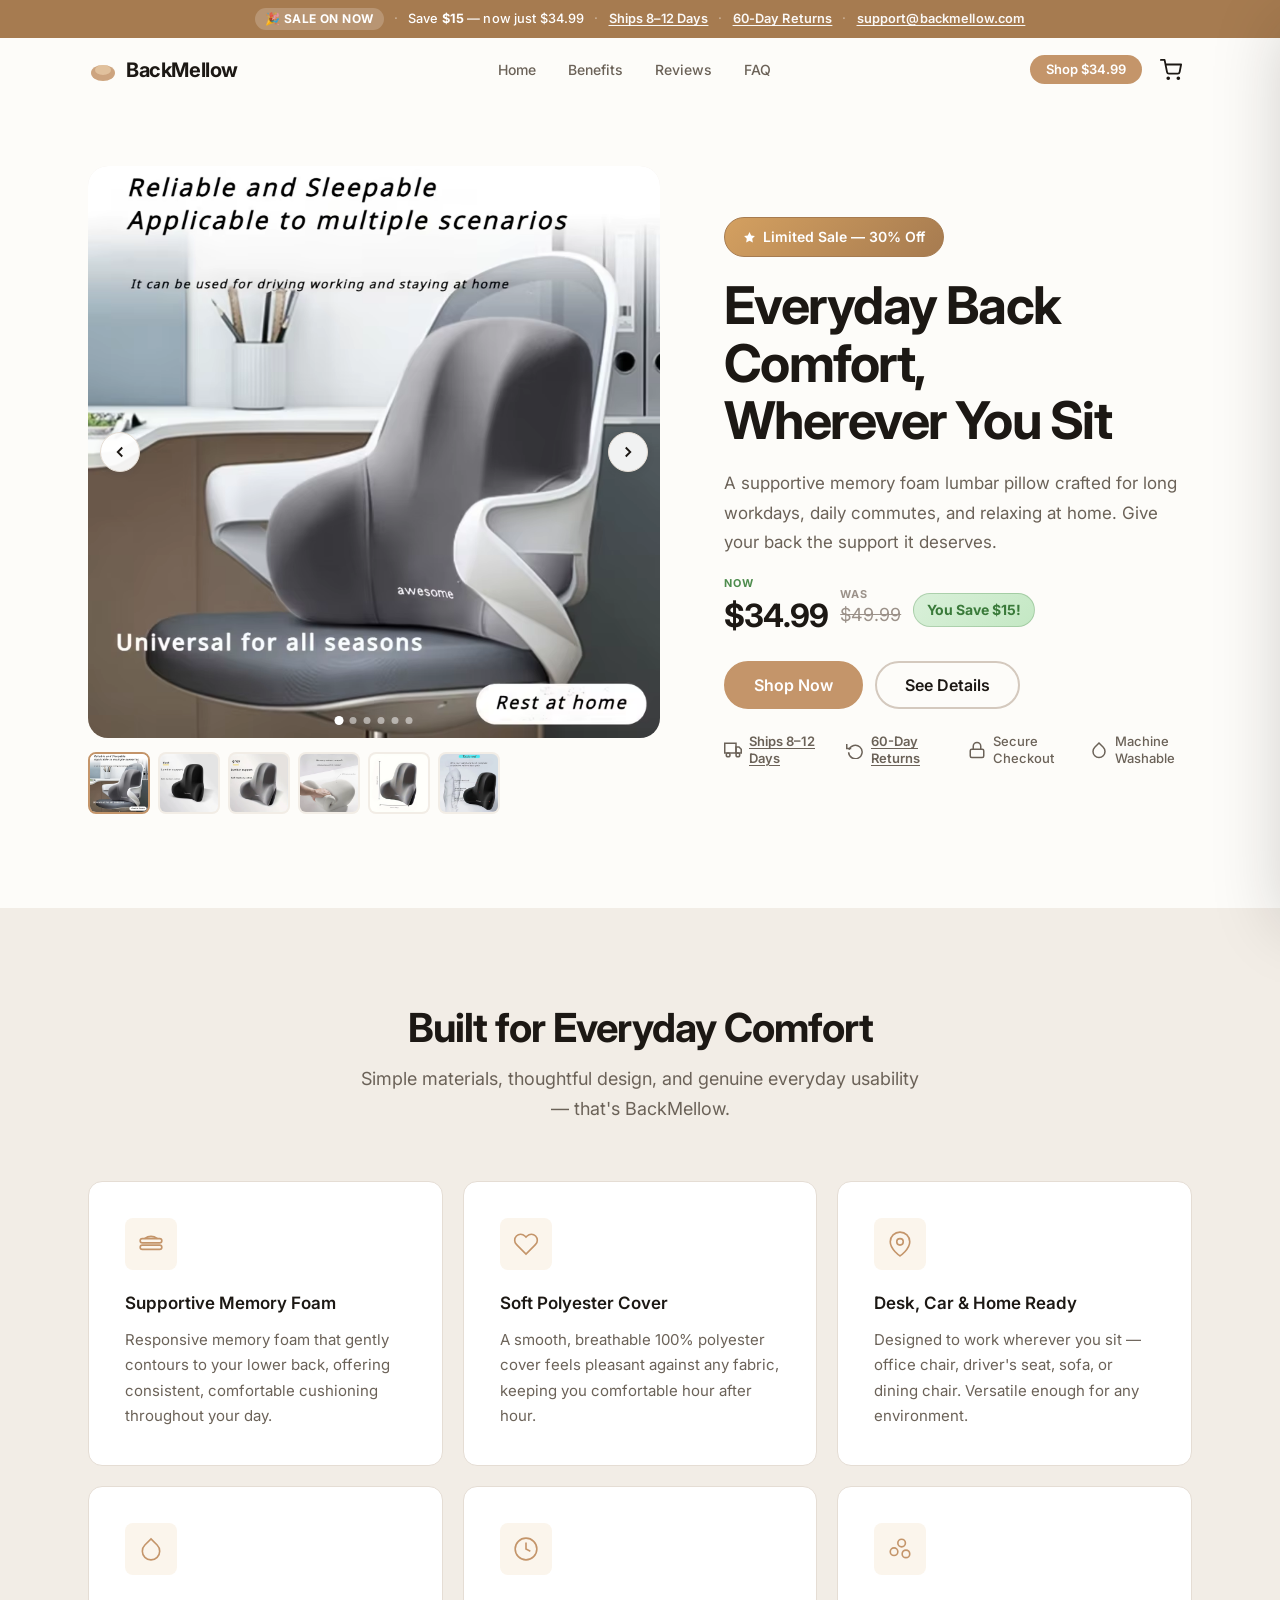
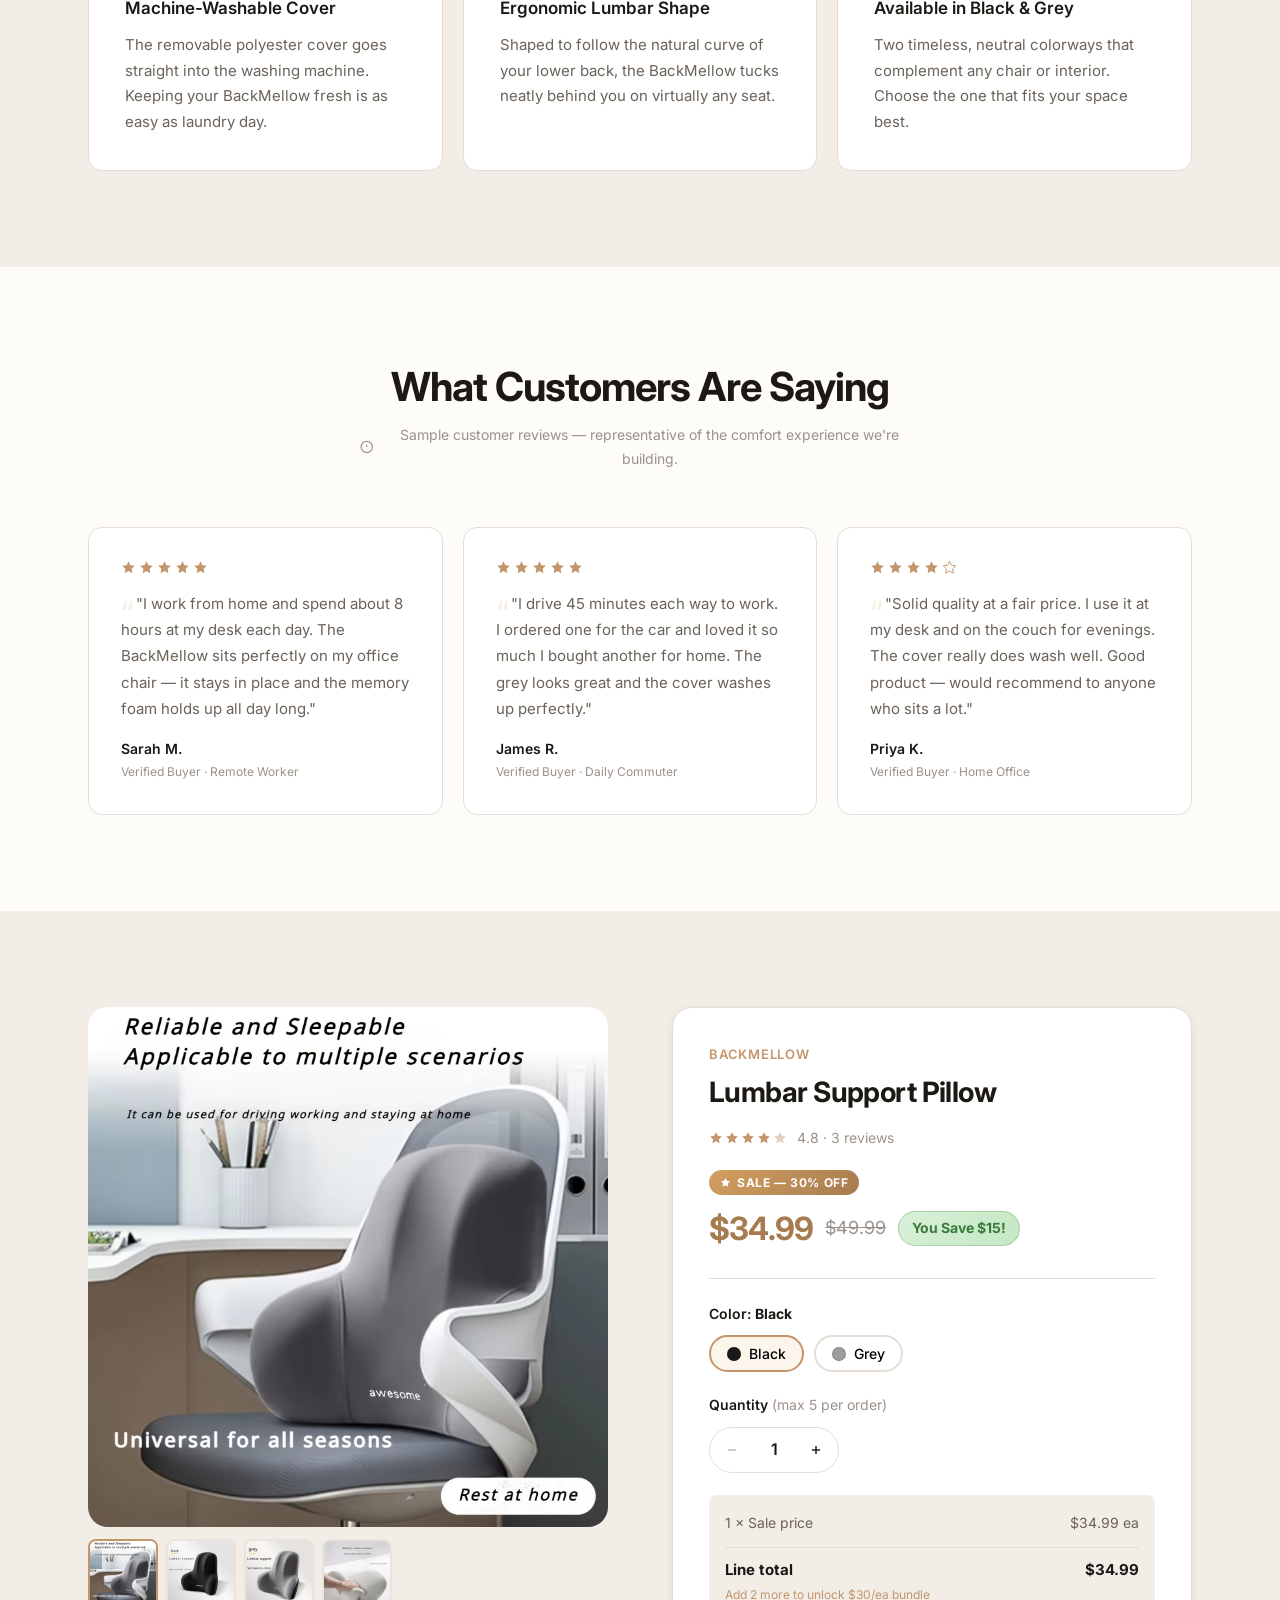
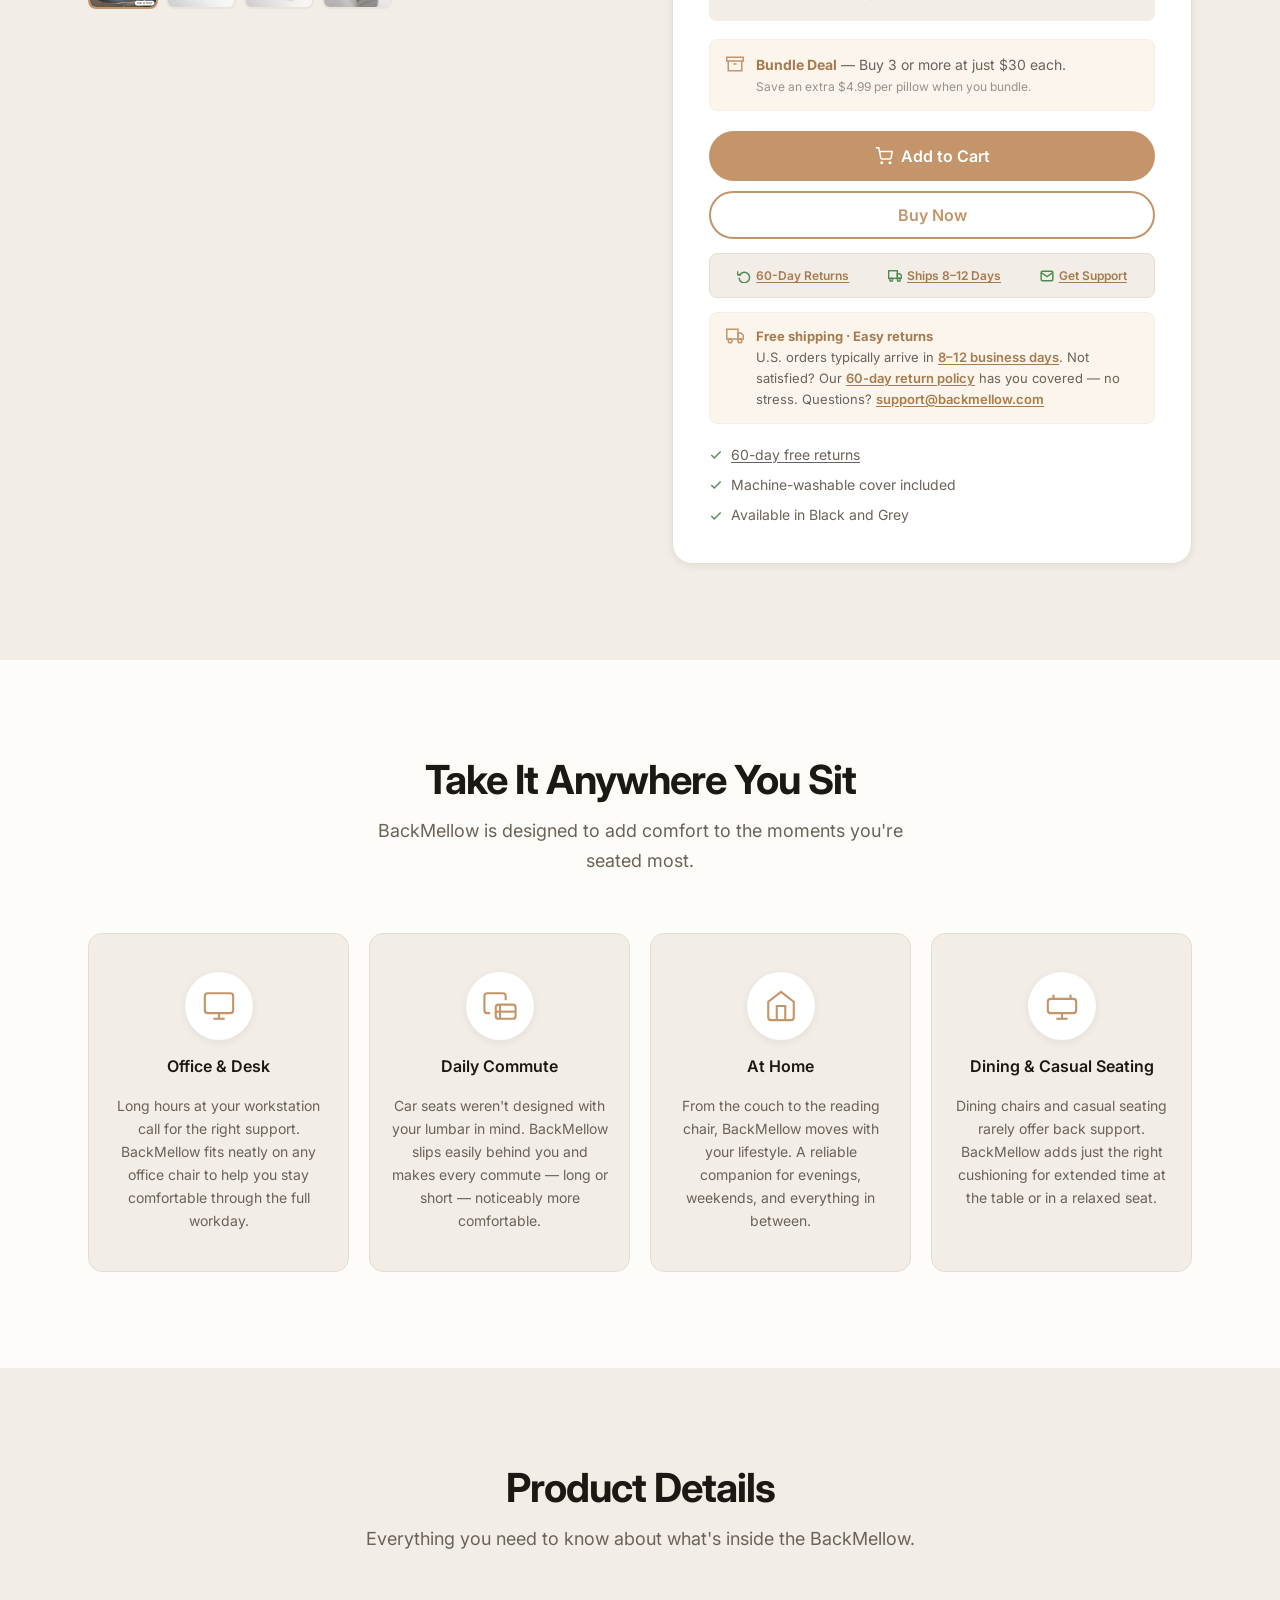
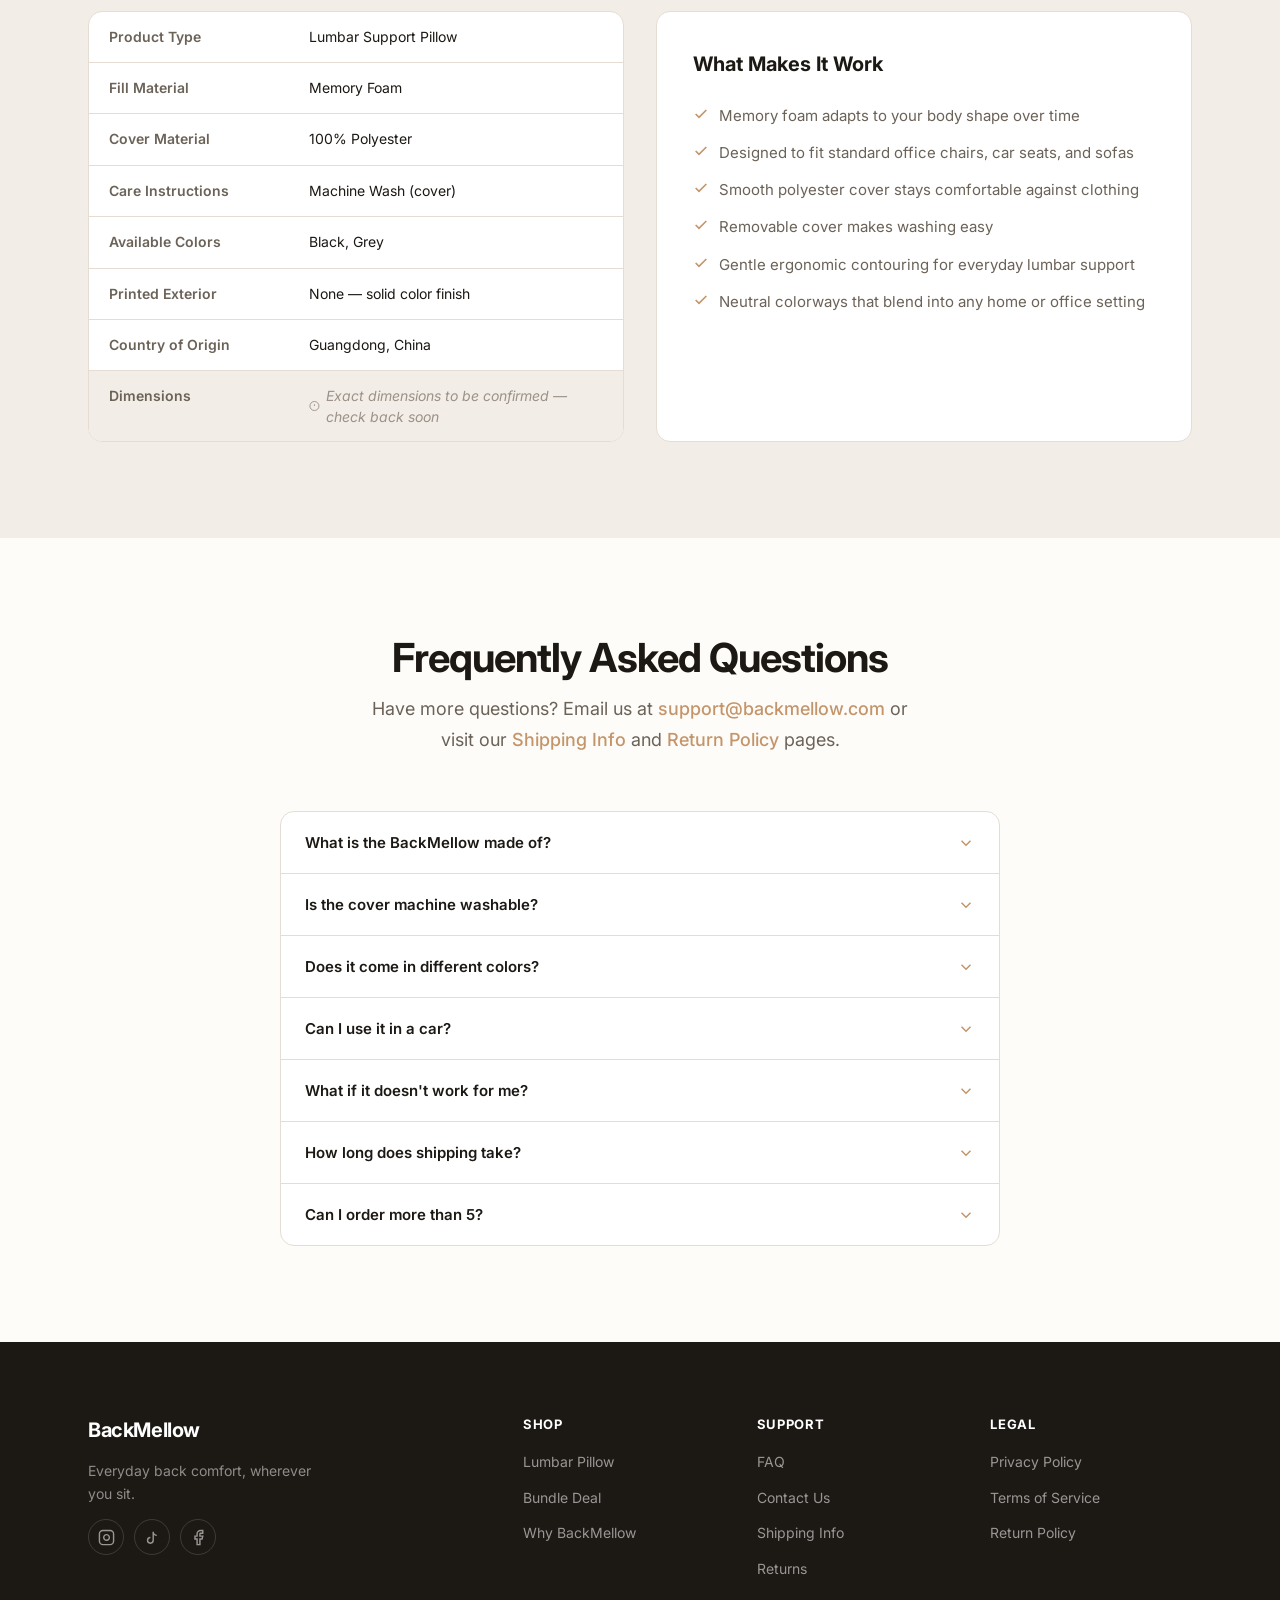
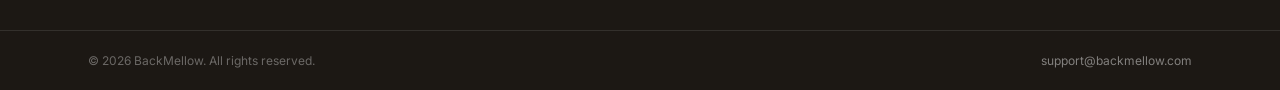
==== index.html @ 9da7271c "Version 2 - added: correct emails and corrwect pages alomng with 2 different color options" ====
<!DOCTYPE html>
<html lang="en">
<head>
  <meta charset="UTF-8" />
  <meta name="viewport" content="width=device-width, initial-scale=1.0" />
  <meta name="description" content="BackMellow — Premium lumbar support pillow for everyday seated comfort. Memory foam fill, machine-washable cover. Designed for desk, car, and home. Starting at $34.99." />
  <meta property="og:title" content="BackMellow — Everyday Back Comfort" />
  <meta property="og:description" content="A premium lumbar support pillow built for your desk, car, and home. Memory foam fill, soft polyester cover." />
  <title>BackMellow — Everyday Back Comfort</title>

  <!-- Google Fonts: Inter -->
  <link rel="preconnect" href="https://fonts.googleapis.com" />
  <link rel="preconnect" href="https://fonts.gstatic.com" crossorigin />
  <link href="https://fonts.googleapis.com/css2?family=Inter:wght@300;400;500;600;700&display=swap" rel="stylesheet" />

  <link rel="stylesheet" href="css/styles.css" />
</head>
<body>

  <!-- =====================================================================
       ANNOUNCEMENT BAR
  ====================================================================== -->
  <div class="announcement-bar" role="region" aria-label="Sale and store info">
    <div class="container announcement-inner">
      <span class="ann-tag">🎉 Sale On Now</span>
      <span class="ann-sep">·</span>
      <span>Save <strong>$15</strong> — now just $34.99</span>
      <span class="ann-sep">·</span>
      <a href="shipping.html">Ships 8–12 Days</a>
      <span class="ann-sep">·</span>
      <a href="returns.html">60-Day Returns</a>
      <span class="ann-sep">·</span>
      <a href="mailto:support@backmellow.com">support@backmellow.com</a>
    </div>
  </div>

  <!-- =====================================================================
       HEADER
  ====================================================================== -->
  <header class="site-header" id="site-header">
    <div class="container header-inner">

      <a href="#home" class="logo" aria-label="BackMellow — Home">
        <span class="logo-mark" aria-hidden="true">
          <svg width="30" height="30" viewBox="0 0 30 30" fill="none">
            <ellipse cx="15" cy="18" rx="12" ry="8" fill="#C4956A" opacity="0.85"/>
            <ellipse cx="15" cy="15" rx="8" ry="5" fill="#E8CBA8" opacity="0.75"/>
          </svg>
        </span>
        <span class="logo-text">BackMellow</span>
      </a>

      <nav class="main-nav" aria-label="Main navigation">
        <ul class="nav-list" role="list">
          <li><a href="#home"     class="nav-link">Home</a></li>
          <li><a href="#benefits" class="nav-link">Benefits</a></li>
          <li><a href="#reviews"  class="nav-link">Reviews</a></li>
          <li><a href="#faq"      class="nav-link">FAQ</a></li>
        </ul>
      </nav>

      <div class="header-actions">
        <a href="#shop" class="header-shop-link btn btn-accent-sm">Shop $34.99</a>

        <button class="cart-btn" id="cart-btn" aria-label="View cart (0 items)">
          <svg width="22" height="22" viewBox="0 0 24 24" fill="none" stroke="currentColor" stroke-width="2" stroke-linecap="round" stroke-linejoin="round" aria-hidden="true">
            <circle cx="9" cy="21" r="1"/><circle cx="20" cy="21" r="1"/>
            <path d="M1 1h4l2.68 13.39a2 2 0 0 0 2 1.61h9.72a2 2 0 0 0 2-1.61L23 6H6"/>
          </svg>
          <span class="cart-badge" id="cart-count" aria-live="polite" aria-atomic="true" hidden>0</span>
        </button>

        <button class="mobile-menu-btn" id="mobile-menu-btn"
                aria-label="Open navigation menu" aria-expanded="false" aria-controls="mobile-menu">
          <span class="hamburger" aria-hidden="true">
            <span></span><span></span><span></span>
          </span>
        </button>
      </div>

    </div>
  </header>

  <!-- =====================================================================
       MOBILE MENU
  ====================================================================== -->
  <div class="mobile-menu-overlay" id="mobile-menu-overlay" aria-hidden="true"></div>
  <nav class="mobile-menu" id="mobile-menu" aria-hidden="true" aria-label="Mobile navigation">
    <ul class="mobile-nav-list" role="list">
      <li><a href="#home"     class="mobile-nav-link">Home</a></li>
      <li><a href="#benefits" class="mobile-nav-link">Benefits</a></li>
      <li><a href="#reviews"  class="mobile-nav-link">Reviews</a></li>
      <li><a href="#faq"      class="mobile-nav-link">FAQ</a></li>
      <li><a href="#shop"     class="mobile-nav-link mobile-nav-cta">Shop Now — $34.99</a></li>
    </ul>
  </nav>

  <!-- =====================================================================
       CART DRAWER
  ====================================================================== -->
  <div class="cart-overlay" id="cart-overlay" aria-hidden="true"></div>
  <aside class="cart-drawer" id="cart-drawer"
         role="dialog" aria-label="Shopping cart" aria-modal="true" aria-hidden="true">
    <div class="cart-drawer-header">
      <h2 class="cart-drawer-title">
        <svg width="20" height="20" viewBox="0 0 24 24" fill="none" stroke="currentColor" stroke-width="2" aria-hidden="true">
          <circle cx="9" cy="21" r="1"/><circle cx="20" cy="21" r="1"/>
          <path d="M1 1h4l2.68 13.39a2 2 0 0 0 2 1.61h9.72a2 2 0 0 0 2-1.61L23 6H6"/>
        </svg>
        Your Cart
      </h2>
      <button class="cart-drawer-close" id="cart-close-btn" aria-label="Close cart">
        <svg width="20" height="20" viewBox="0 0 24 24" fill="none" stroke="currentColor" stroke-width="2" aria-hidden="true">
          <line x1="18" y1="6" x2="6" y2="18"/><line x1="6" y1="6" x2="18" y2="18"/>
        </svg>
      </button>
    </div>
    <div class="cart-drawer-body" id="cart-body"></div>
    <div class="cart-drawer-footer" id="cart-footer"></div>
  </aside>

  <!-- =====================================================================
       CHECKOUT COMING SOON MODAL
  ====================================================================== -->
  <div class="modal-backdrop" id="checkout-modal-backdrop" aria-hidden="true"></div>
  <div class="modal" id="checkout-modal"
       role="dialog" aria-modal="true" aria-labelledby="checkout-modal-title" aria-hidden="true">
    <div class="modal-box">
      <button class="modal-close-btn" id="checkout-modal-close" aria-label="Close">
        <svg width="18" height="18" viewBox="0 0 24 24" fill="none" stroke="currentColor" stroke-width="2" aria-hidden="true">
          <line x1="18" y1="6" x2="6" y2="18"/><line x1="6" y1="6" x2="18" y2="18"/>
        </svg>
      </button>
      <div class="modal-icon-wrap">
        <svg width="40" height="40" viewBox="0 0 24 24" fill="none" stroke="#C4956A" stroke-width="1.5" aria-hidden="true">
          <rect x="3" y="11" width="18" height="11" rx="2" ry="2"/>
          <path d="M7 11V7a5 5 0 0 1 10 0v4"/>
        </svg>
      </div>
      <h2 class="modal-title" id="checkout-modal-title">Secure Checkout Coming Soon</h2>
      <p class="modal-body-text">We're putting the finishing touches on our Stripe-powered checkout. Your cart is saved and will be ready to go when we launch — check back soon!</p>
      <button class="btn btn-primary btn-full" id="checkout-modal-ok">Got it, thanks</button>
    </div>
  </div>

  <!-- =====================================================================
       LIGHTBOX
  ====================================================================== -->
  <div class="lightbox" id="lightbox"
       role="dialog" aria-modal="true" aria-label="Product image viewer" aria-hidden="true">
    <button class="lightbox-close" id="lightbox-close" aria-label="Close image viewer">
      <svg width="22" height="22" viewBox="0 0 24 24" fill="none" stroke="currentColor" stroke-width="2" aria-hidden="true">
        <line x1="18" y1="6" x2="6" y2="18"/><line x1="6" y1="6" x2="18" y2="18"/>
      </svg>
    </button>
    <button class="lightbox-nav lightbox-prev" id="lightbox-prev" aria-label="Previous image">
      <svg width="22" height="22" viewBox="0 0 24 24" fill="none" stroke="currentColor" stroke-width="2.5" aria-hidden="true">
        <polyline points="15 18 9 12 15 6"/>
      </svg>
    </button>
    <button class="lightbox-nav lightbox-next" id="lightbox-next" aria-label="Next image">
      <svg width="22" height="22" viewBox="0 0 24 24" fill="none" stroke="currentColor" stroke-width="2.5" aria-hidden="true">
        <polyline points="9 18 15 12 9 6"/>
      </svg>
    </button>
    <div class="lightbox-img-wrap">
      <img id="lightbox-img" src="" alt="" />
    </div>
  </div>

  <!-- =====================================================================
       MAIN CONTENT
  ====================================================================== -->
  <main>

    <!-- ===== HERO ===== -->
    <section id="home" class="hero-section">
      <div class="container hero-inner">

        <!-- Gallery / Slideshow -->
        <div class="hero-gallery">
          <div class="slideshow" id="slideshow"
               role="region" aria-label="Product images" aria-roledescription="carousel">
            <div class="slideshow-stage" id="slideshow-stage">

              <div class="slide active" data-index="0"
                   role="group" aria-roledescription="slide" aria-label="Image 1 of 6">
                <img src="Image_1.avif" alt="BackMellow lumbar pillow — front view" loading="eager" />
                <button class="slide-expand-btn" data-slide-index="0" aria-label="Enlarge image 1">
                  <svg width="14" height="14" viewBox="0 0 24 24" fill="none" stroke="currentColor" stroke-width="2" aria-hidden="true">
                    <polyline points="15 3 21 3 21 9"/><polyline points="9 21 3 21 3 15"/>
                    <line x1="21" y1="3" x2="14" y2="10"/><line x1="3" y1="21" x2="10" y2="14"/>
                  </svg>
                </button>
              </div>

              <div class="slide" data-index="1"
                   role="group" aria-roledescription="slide" aria-label="Image 2 of 6">
                <img src="Image_2.avif" alt="BackMellow lumbar pillow — side profile" loading="lazy" />
                <button class="slide-expand-btn" data-slide-index="1" aria-label="Enlarge image 2">
                  <svg width="14" height="14" viewBox="0 0 24 24" fill="none" stroke="currentColor" stroke-width="2" aria-hidden="true">
                    <polyline points="15 3 21 3 21 9"/><polyline points="9 21 3 21 3 15"/>
                    <line x1="21" y1="3" x2="14" y2="10"/><line x1="3" y1="21" x2="10" y2="14"/>
                  </svg>
                </button>
              </div>

              <div class="slide" data-index="2"
                   role="group" aria-roledescription="slide" aria-label="Image 3 of 6">
                <img src="Image_3.avif" alt="BackMellow lumbar pillow — cover texture detail" loading="lazy" />
                <button class="slide-expand-btn" data-slide-index="2" aria-label="Enlarge image 3">
                  <svg width="14" height="14" viewBox="0 0 24 24" fill="none" stroke="currentColor" stroke-width="2" aria-hidden="true">
                    <polyline points="15 3 21 3 21 9"/><polyline points="9 21 3 21 3 15"/>
                    <line x1="21" y1="3" x2="14" y2="10"/><line x1="3" y1="21" x2="10" y2="14"/>
                  </svg>
                </button>
              </div>

              <div class="slide" data-index="3"
                   role="group" aria-roledescription="slide" aria-label="Image 4 of 6">
                <img src="Image_4.avif" alt="BackMellow lumbar pillow — shown on an office chair" loading="lazy" />
                <button class="slide-expand-btn" data-slide-index="3" aria-label="Enlarge image 4">
                  <svg width="14" height="14" viewBox="0 0 24 24" fill="none" stroke="currentColor" stroke-width="2" aria-hidden="true">
                    <polyline points="15 3 21 3 21 9"/><polyline points="9 21 3 21 3 15"/>
                    <line x1="21" y1="3" x2="14" y2="10"/><line x1="3" y1="21" x2="10" y2="14"/>
                  </svg>
                </button>
              </div>

              <div class="slide" data-index="4"
                   role="group" aria-roledescription="slide" aria-label="Image 5 of 6">
                <img src="Image_5.avif" alt="BackMellow lumbar pillow — grey colorway" loading="lazy" />
                <button class="slide-expand-btn" data-slide-index="4" aria-label="Enlarge image 5">
                  <svg width="14" height="14" viewBox="0 0 24 24" fill="none" stroke="currentColor" stroke-width="2" aria-hidden="true">
                    <polyline points="15 3 21 3 21 9"/><polyline points="9 21 3 21 3 15"/>
                    <line x1="21" y1="3" x2="14" y2="10"/><line x1="3" y1="21" x2="10" y2="14"/>
                  </svg>
                </button>
              </div>

              <div class="slide" data-index="5"
                   role="group" aria-roledescription="slide" aria-label="Image 6 of 6">
                <img src="Image_6.avif" alt="BackMellow lumbar pillow — lifestyle use" loading="lazy" />
                <button class="slide-expand-btn" data-slide-index="5" aria-label="Enlarge image 6">
                  <svg width="14" height="14" viewBox="0 0 24 24" fill="none" stroke="currentColor" stroke-width="2" aria-hidden="true">
                    <polyline points="15 3 21 3 21 9"/><polyline points="9 21 3 21 3 15"/>
                    <line x1="21" y1="3" x2="14" y2="10"/><line x1="3" y1="21" x2="10" y2="14"/>
                  </svg>
                </button>
              </div>

            </div><!-- /.slideshow-stage -->

            <!-- Arrows -->
            <button class="slide-arrow slide-prev" id="slide-prev" aria-label="Previous image">
              <svg width="18" height="18" viewBox="0 0 24 24" fill="none" stroke="currentColor" stroke-width="2.5" aria-hidden="true">
                <polyline points="15 18 9 12 15 6"/>
              </svg>
            </button>
            <button class="slide-arrow slide-next" id="slide-next" aria-label="Next image">
              <svg width="18" height="18" viewBox="0 0 24 24" fill="none" stroke="currentColor" stroke-width="2.5" aria-hidden="true">
                <polyline points="9 18 15 12 9 6"/>
              </svg>
            </button>

            <!-- Dot indicators -->
            <div class="slide-dots" id="slide-dots" role="tablist" aria-label="Image navigation"></div>
          </div><!-- /.slideshow -->

          <!-- Thumbnails -->
          <div class="hero-thumbnails" id="hero-thumbnails" aria-label="Product image thumbnails">
            <button class="thumb active" data-thumb-index="0" aria-label="View image 1" aria-pressed="true">
              <img src="Image_1.avif" alt="" aria-hidden="true" loading="lazy" />
            </button>
            <button class="thumb" data-thumb-index="1" aria-label="View image 2" aria-pressed="false">
              <img src="Image_2.avif" alt="" aria-hidden="true" loading="lazy" />
            </button>
            <button class="thumb" data-thumb-index="2" aria-label="View image 3" aria-pressed="false">
              <img src="Image_3.avif" alt="" aria-hidden="true" loading="lazy" />
            </button>
            <button class="thumb" data-thumb-index="3" aria-label="View image 4" aria-pressed="false">
              <img src="Image_4.avif" alt="" aria-hidden="true" loading="lazy" />
            </button>
            <button class="thumb" data-thumb-index="4" aria-label="View image 5" aria-pressed="false">
              <img src="Image_5.avif" alt="" aria-hidden="true" loading="lazy" />
            </button>
            <button class="thumb" data-thumb-index="5" aria-label="View image 6" aria-pressed="false">
              <img src="Image_6.avif" alt="" aria-hidden="true" loading="lazy" />
            </button>
          </div>
        </div><!-- /.hero-gallery -->

        <!-- Hero Copy -->
        <div class="hero-copy">
          <div class="hero-badge hero-badge-sale" aria-label="Limited time sale — save 30%">
            <svg width="13" height="13" viewBox="0 0 24 24" fill="currentColor" aria-hidden="true">
              <polygon points="12 2 15.09 8.26 22 9.27 17 14.14 18.18 21.02 12 17.77 5.82 21.02 7 14.14 2 9.27 8.91 8.26 12 2"/>
            </svg>
            Limited Sale — 30% Off
          </div>

          <h1 class="hero-title">Everyday Back Comfort,<br>Wherever You Sit</h1>

          <p class="hero-sub">A supportive memory foam lumbar pillow crafted for long workdays, daily commutes, and relaxing at home. Give your back the support it deserves.</p>

          <div class="hero-pricing">
            <div class="hero-price-stack">
              <span class="hero-price-label now">Now</span>
              <span class="price-now">$34.99</span>
            </div>
            <div class="hero-price-stack">
              <span class="hero-price-label was">Was</span>
              <span class="price-was">$49.99</span>
            </div>
            <span class="price-save-badge">You Save $15!</span>
          </div>

          <div class="hero-ctas">
            <a href="#shop" class="btn btn-primary">Shop Now</a>
            <a href="#details" class="btn btn-ghost">See Details</a>
          </div>

          <!-- Trust strip -->
          <div class="trust-strip" aria-label="Shopping guarantees">
            <div class="trust-item">
              <svg width="18" height="18" viewBox="0 0 24 24" fill="none" stroke="currentColor" stroke-width="2" aria-hidden="true">
                <rect x="1" y="3" width="15" height="13"/>
                <polygon points="16 8 20 8 23 11 23 16 16 16 16 8"/>
                <circle cx="5.5" cy="18.5" r="2.5"/><circle cx="18.5" cy="18.5" r="2.5"/>
              </svg>
              <span><a href="shipping.html">Ships 8–12 Days</a></span>
            </div>
            <div class="trust-item">
              <svg width="18" height="18" viewBox="0 0 24 24" fill="none" stroke="currentColor" stroke-width="2" aria-hidden="true">
                <polyline points="1 4 1 10 7 10"/>
                <path d="M3.51 15a9 9 0 1 0 .49-3.28"/>
              </svg>
              <span><a href="returns.html">60-Day Returns</a></span>
            </div>
            <div class="trust-item">
              <svg width="18" height="18" viewBox="0 0 24 24" fill="none" stroke="currentColor" stroke-width="2" aria-hidden="true">
                <rect x="3" y="11" width="18" height="11" rx="2" ry="2"/>
                <path d="M7 11V7a5 5 0 0 1 10 0v4"/>
              </svg>
              <span>Secure Checkout</span>
            </div>
            <div class="trust-item">
              <svg width="18" height="18" viewBox="0 0 24 24" fill="none" stroke="currentColor" stroke-width="2" aria-hidden="true">
                <path d="M12 2.69l5.66 5.66a8 8 0 1 1-11.31 0z"/>
              </svg>
              <span>Machine Washable</span>
            </div>
          </div>
        </div><!-- /.hero-copy -->

      </div><!-- /.hero-inner -->
    </section><!-- /#home -->


    <!-- ===== BENEFITS ===== -->
    <section id="benefits" class="benefits-section">
      <div class="container">
        <div class="section-header">
          <h2 class="section-title">Built for Everyday Comfort</h2>
          <p class="section-sub">Simple materials, thoughtful design, and genuine everyday usability — that's BackMellow.</p>
        </div>

        <div class="benefits-grid">

          <div class="benefit-card reveal">
            <div class="benefit-icon-wrap" aria-hidden="true">
              <svg width="26" height="26" viewBox="0 0 24 24" fill="none" stroke="currentColor" stroke-width="1.5">
                <rect x="2" y="7" width="20" height="4" rx="2"/>
                <rect x="2" y="13" width="20" height="4" rx="2"/>
                <path d="M6 7 Q12 3 18 7"/>
              </svg>
            </div>
            <h3>Supportive Memory Foam</h3>
            <p>Responsive memory foam that gently contours to your lower back, offering consistent, comfortable cushioning throughout your day.</p>
          </div>

          <div class="benefit-card reveal">
            <div class="benefit-icon-wrap" aria-hidden="true">
              <svg width="26" height="26" viewBox="0 0 24 24" fill="none" stroke="currentColor" stroke-width="1.5">
                <path d="M20.84 4.61a5.5 5.5 0 0 0-7.78 0L12 5.67l-1.06-1.06a5.5 5.5 0 0 0-7.78 7.78l1.06 1.06L12 21.23l7.78-7.78 1.06-1.06a5.5 5.5 0 0 0 0-7.78z"/>
              </svg>
            </div>
            <h3>Soft Polyester Cover</h3>
            <p>A smooth, breathable 100% polyester cover feels pleasant against any fabric, keeping you comfortable hour after hour.</p>
          </div>

          <div class="benefit-card reveal">
            <div class="benefit-icon-wrap" aria-hidden="true">
              <svg width="26" height="26" viewBox="0 0 24 24" fill="none" stroke="currentColor" stroke-width="1.5">
                <path d="M21 10c0 7-9 13-9 13s-9-6-9-13a9 9 0 0 1 18 0z"/>
                <circle cx="12" cy="10" r="3"/>
              </svg>
            </div>
            <h3>Desk, Car &amp; Home Ready</h3>
            <p>Designed to work wherever you sit — office chair, driver's seat, sofa, or dining chair. Versatile enough for any environment.</p>
          </div>

          <div class="benefit-card reveal">
            <div class="benefit-icon-wrap" aria-hidden="true">
              <svg width="26" height="26" viewBox="0 0 24 24" fill="none" stroke="currentColor" stroke-width="1.5">
                <path d="M12 2.69l5.66 5.66a8 8 0 1 1-11.31 0z"/>
              </svg>
            </div>
            <h3>Machine-Washable Cover</h3>
            <p>The removable polyester cover goes straight into the washing machine. Keeping your BackMellow fresh is as easy as laundry day.</p>
          </div>

          <div class="benefit-card reveal">
            <div class="benefit-icon-wrap" aria-hidden="true">
              <svg width="26" height="26" viewBox="0 0 24 24" fill="none" stroke="currentColor" stroke-width="1.5">
                <path d="M12 2C6.48 2 2 6.48 2 12s4.48 10 10 10 10-4.48 10-10S17.52 2 12 2z"/>
                <path d="M12 6v6l4 2"/>
              </svg>
            </div>
            <h3>Ergonomic Lumbar Shape</h3>
            <p>Shaped to follow the natural curve of your lower back, the BackMellow tucks neatly behind you on virtually any seat.</p>
          </div>

          <div class="benefit-card reveal">
            <div class="benefit-icon-wrap" aria-hidden="true">
              <svg width="26" height="26" viewBox="0 0 24 24" fill="none" stroke="currentColor" stroke-width="1.5">
                <circle cx="13.5" cy="6.5" r="3.5"/>
                <circle cx="6.5" cy="14.5" r="3.5"/>
                <circle cx="17.5" cy="16.5" r="3.5"/>
              </svg>
            </div>
            <h3>Available in Black &amp; Grey</h3>
            <p>Two timeless, neutral colorways that complement any chair or interior. Choose the one that fits your space best.</p>
          </div>

        </div><!-- /.benefits-grid -->
      </div>
    </section><!-- /#benefits -->


    <!-- ===== REVIEWS ===== -->
    <section id="reviews" class="reviews-section">
      <div class="container">
        <div class="section-header">
          <h2 class="section-title">What Customers Are Saying</h2>
          <p class="section-sub reviews-disclaimer">
            <svg width="14" height="14" viewBox="0 0 24 24" fill="none" stroke="currentColor" stroke-width="2" aria-hidden="true">
              <circle cx="12" cy="12" r="10"/><line x1="12" y1="8" x2="12" y2="12"/><line x1="12" y1="16" x2="12.01" y2="16"/>
            </svg>
            Sample customer reviews — representative of the comfort experience we're building.
          </p>
        </div>

        <div class="reviews-grid">

          <article class="review-card reveal">
            <div class="review-stars" aria-label="5 out of 5 stars">
              <svg width="15" height="15" viewBox="0 0 24 24" fill="#C4956A" aria-hidden="true"><polygon points="12 2 15.09 8.26 22 9.27 17 14.14 18.18 21.02 12 17.77 5.82 21.02 7 14.14 2 9.27 8.91 8.26 12 2"/></svg>
              <svg width="15" height="15" viewBox="0 0 24 24" fill="#C4956A" aria-hidden="true"><polygon points="12 2 15.09 8.26 22 9.27 17 14.14 18.18 21.02 12 17.77 5.82 21.02 7 14.14 2 9.27 8.91 8.26 12 2"/></svg>
              <svg width="15" height="15" viewBox="0 0 24 24" fill="#C4956A" aria-hidden="true"><polygon points="12 2 15.09 8.26 22 9.27 17 14.14 18.18 21.02 12 17.77 5.82 21.02 7 14.14 2 9.27 8.91 8.26 12 2"/></svg>
              <svg width="15" height="15" viewBox="0 0 24 24" fill="#C4956A" aria-hidden="true"><polygon points="12 2 15.09 8.26 22 9.27 17 14.14 18.18 21.02 12 17.77 5.82 21.02 7 14.14 2 9.27 8.91 8.26 12 2"/></svg>
              <svg width="15" height="15" viewBox="0 0 24 24" fill="#C4956A" aria-hidden="true"><polygon points="12 2 15.09 8.26 22 9.27 17 14.14 18.18 21.02 12 17.77 5.82 21.02 7 14.14 2 9.27 8.91 8.26 12 2"/></svg>
            </div>
            <blockquote class="review-text">"I work from home and spend about 8 hours at my desk each day. The BackMellow sits perfectly on my office chair — it stays in place and the memory foam holds up all day long."</blockquote>
            <cite class="review-author">
              <span class="review-name">Sarah M.</span>
              <span class="review-detail">Verified Buyer &middot; Remote Worker</span>
            </cite>
          </article>

          <article class="review-card reveal">
            <div class="review-stars" aria-label="5 out of 5 stars">
              <svg width="15" height="15" viewBox="0 0 24 24" fill="#C4956A" aria-hidden="true"><polygon points="12 2 15.09 8.26 22 9.27 17 14.14 18.18 21.02 12 17.77 5.82 21.02 7 14.14 2 9.27 8.91 8.26 12 2"/></svg>
              <svg width="15" height="15" viewBox="0 0 24 24" fill="#C4956A" aria-hidden="true"><polygon points="12 2 15.09 8.26 22 9.27 17 14.14 18.18 21.02 12 17.77 5.82 21.02 7 14.14 2 9.27 8.91 8.26 12 2"/></svg>
              <svg width="15" height="15" viewBox="0 0 24 24" fill="#C4956A" aria-hidden="true"><polygon points="12 2 15.09 8.26 22 9.27 17 14.14 18.18 21.02 12 17.77 5.82 21.02 7 14.14 2 9.27 8.91 8.26 12 2"/></svg>
              <svg width="15" height="15" viewBox="0 0 24 24" fill="#C4956A" aria-hidden="true"><polygon points="12 2 15.09 8.26 22 9.27 17 14.14 18.18 21.02 12 17.77 5.82 21.02 7 14.14 2 9.27 8.91 8.26 12 2"/></svg>
              <svg width="15" height="15" viewBox="0 0 24 24" fill="#C4956A" aria-hidden="true"><polygon points="12 2 15.09 8.26 22 9.27 17 14.14 18.18 21.02 12 17.77 5.82 21.02 7 14.14 2 9.27 8.91 8.26 12 2"/></svg>
            </div>
            <blockquote class="review-text">"I drive 45 minutes each way to work. I ordered one for the car and loved it so much I bought another for home. The grey looks great and the cover washes up perfectly."</blockquote>
            <cite class="review-author">
              <span class="review-name">James R.</span>
              <span class="review-detail">Verified Buyer &middot; Daily Commuter</span>
            </cite>
          </article>

          <article class="review-card reveal">
            <div class="review-stars" aria-label="4 out of 5 stars">
              <svg width="15" height="15" viewBox="0 0 24 24" fill="#C4956A" aria-hidden="true"><polygon points="12 2 15.09 8.26 22 9.27 17 14.14 18.18 21.02 12 17.77 5.82 21.02 7 14.14 2 9.27 8.91 8.26 12 2"/></svg>
              <svg width="15" height="15" viewBox="0 0 24 24" fill="#C4956A" aria-hidden="true"><polygon points="12 2 15.09 8.26 22 9.27 17 14.14 18.18 21.02 12 17.77 5.82 21.02 7 14.14 2 9.27 8.91 8.26 12 2"/></svg>
              <svg width="15" height="15" viewBox="0 0 24 24" fill="#C4956A" aria-hidden="true"><polygon points="12 2 15.09 8.26 22 9.27 17 14.14 18.18 21.02 12 17.77 5.82 21.02 7 14.14 2 9.27 8.91 8.26 12 2"/></svg>
              <svg width="15" height="15" viewBox="0 0 24 24" fill="#C4956A" aria-hidden="true"><polygon points="12 2 15.09 8.26 22 9.27 17 14.14 18.18 21.02 12 17.77 5.82 21.02 7 14.14 2 9.27 8.91 8.26 12 2"/></svg>
              <svg width="15" height="15" viewBox="0 0 24 24" fill="none" stroke="#C4956A" stroke-width="1.5" aria-hidden="true"><polygon points="12 2 15.09 8.26 22 9.27 17 14.14 18.18 21.02 12 17.77 5.82 21.02 7 14.14 2 9.27 8.91 8.26 12 2"/></svg>
            </div>
            <blockquote class="review-text">"Solid quality at a fair price. I use it at my desk and on the couch for evenings. The cover really does wash well. Good product — would recommend to anyone who sits a lot."</blockquote>
            <cite class="review-author">
              <span class="review-name">Priya K.</span>
              <span class="review-detail">Verified Buyer &middot; Home Office</span>
            </cite>
          </article>

        </div><!-- /.reviews-grid -->
      </div>
    </section><!-- /#reviews -->


    <!-- ===== SHOP / PURCHASE ===== -->
    <section id="shop" class="shop-section">
      <div class="container shop-layout">

        <!-- Shop Gallery -->
        <div class="shop-gallery">
          <div class="shop-main-img-wrap">
            <img src="Image_1.avif" alt="BackMellow Lumbar Pillow" id="shop-main-img" />
          </div>
          <div class="shop-thumbnails" id="shop-thumbnails" aria-label="Product image selection">
            <button class="shop-thumb active" data-src="Image_1.avif" data-alt="BackMellow pillow — view 1"
                    aria-label="View image 1" aria-pressed="true">
              <img src="Image_1.avif" alt="" loading="lazy" />
            </button>
            <button class="shop-thumb" data-src="Image_2.avif" data-alt="BackMellow pillow — view 2"
                    aria-label="View image 2" aria-pressed="false">
              <img src="Image_2.avif" alt="" loading="lazy" />
            </button>
            <button class="shop-thumb" data-src="Image_3.avif" data-alt="BackMellow pillow — view 3"
                    aria-label="View image 3" aria-pressed="false">
              <img src="Image_3.avif" alt="" loading="lazy" />
            </button>
            <button class="shop-thumb" data-src="Image_4.avif" data-alt="BackMellow pillow — view 4"
                    aria-label="View image 4" aria-pressed="false">
              <img src="Image_4.avif" alt="" loading="lazy" />
            </button>
          </div>
        </div>

        <!-- Purchase Box -->
        <div class="purchase-box">
          <div class="purchase-box-inner">

            <p class="shop-brand-label">BackMellow</p>
            <h2 class="shop-product-name">Lumbar Support Pillow</h2>

            <div class="shop-rating" aria-label="4.8 out of 5 average rating">
              <div class="star-row" aria-hidden="true">
                <svg width="14" height="14" viewBox="0 0 24 24" fill="#C4956A"><polygon points="12 2 15.09 8.26 22 9.27 17 14.14 18.18 21.02 12 17.77 5.82 21.02 7 14.14 2 9.27 8.91 8.26 12 2"/></svg>
                <svg width="14" height="14" viewBox="0 0 24 24" fill="#C4956A"><polygon points="12 2 15.09 8.26 22 9.27 17 14.14 18.18 21.02 12 17.77 5.82 21.02 7 14.14 2 9.27 8.91 8.26 12 2"/></svg>
                <svg width="14" height="14" viewBox="0 0 24 24" fill="#C4956A"><polygon points="12 2 15.09 8.26 22 9.27 17 14.14 18.18 21.02 12 17.77 5.82 21.02 7 14.14 2 9.27 8.91 8.26 12 2"/></svg>
                <svg width="14" height="14" viewBox="0 0 24 24" fill="#C4956A"><polygon points="12 2 15.09 8.26 22 9.27 17 14.14 18.18 21.02 12 17.77 5.82 21.02 7 14.14 2 9.27 8.91 8.26 12 2"/></svg>
                <svg width="14" height="14" viewBox="0 0 24 24" fill="#C4956A" opacity="0.45"><polygon points="12 2 15.09 8.26 22 9.27 17 14.14 18.18 21.02 12 17.77 5.82 21.02 7 14.14 2 9.27 8.91 8.26 12 2"/></svg>
              </div>
              <span class="shop-rating-text">4.8 &middot; 3 reviews</span>
            </div>

            <div>
              <span class="shop-sale-flag">
                <svg width="11" height="11" viewBox="0 0 24 24" fill="currentColor" aria-hidden="true"><polygon points="12 2 15.09 8.26 22 9.27 17 14.14 18.18 21.02 12 17.77 5.82 21.02 7 14.14 2 9.27 8.91 8.26 12 2"/></svg>
                Sale — 30% Off
              </span>
            </div>
            <div class="shop-price-row">
              <span class="shop-price-current">$34.99</span>
              <span class="shop-price-original">$49.99</span>
              <span class="shop-save-badge">You Save $15!</span>
            </div>

            <div class="divider"></div>

            <!-- Color -->
            <div class="option-group">
              <label class="option-label">
                Color: <strong id="selected-color-label">Black</strong>
              </label>
              <div class="color-options" id="color-options" role="radiogroup" aria-label="Select pillow color">
                <button class="color-swatch active" data-color="Black" role="radio" aria-checked="true" aria-label="Black">
                  <span class="swatch-dot swatch-black"></span>
                  Black
                </button>
                <button class="color-swatch" data-color="Grey" role="radio" aria-checked="false" aria-label="Grey">
                  <span class="swatch-dot swatch-grey"></span>
                  Grey
                </button>
              </div>
            </div>

            <!-- Quantity -->
            <div class="option-group">
              <label class="option-label">
                Quantity <span class="max-qty-note">(max 5 per order)</span>
              </label>
              <div class="qty-control" role="group" aria-label="Quantity selector">
                <button class="qty-btn" id="qty-decrease" aria-label="Decrease quantity">
                  <svg width="14" height="14" viewBox="0 0 24 24" fill="none" stroke="currentColor" stroke-width="2.5" aria-hidden="true">
                    <line x1="5" y1="12" x2="19" y2="12"/>
                  </svg>
                </button>
                <span class="qty-display" id="qty-display" aria-live="polite" aria-atomic="true">1</span>
                <button class="qty-btn" id="qty-increase" aria-label="Increase quantity">
                  <svg width="14" height="14" viewBox="0 0 24 24" fill="none" stroke="currentColor" stroke-width="2.5" aria-hidden="true">
                    <line x1="12" y1="5" x2="12" y2="19"/><line x1="5" y1="12" x2="19" y2="12"/>
                  </svg>
                </button>
              </div>
            </div>

            <!-- Dynamic pricing -->
            <div class="pricing-display" id="pricing-display" aria-live="polite"></div>

            <!-- Bundle callout -->
            <div class="bundle-callout" id="bundle-callout">
              <div class="bundle-callout-icon" aria-hidden="true">
                <svg width="18" height="18" viewBox="0 0 24 24" fill="none" stroke="currentColor" stroke-width="2">
                  <polyline points="21 8 21 21 3 21 3 8"/>
                  <rect x="1" y="3" width="22" height="5"/>
                  <line x1="10" y1="12" x2="14" y2="12"/>
                </svg>
              </div>
              <div>
                <strong>Bundle Deal</strong> — Buy 3 or more at just $30 each.
                <br><span class="bundle-sub">Save an extra $4.99 per pillow when you bundle.</span>
              </div>
            </div>

            <!-- CTAs -->
            <button class="btn btn-primary btn-full" id="add-to-cart-btn">
              <svg width="18" height="18" viewBox="0 0 24 24" fill="none" stroke="currentColor" stroke-width="2" aria-hidden="true">
                <circle cx="9" cy="21" r="1"/><circle cx="20" cy="21" r="1"/>
                <path d="M1 1h4l2.68 13.39a2 2 0 0 0 2 1.61h9.72a2 2 0 0 0 2-1.61L23 6H6"/>
              </svg>
              Add to Cart
            </button>
            <button class="btn btn-outline-primary btn-full" id="buy-now-btn" style="margin-top: 10px;">Buy Now</button>

            <!-- Trust row under CTAs -->
            <div class="shop-trust-row" aria-label="Purchase guarantees">
              <div class="shop-trust-item">
                <svg width="14" height="14" viewBox="0 0 24 24" fill="none" stroke="currentColor" stroke-width="2.5" aria-hidden="true"><polyline points="1 4 1 10 7 10"/><path d="M3.51 15a9 9 0 1 0 .49-3.28"/></svg>
                <a href="returns.html">60-Day Returns</a>
              </div>
              <div class="shop-trust-item">
                <svg width="14" height="14" viewBox="0 0 24 24" fill="none" stroke="currentColor" stroke-width="2.5" aria-hidden="true"><rect x="1" y="3" width="15" height="13"/><polygon points="16 8 20 8 23 11 23 16 16 16 16 8"/><circle cx="5.5" cy="18.5" r="2.5"/><circle cx="18.5" cy="18.5" r="2.5"/></svg>
                <a href="shipping.html">Ships 8–12 Days</a>
              </div>
              <div class="shop-trust-item">
                <svg width="14" height="14" viewBox="0 0 24 24" fill="none" stroke="currentColor" stroke-width="2.5" aria-hidden="true"><path d="M4 4h16c1.1 0 2 .9 2 2v12c0 1.1-.9 2-2 2H4c-1.1 0-2-.9-2-2V6c0-1.1.9-2 2-2z"/><polyline points="22,6 12,13 2,6"/></svg>
                <a href="mailto:support@backmellow.com">Get Support</a>
              </div>
            </div>

            <!-- Shipping mini-block -->
            <div class="shop-shipping-block">
              <div class="shop-shipping-icon" aria-hidden="true">
                <svg width="18" height="18" viewBox="0 0 24 24" fill="none" stroke="currentColor" stroke-width="2">
                  <rect x="1" y="3" width="15" height="13"/><polygon points="16 8 20 8 23 11 23 16 16 16 16 8"/>
                  <circle cx="5.5" cy="18.5" r="2.5"/><circle cx="18.5" cy="18.5" r="2.5"/>
                </svg>
              </div>
              <div>
                <strong>Free shipping · Easy returns</strong><br>
                U.S. orders typically arrive in <a href="shipping.html">8–12 business days</a>.
                Not satisfied? Our <a href="returns.html">60-day return policy</a> has you covered — no stress.
                Questions? <a href="mailto:support@backmellow.com">support@backmellow.com</a>
              </div>
            </div>

            <!-- Small reassurances -->
            <ul class="shop-reassurances">
              <li>
                <svg width="14" height="14" viewBox="0 0 24 24" fill="none" stroke="#5B8A5B" stroke-width="2.5" aria-hidden="true"><polyline points="20 6 9 17 4 12"/></svg>
                <a href="returns.html" style="color:inherit;text-decoration:underline;text-underline-offset:2px;">60-day free returns</a>
              </li>
              <li>
                <svg width="14" height="14" viewBox="0 0 24 24" fill="none" stroke="#5B8A5B" stroke-width="2.5" aria-hidden="true"><polyline points="20 6 9 17 4 12"/></svg>
                Machine-washable cover included
              </li>
              <li>
                <svg width="14" height="14" viewBox="0 0 24 24" fill="none" stroke="#5B8A5B" stroke-width="2.5" aria-hidden="true"><polyline points="20 6 9 17 4 12"/></svg>
                Available in Black and Grey
              </li>
            </ul>

          </div><!-- /.purchase-box-inner -->
        </div><!-- /.purchase-box -->

      </div><!-- /.shop-layout -->
    </section><!-- /#shop -->


    <!-- ===== USE CASES ===== -->
    <section id="use-cases" class="use-cases-section">
      <div class="container">
        <div class="section-header">
          <h2 class="section-title">Take It Anywhere You Sit</h2>
          <p class="section-sub">BackMellow is designed to add comfort to the moments you're seated most.</p>
        </div>

        <div class="use-cases-grid">

          <div class="use-case-card reveal">
            <div class="use-case-icon" aria-hidden="true">
              <svg width="34" height="34" viewBox="0 0 24 24" fill="none" stroke="currentColor" stroke-width="1.5">
                <rect x="2" y="3" width="20" height="14" rx="2"/>
                <line x1="8" y1="21" x2="16" y2="21"/>
                <line x1="12" y1="17" x2="12" y2="21"/>
              </svg>
            </div>
            <h3>Office &amp; Desk</h3>
            <p>Long hours at your workstation call for the right support. BackMellow fits neatly on any office chair to help you stay comfortable through the full workday.</p>
          </div>

          <div class="use-case-card reveal">
            <div class="use-case-icon" aria-hidden="true">
              <svg width="34" height="34" viewBox="0 0 24 24" fill="none" stroke="currentColor" stroke-width="1.5">
                <path d="M5 17H3a2 2 0 0 1-2-2V5a2 2 0 0 1 2-2h11a2 2 0 0 1 2 2v3"/>
                <rect x="9" y="11" width="14" height="10" rx="2"/>
                <line x1="12" y1="11" x2="12" y2="21"/>
                <line x1="9" y1="16" x2="23" y2="16"/>
              </svg>
            </div>
            <h3>Daily Commute</h3>
            <p>Car seats weren't designed with your lumbar in mind. BackMellow slips easily behind you and makes every commute — long or short — noticeably more comfortable.</p>
          </div>

          <div class="use-case-card reveal">
            <div class="use-case-icon" aria-hidden="true">
              <svg width="34" height="34" viewBox="0 0 24 24" fill="none" stroke="currentColor" stroke-width="1.5">
                <path d="M3 9l9-7 9 7v11a2 2 0 0 1-2 2H5a2 2 0 0 1-2-2z"/>
                <polyline points="9 22 9 12 15 12 15 22"/>
              </svg>
            </div>
            <h3>At Home</h3>
            <p>From the couch to the reading chair, BackMellow moves with your lifestyle. A reliable companion for evenings, weekends, and everything in between.</p>
          </div>

          <div class="use-case-card reveal">
            <div class="use-case-icon" aria-hidden="true">
              <svg width="34" height="34" viewBox="0 0 24 24" fill="none" stroke="currentColor" stroke-width="1.5">
                <path d="M20 7H4a2 2 0 0 0-2 2v6a2 2 0 0 0 2 2h16a2 2 0 0 0 2-2V9a2 2 0 0 0-2-2z"/>
                <line x1="12" y1="17" x2="12" y2="21"/>
                <line x1="8" y1="21" x2="16" y2="21"/>
                <line x1="6" y1="7" x2="6" y2="4"/>
                <line x1="18" y1="7" x2="18" y2="4"/>
              </svg>
            </div>
            <h3>Dining &amp; Casual Seating</h3>
            <p>Dining chairs and casual seating rarely offer back support. BackMellow adds just the right cushioning for extended time at the table or in a relaxed seat.</p>
          </div>

        </div><!-- /.use-cases-grid -->
      </div>
    </section><!-- /#use-cases -->


    <!-- ===== PRODUCT DETAILS ===== -->
    <section id="details" class="details-section">
      <div class="container">
        <div class="section-header">
          <h2 class="section-title">Product Details</h2>
          <p class="section-sub">Everything you need to know about what's inside the BackMellow.</p>
        </div>

        <div class="specs-layout">

          <div class="specs-table" role="table" aria-label="Product specifications">
            <div class="spec-row" role="row">
              <span class="spec-label" role="rowheader">Product Type</span>
              <span class="spec-value" role="cell">Lumbar Support Pillow</span>
            </div>
            <div class="spec-row" role="row">
              <span class="spec-label" role="rowheader">Fill Material</span>
              <span class="spec-value" role="cell">Memory Foam</span>
            </div>
            <div class="spec-row" role="row">
              <span class="spec-label" role="rowheader">Cover Material</span>
              <span class="spec-value" role="cell">100% Polyester</span>
            </div>
            <div class="spec-row" role="row">
              <span class="spec-label" role="rowheader">Care Instructions</span>
              <span class="spec-value" role="cell">Machine Wash (cover)</span>
            </div>
            <div class="spec-row" role="row">
              <span class="spec-label" role="rowheader">Available Colors</span>
              <span class="spec-value" role="cell">Black, Grey</span>
            </div>
            <div class="spec-row" role="row">
              <span class="spec-label" role="rowheader">Printed Exterior</span>
              <span class="spec-value" role="cell">None — solid color finish</span>
            </div>
            <div class="spec-row" role="row">
              <span class="spec-label" role="rowheader">Country of Origin</span>
              <span class="spec-value" role="cell">Guangdong, China</span>
            </div>
            <div class="spec-row spec-row-pending" role="row">
              <span class="spec-label" role="rowheader">Dimensions</span>
              <span class="spec-value spec-pending" role="cell">
                <svg width="14" height="14" viewBox="0 0 24 24" fill="none" stroke="currentColor" stroke-width="2" aria-hidden="true">
                  <circle cx="12" cy="12" r="10"/>
                  <line x1="12" y1="8" x2="12" y2="12"/>
                  <line x1="12" y1="16" x2="12.01" y2="16"/>
                </svg>
                Exact dimensions to be confirmed — check back soon
              </span>
            </div>
          </div><!-- /.specs-table -->

          <div class="specs-features">
            <h3>What Makes It Work</h3>
            <ul class="features-list">
              <li>
                <svg width="16" height="16" viewBox="0 0 24 24" fill="none" stroke="#C4956A" stroke-width="2.5" aria-hidden="true"><polyline points="20 6 9 17 4 12"/></svg>
                Memory foam adapts to your body shape over time
              </li>
              <li>
                <svg width="16" height="16" viewBox="0 0 24 24" fill="none" stroke="#C4956A" stroke-width="2.5" aria-hidden="true"><polyline points="20 6 9 17 4 12"/></svg>
                Designed to fit standard office chairs, car seats, and sofas
              </li>
              <li>
                <svg width="16" height="16" viewBox="0 0 24 24" fill="none" stroke="#C4956A" stroke-width="2.5" aria-hidden="true"><polyline points="20 6 9 17 4 12"/></svg>
                Smooth polyester cover stays comfortable against clothing
              </li>
              <li>
                <svg width="16" height="16" viewBox="0 0 24 24" fill="none" stroke="#C4956A" stroke-width="2.5" aria-hidden="true"><polyline points="20 6 9 17 4 12"/></svg>
                Removable cover makes washing easy
              </li>
              <li>
                <svg width="16" height="16" viewBox="0 0 24 24" fill="none" stroke="#C4956A" stroke-width="2.5" aria-hidden="true"><polyline points="20 6 9 17 4 12"/></svg>
                Gentle ergonomic contouring for everyday lumbar support
              </li>
              <li>
                <svg width="16" height="16" viewBox="0 0 24 24" fill="none" stroke="#C4956A" stroke-width="2.5" aria-hidden="true"><polyline points="20 6 9 17 4 12"/></svg>
                Neutral colorways that blend into any home or office setting
              </li>
            </ul>
          </div>

        </div><!-- /.specs-layout -->
      </div>
    </section><!-- /#details -->


    <!-- ===== FAQ ===== -->
    <section id="faq" class="faq-section">
      <div class="container">
        <div class="section-header">
          <h2 class="section-title">Frequently Asked Questions</h2>
          <p class="section-sub">
            Have more questions? Email us at
            <a href="mailto:support@backmellow.com">support@backmellow.com</a>
            or visit our <a href="shipping.html">Shipping Info</a> and <a href="returns.html">Return Policy</a> pages.
          </p>
        </div>

        <div class="faq-list" id="faq-list">

          <div class="faq-item">
            <button class="faq-question" aria-expanded="false" aria-controls="faq-a1" id="faq-q1">
              <span>What is the BackMellow made of?</span>
              <span class="faq-icon" aria-hidden="true">
                <svg width="18" height="18" viewBox="0 0 24 24" fill="none" stroke="currentColor" stroke-width="2"><polyline points="6 9 12 15 18 9"/></svg>
              </span>
            </button>
            <div class="faq-answer" id="faq-a1" role="region" aria-labelledby="faq-q1">
              <div class="faq-answer-inner">
                <p>BackMellow uses a memory foam fill inside a soft 100% polyester cover. The cover is designed to be removable and machine washable, making it easy to keep fresh with regular use.</p>
              </div>
            </div>
          </div>

          <div class="faq-item">
            <button class="faq-question" aria-expanded="false" aria-controls="faq-a2" id="faq-q2">
              <span>Is the cover machine washable?</span>
              <span class="faq-icon" aria-hidden="true">
                <svg width="18" height="18" viewBox="0 0 24 24" fill="none" stroke="currentColor" stroke-width="2"><polyline points="6 9 12 15 18 9"/></svg>
              </span>
            </button>
            <div class="faq-answer" id="faq-a2" role="region" aria-labelledby="faq-q2">
              <div class="faq-answer-inner">
                <p>Yes. The polyester cover can be removed and machine washed. We recommend a gentle cycle with cold water and air drying to keep the fabric looking and feeling its best.</p>
              </div>
            </div>
          </div>

          <div class="faq-item">
            <button class="faq-question" aria-expanded="false" aria-controls="faq-a3" id="faq-q3">
              <span>Does it come in different colors?</span>
              <span class="faq-icon" aria-hidden="true">
                <svg width="18" height="18" viewBox="0 0 24 24" fill="none" stroke="currentColor" stroke-width="2"><polyline points="6 9 12 15 18 9"/></svg>
              </span>
            </button>
            <div class="faq-answer" id="faq-a3" role="region" aria-labelledby="faq-q3">
              <div class="faq-answer-inner">
                <p>BackMellow is available in two classic colorways: Black and Grey. Both are solid, neutral tones that work well in home, office, or car settings. You can select your preferred color in the shop section above.</p>
              </div>
            </div>
          </div>

          <div class="faq-item">
            <button class="faq-question" aria-expanded="false" aria-controls="faq-a4" id="faq-q4">
              <span>Can I use it in a car?</span>
              <span class="faq-icon" aria-hidden="true">
                <svg width="18" height="18" viewBox="0 0 24 24" fill="none" stroke="currentColor" stroke-width="2"><polyline points="6 9 12 15 18 9"/></svg>
              </span>
            </button>
            <div class="faq-answer" id="faq-a4" role="region" aria-labelledby="faq-q4">
              <div class="faq-answer-inner">
                <p>Absolutely. BackMellow is a great fit for car seats during daily commutes or long road trips. Its ergonomic shape sits naturally against most vehicle seat backs, and the compact size means it moves easily between your car and office.</p>
              </div>
            </div>
          </div>

          <div class="faq-item">
            <button class="faq-question" aria-expanded="false" aria-controls="faq-a5" id="faq-q5">
              <span>What if it doesn't work for me?</span>
              <span class="faq-icon" aria-hidden="true">
                <svg width="18" height="18" viewBox="0 0 24 24" fill="none" stroke="currentColor" stroke-width="2"><polyline points="6 9 12 15 18 9"/></svg>
              </span>
            </button>
            <div class="faq-answer" id="faq-a5" role="region" aria-labelledby="faq-q5">
              <div class="faq-answer-inner">
                <p>We offer a <strong>60-day return window</strong>. If for any reason you're not completely satisfied, email <a href="mailto:returns@backmellow.com">returns@backmellow.com</a> and we'll walk you through the process. Your comfort is what we're here for. See our full <a href="returns.html">Return Policy</a> for details.</p>
              </div>
            </div>
          </div>

          <div class="faq-item">
            <button class="faq-question" aria-expanded="false" aria-controls="faq-a6" id="faq-q6">
              <span>How long does shipping take?</span>
              <span class="faq-icon" aria-hidden="true">
                <svg width="18" height="18" viewBox="0 0 24 24" fill="none" stroke="currentColor" stroke-width="2"><polyline points="6 9 12 15 18 9"/></svg>
              </span>
            </button>
            <div class="faq-answer" id="faq-a6" role="region" aria-labelledby="faq-q6">
              <div class="faq-answer-inner">
                <p>U.S. orders typically arrive within <strong>8–12 business days</strong> from the date of purchase. This includes a brief processing window (usually 1–3 days) before shipment. Delivery times can vary slightly based on your location and carrier. For questions about your specific order, email <a href="mailto:support@backmellow.com">support@backmellow.com</a>. See our full <a href="shipping.html">Shipping Info</a> page for details.</p>
              </div>
            </div>
          </div>

          <div class="faq-item">
            <button class="faq-question" aria-expanded="false" aria-controls="faq-a7" id="faq-q7">
              <span>Can I order more than 5?</span>
              <span class="faq-icon" aria-hidden="true">
                <svg width="18" height="18" viewBox="0 0 24 24" fill="none" stroke="currentColor" stroke-width="2"><polyline points="6 9 12 15 18 9"/></svg>
              </span>
            </button>
            <div class="faq-answer" id="faq-a7" role="region" aria-labelledby="faq-q7">
              <div class="faq-answer-inner">
                <p>Individual orders are currently capped at 5 units to ensure fair availability for all customers. If you're looking for a larger quantity — for a team, office, or as gifts — reach out directly at <a href="mailto:support@backmellow.com">support@backmellow.com</a> and we'll be happy to help.</p>
              </div>
            </div>
          </div>

        </div><!-- /.faq-list -->
      </div>
    </section><!-- /#faq -->


  </main><!-- /main -->

  <!-- =====================================================================
       FOOTER
  ====================================================================== -->
  <footer class="site-footer">
    <div class="container footer-inner">

      <div class="footer-brand">
        <a href="#home" class="footer-logo">BackMellow</a>
        <p class="footer-tagline">Everyday back comfort, wherever you sit.</p>
        <div class="footer-socials" aria-label="Social media links">
          <a href="#" class="social-icon" aria-label="BackMellow on Instagram" rel="noopener noreferrer">
            <svg width="17" height="17" viewBox="0 0 24 24" fill="none" stroke="currentColor" stroke-width="2" aria-hidden="true">
              <rect x="2" y="2" width="20" height="20" rx="5" ry="5"/>
              <path d="M16 11.37A4 4 0 1 1 12.63 8 4 4 0 0 1 16 11.37z"/>
              <line x1="17.5" y1="6.5" x2="17.51" y2="6.5"/>
            </svg>
          </a>
          <a href="#" class="social-icon" aria-label="BackMellow on TikTok" rel="noopener noreferrer">
            <svg width="17" height="17" viewBox="0 0 24 24" fill="none" stroke="currentColor" stroke-width="2" aria-hidden="true">
              <path d="M9 12a4 4 0 1 0 4 4V4a5 5 0 0 0 5 5"/>
            </svg>
          </a>
          <a href="#" class="social-icon" aria-label="BackMellow on Facebook" rel="noopener noreferrer">
            <svg width="17" height="17" viewBox="0 0 24 24" fill="none" stroke="currentColor" stroke-width="2" aria-hidden="true">
              <path d="M18 2h-3a5 5 0 0 0-5 5v3H7v4h3v8h4v-8h3l1-4h-4V7a1 1 0 0 1 1-1h3z"/>
            </svg>
          </a>
        </div>
      </div>

      <div class="footer-col">
        <h4 class="footer-col-title">Shop</h4>
        <ul>
          <li><a href="#shop">Lumbar Pillow</a></li>
          <li><a href="#shop">Bundle Deal</a></li>
          <li><a href="#benefits">Why BackMellow</a></li>
        </ul>
      </div>

      <div class="footer-col">
        <h4 class="footer-col-title">Support</h4>
        <ul>
          <li><a href="#faq">FAQ</a></li>
          <li><a href="mailto:support@backmellow.com">Contact Us</a></li>
          <li><a href="shipping.html">Shipping Info</a></li>
          <li><a href="returns.html">Returns</a></li>
        </ul>
      </div>

      <div class="footer-col">
        <h4 class="footer-col-title">Legal</h4>
        <ul>
          <li><a href="privacy.html">Privacy Policy</a></li>
          <li><a href="terms.html">Terms of Service</a></li>
          <li><a href="returns.html">Return Policy</a></li>
        </ul>
      </div>

    </div><!-- /.footer-inner -->

    <div class="footer-bottom">
      <div class="container footer-bottom-inner">
        <p>&copy; 2026 BackMellow. All rights reserved.</p>
        <a href="mailto:support@backmellow.com" class="footer-email">support@backmellow.com</a>
      </div>
    </div>
  </footer>

  <script src="js/main.js"></script>
</body>
</html>
---- css/styles.css ----
/* =============================================================================
   BackMellow — styles.css
   Premium lumbar pillow ecommerce landing page
   ============================================================================= */

/* ---- Reset ---- */
*, *::before, *::after { box-sizing: border-box; margin: 0; padding: 0; }
html { scroll-behavior: smooth; font-size: 16px; }
body {
  font-family: 'Inter', -apple-system, BlinkMacSystemFont, 'Segoe UI', system-ui, sans-serif;
  background: var(--bg);
  color: var(--text-primary);
  line-height: 1.6;
  -webkit-font-smoothing: antialiased;
  -moz-osx-font-smoothing: grayscale;
}
img { max-width: 100%; height: auto; display: block; }
a { color: inherit; text-decoration: none; }
a:hover { text-decoration: underline; }
button { cursor: pointer; font-family: inherit; border: none; background: none; }
ul, ol { list-style: none; }

/* ---- Design Tokens ---- */
:root {
  /* Palette */
  --bg:            #FDFCF9;
  --bg-alt:        #F2EDE6;
  --bg-muted:      #EAE4DB;
  --text-primary:  #1C1814;
  --text-secondary:#6B6258;
  --text-muted:    #9B9189;
  --accent:        #C4956A;
  --accent-dark:   #A67B50;
  --accent-light:  #F7EEE4;
  --accent-subtle: #FBF5EC;
  --white:         #FFFFFF;
  --border:        #E5DDD4;
  --border-dark:   #D4C9BE;
  --success:       #4E8C4E;
  --error:         #C0392B;

  /* Shadows */
  --shadow-xs: 0 1px 2px rgba(28,24,20,.05);
  --shadow-sm: 0 2px 8px rgba(28,24,20,.07);
  --shadow-md: 0 6px 24px rgba(28,24,20,.10);
  --shadow-lg: 0 12px 40px rgba(28,24,20,.14);
  --shadow-xl: 0 24px 64px rgba(28,24,20,.18);

  /* Radii */
  --r-xs:   4px;
  --r-sm:   8px;
  --r-md:   14px;
  --r-lg:   20px;
  --r-xl:   28px;
  --r-full: 9999px;

  /* Transitions */
  --t-fast: .15s ease;
  --t:      .25s ease;
  --t-slow: .4s  ease;

  /* Layout */
  --header-h:    64px;
  --container-w: 1200px;
  --gutter:      clamp(16px, 4vw, 48px);
}

/* ---- Layout Util ---- */
.container {
  width: 100%;
  max-width: var(--container-w);
  margin: 0 auto;
  padding: 0 var(--gutter);
}
.divider { height: 1px; background: var(--border); margin: 24px 0; }

/* ---- Focus ---- */
:focus-visible { outline: 2px solid var(--accent); outline-offset: 3px; border-radius: var(--r-xs); }

/* ---- Scroll reveal ---- */
.reveal { opacity: 0; transform: translateY(28px); transition: opacity .6s ease, transform .6s ease; }
.reveal.visible { opacity: 1; transform: none; }

/* =============================================================================
   BUTTONS
   ============================================================================= */
.btn {
  display: inline-flex; align-items: center; justify-content: center; gap: 8px;
  padding: 14px 28px; font-size: 1rem; font-weight: 600;
  border-radius: var(--r-full); border: 2px solid transparent;
  cursor: pointer; text-decoration: none; line-height: 1; white-space: nowrap;
  transition: background var(--t), color var(--t), border-color var(--t), box-shadow var(--t), transform var(--t-fast);
}
.btn:hover { text-decoration: none; }
.btn:active { transform: scale(0.98); }

.btn-primary { background: var(--accent); color: var(--white); border-color: var(--accent); }
.btn-primary:hover { background: var(--accent-dark); border-color: var(--accent-dark); }

.btn-ghost { background: transparent; color: var(--text-primary); border-color: var(--border-dark); }
.btn-ghost:hover { background: var(--bg-muted); }

.btn-outline-primary { background: transparent; color: var(--accent); border-color: var(--accent); }
.btn-outline-primary:hover { background: var(--accent-light); }

.btn-full { width: 100%; }

/* Small header CTA */
.btn-accent-sm {
  display: none;
  padding: 8px 16px; font-size: .8125rem; font-weight: 600;
  background: var(--accent); color: var(--white);
  border-radius: var(--r-full); border: none;
  transition: background var(--t);
}
.btn-accent-sm:hover { background: var(--accent-dark); text-decoration: none; }
@media (min-width: 768px) { .btn-accent-sm { display: inline-flex; } }

/* =============================================================================
   HEADER
   ============================================================================= */
.site-header {
  position: sticky; top: 0; left: 0; right: 0; z-index: 100;
  height: var(--header-h);
  background: rgba(253,252,249,.96);
  backdrop-filter: blur(12px); -webkit-backdrop-filter: blur(12px);
  border-bottom: 1px solid transparent;
  transition: border-color var(--t), box-shadow var(--t);
}
.site-header.scrolled { border-bottom-color: var(--border); box-shadow: var(--shadow-sm); }

.header-inner {
  display: flex; align-items: center; gap: 32px; height: 100%;
}

/* Logo */
.logo { display: flex; align-items: center; gap: 8px; text-decoration: none; flex-shrink: 0; }
.logo-mark { display: flex; align-items: center; }
.logo-text { font-size: 1.25rem; font-weight: 700; color: var(--text-primary); letter-spacing: -.02em; }
.logo:hover { text-decoration: none; }

/* Desktop nav */
.main-nav { flex: 1; display: none; }
@media (min-width: 768px) { .main-nav { display: flex; justify-content: center; } }

.nav-list { display: flex; gap: 32px; }
.nav-link {
  font-size: .875rem; font-weight: 500; color: var(--text-secondary);
  text-decoration: none; padding: 4px 0; position: relative;
  transition: color var(--t);
}
.nav-link::after {
  content: ''; position: absolute; bottom: -2px; left: 0; right: 0;
  height: 2px; background: var(--accent);
  transform: scaleX(0); transition: transform var(--t); border-radius: var(--r-full);
}
.nav-link:hover, .nav-link.active { color: var(--text-primary); text-decoration: none; }
.nav-link:hover::after, .nav-link.active::after { transform: scaleX(1); }

/* Header actions */
.header-actions { display: flex; align-items: center; gap: 8px; margin-left: auto; }

/* Cart button */
.cart-btn {
  position: relative; display: flex; align-items: center; justify-content: center;
  width: 42px; height: 42px; border-radius: var(--r-full);
  background: transparent; color: var(--text-primary);
  transition: background var(--t);
}
.cart-btn:hover { background: var(--bg-muted); }
.cart-badge {
  position: absolute; top: 4px; right: 4px;
  min-width: 18px; height: 18px; padding: 0 4px;
  background: var(--accent); color: var(--white);
  font-size: 11px; font-weight: 700; border-radius: var(--r-full);
  display: flex; align-items: center; justify-content: center;
  line-height: 1; transition: transform var(--t-fast);
}
.cart-badge[hidden] { display: none; }

/* Mobile menu button */
.mobile-menu-btn {
  display: flex; flex-direction: column; align-items: center; justify-content: center;
  width: 42px; height: 42px; border-radius: var(--r-full);
  transition: background var(--t);
}
.mobile-menu-btn:hover { background: var(--bg-muted); }
@media (min-width: 768px) { .mobile-menu-btn { display: none; } }

.hamburger { display: flex; flex-direction: column; gap: 5px; width: 20px; }
.hamburger span {
  display: block; height: 2px; background: var(--text-primary);
  border-radius: var(--r-full);
  transition: transform var(--t), opacity var(--t);
}
.mobile-menu-btn.open .hamburger span:nth-child(1) { transform: translateY(7px) rotate(45deg); }
.mobile-menu-btn.open .hamburger span:nth-child(2) { opacity: 0; transform: scaleX(0); }
.mobile-menu-btn.open .hamburger span:nth-child(3) { transform: translateY(-7px) rotate(-45deg); }

/* =============================================================================
   MOBILE MENU
   ============================================================================= */
.mobile-menu-overlay {
  position: fixed; inset: 0; background: rgba(28,24,20,.45); z-index: 89;
  opacity: 0; pointer-events: none; transition: opacity var(--t-slow);
}
.mobile-menu-overlay.open { opacity: 1; pointer-events: auto; }

.mobile-menu {
  position: fixed; top: var(--header-h); left: 0; right: 0;
  background: var(--bg); z-index: 90;
  padding: 24px var(--gutter) 40px;
  transform: translateY(-8px); opacity: 0; pointer-events: none;
  transition: transform var(--t-slow), opacity var(--t-slow);
}
.mobile-menu.open { transform: none; opacity: 1; pointer-events: auto; }

.mobile-nav-list { display: flex; flex-direction: column; gap: 4px; }
.mobile-nav-link {
  display: block; padding: 14px 16px;
  font-size: 1.0625rem; font-weight: 500; color: var(--text-primary);
  border-radius: var(--r-sm); text-decoration: none;
  transition: background var(--t), color var(--t);
}
.mobile-nav-link:hover { background: var(--bg-alt); text-decoration: none; }
.mobile-nav-cta {
  margin-top: 12px; background: var(--accent); color: var(--white) !important;
  font-weight: 600; text-align: center; border-radius: var(--r-full);
  padding: 14px 24px;
}
.mobile-nav-cta:hover { background: var(--accent-dark) !important; }

/* =============================================================================
   CART DRAWER
   ============================================================================= */
.cart-overlay {
  position: fixed; inset: 0; background: rgba(28,24,20,.52); z-index: 199;
  opacity: 0; pointer-events: none; transition: opacity var(--t-slow);
}
.cart-overlay.open { opacity: 1; pointer-events: auto; }

.cart-drawer {
  position: fixed; top: 0; right: 0; bottom: 0;
  width: min(420px, 100vw);
  background: var(--bg); z-index: 200;
  display: flex; flex-direction: column;
  box-shadow: var(--shadow-xl);
  transform: translateX(100%); transition: transform var(--t-slow);
}
.cart-drawer.open { transform: none; }

.cart-drawer-header {
  display: flex; align-items: center; justify-content: space-between;
  padding: 20px 24px; border-bottom: 1px solid var(--border); flex-shrink: 0;
}
.cart-drawer-title {
  display: flex; align-items: center; gap: 10px;
  font-size: 1.0625rem; font-weight: 600;
}
.cart-drawer-close {
  display: flex; align-items: center; justify-content: center;
  width: 36px; height: 36px; border-radius: var(--r-full);
  color: var(--text-secondary); transition: background var(--t), color var(--t);
}
.cart-drawer-close:hover { background: var(--bg-muted); color: var(--text-primary); }

.cart-drawer-body { flex: 1; overflow-y: auto; padding: 8px 24px; }
.cart-drawer-footer { border-top: 1px solid var(--border); padding: 20px 24px; flex-shrink: 0; }

/* Empty state */
.cart-empty {
  display: flex; flex-direction: column; align-items: center; justify-content: center;
  text-align: center; padding: 64px 24px; gap: 16px; color: var(--text-muted);
}
.cart-empty svg { opacity: .25; }
.cart-empty p { font-size: .875rem; }
.cart-empty .btn { font-size: .875rem; padding: 10px 22px; }

/* Cart items */
.cart-item {
  display: flex; gap: 16px; padding: 16px 0;
  border-bottom: 1px solid var(--border);
}
.cart-item:last-child { border-bottom: none; }
.cart-item-img {
  width: 76px; height: 76px; border-radius: var(--r-sm);
  overflow: hidden; flex-shrink: 0; background: var(--bg-alt);
}
.cart-item-img img { width: 100%; height: 100%; object-fit: cover; }
.cart-item-info { flex: 1; min-width: 0; }
.cart-item-name { font-size: .875rem; font-weight: 600; line-height: 1.3; }
.cart-item-variant { font-size: .75rem; color: var(--text-muted); margin-top: 2px; }
.cart-item-unit-price { font-size: .75rem; color: var(--text-secondary); margin-top: 4px; }
.cart-item-line-price { font-size: .9375rem; font-weight: 700; color: var(--accent-dark); margin-top: 2px; }
.cart-item-controls {
  display: flex; align-items: center; gap: 10px; margin-top: 10px;
}
.cart-qty-btn {
  width: 28px; height: 28px; border-radius: var(--r-full);
  border: 1.5px solid var(--border); background: var(--white);
  display: flex; align-items: center; justify-content: center;
  transition: background var(--t), border-color var(--t);
}
.cart-qty-btn:hover:not(:disabled) { background: var(--bg-muted); border-color: var(--border-dark); }
.cart-qty-btn:disabled { opacity: .35; cursor: not-allowed; }
.cart-qty-val { font-size: .875rem; font-weight: 600; min-width: 22px; text-align: center; }
.cart-remove-btn {
  margin-left: auto; font-size: .75rem; color: var(--text-muted);
  text-decoration: underline; transition: color var(--t);
}
.cart-remove-btn:hover { color: var(--error); }

/* Cart footer */
.cart-bundle-note {
  display: flex; align-items: center; gap: 8px;
  background: var(--accent-subtle); border: 1px solid var(--accent-light);
  border-radius: var(--r-sm); padding: 10px 14px;
  margin-bottom: 14px; font-size: .8125rem; color: var(--accent-dark);
}
.cart-pending-bundle {
  background: var(--bg-alt); border-color: var(--border); color: var(--text-muted);
}
.cart-subtotal-row {
  display: flex; justify-content: space-between;
  font-size: .875rem; color: var(--text-secondary); padding: 3px 0;
}
.cart-savings-row {
  display: flex; justify-content: space-between;
  font-size: .875rem; color: var(--success); font-weight: 600; padding: 3px 0;
}
.cart-total-row {
  display: flex; justify-content: space-between;
  font-size: 1.0625rem; font-weight: 700; padding-top: 12px; margin-top: 8px;
  border-top: 1px solid var(--border); margin-bottom: 16px;
}
.cart-checkout-btn {
  width: 100%; padding: 15px; font-size: 1rem; font-weight: 600;
  background: var(--accent); color: var(--white);
  border: none; border-radius: var(--r-full); cursor: pointer;
  transition: background var(--t), transform var(--t-fast);
}
.cart-checkout-btn:hover { background: var(--accent-dark); }
.cart-checkout-btn:active { transform: scale(.98); }
.cart-policy-note { text-align: center; font-size: .75rem; color: var(--text-muted); margin-top: 10px; }

/* =============================================================================
   MODAL
   ============================================================================= */
.modal-backdrop {
  position: fixed; inset: 0; background: rgba(28,24,20,.62); z-index: 299;
  opacity: 0; pointer-events: none; transition: opacity var(--t-slow);
}
.modal-backdrop.open { opacity: 1; pointer-events: auto; }

.modal {
  position: fixed; inset: 0; z-index: 300;
  display: flex; align-items: center; justify-content: center; padding: 20px;
  pointer-events: none; opacity: 0; transition: opacity var(--t-slow);
}
.modal.open { opacity: 1; pointer-events: auto; }

.modal-box {
  background: var(--bg); border-radius: var(--r-lg);
  padding: 48px 36px; max-width: 440px; width: 100%;
  text-align: center; position: relative; box-shadow: var(--shadow-xl);
  transform: translateY(20px); transition: transform var(--t-slow);
}
.modal.open .modal-box { transform: none; }

.modal-close-btn {
  position: absolute; top: 14px; right: 14px;
  width: 34px; height: 34px; border-radius: var(--r-full);
  display: flex; align-items: center; justify-content: center;
  color: var(--text-muted); transition: background var(--t), color var(--t);
}
.modal-close-btn:hover { background: var(--bg-muted); color: var(--text-primary); }

.modal-icon-wrap {
  width: 72px; height: 72px; margin: 0 auto 20px;
  background: var(--accent-subtle); border-radius: var(--r-full);
  display: flex; align-items: center; justify-content: center;
}
.modal-title { font-size: 1.5rem; font-weight: 700; margin-bottom: 14px; line-height: 1.3; }
.modal-body-text { font-size: 1rem; color: var(--text-secondary); margin-bottom: 28px; line-height: 1.7; }

/* =============================================================================
   LIGHTBOX
   ============================================================================= */
.lightbox {
  position: fixed; inset: 0; background: rgba(0,0,0,.93); z-index: 400;
  display: flex; align-items: center; justify-content: center;
  opacity: 0; pointer-events: none; transition: opacity var(--t-slow);
}
.lightbox.open { opacity: 1; pointer-events: auto; }

.lightbox-img-wrap {
  max-width: 90vw; max-height: 90vh;
  display: flex; align-items: center; justify-content: center;
}
.lightbox-img-wrap img {
  max-width: 90vw; max-height: 88vh;
  object-fit: contain; border-radius: var(--r-md);
  transition: opacity .15s ease;
}

.lightbox-close, .lightbox-nav {
  position: absolute;
  background: rgba(255,255,255,.12); color: var(--white);
  border: 1px solid rgba(255,255,255,.18); border-radius: var(--r-full);
  display: flex; align-items: center; justify-content: center;
  cursor: pointer; transition: background var(--t);
}
.lightbox-close:hover, .lightbox-nav:hover { background: rgba(255,255,255,.22); }

.lightbox-close { top: 20px; right: 20px; width: 44px; height: 44px; }
.lightbox-prev { left: 16px; top: 50%; transform: translateY(-50%); width: 48px; height: 48px; }
.lightbox-next { right: 16px; top: 50%; transform: translateY(-50%); width: 48px; height: 48px; }

/* =============================================================================
   SECTION COMMONS
   ============================================================================= */
section { padding: clamp(56px, 8vw, 96px) 0; }

.section-header { text-align: center; margin-bottom: clamp(36px, 5vw, 56px); }
.section-title {
  font-size: clamp(1.625rem, 4vw, 2.5rem); font-weight: 700;
  letter-spacing: -.025em; color: var(--text-primary);
  line-height: 1.2; margin-bottom: 12px;
}
.section-sub {
  font-size: clamp(1rem, 1.5vw, 1.125rem); color: var(--text-secondary);
  max-width: 560px; margin: 0 auto; line-height: 1.7;
}

/* =============================================================================
   HERO
   ============================================================================= */
.hero-section { padding: clamp(32px, 5vw, 72px) 0 clamp(48px, 7vw, 96px); background: var(--bg); }

.hero-inner {
  display: grid; grid-template-columns: 1fr; gap: 40px; align-items: center;
}
@media (min-width: 900px) {
  .hero-inner { grid-template-columns: 55fr 45fr; gap: 64px; }
}

/* Slideshow */
.hero-gallery { display: flex; flex-direction: column; gap: 14px; }

.slideshow {
  position: relative; border-radius: var(--r-lg);
  overflow: hidden; background: var(--bg-alt);
  aspect-ratio: 1 / 1;
}
.slideshow-stage { position: relative; width: 100%; height: 100%; }

.slide {
  position: absolute; inset: 0; opacity: 0;
  transition: opacity .65s ease; pointer-events: none;
}
.slide.active { opacity: 1; z-index: 1; pointer-events: auto; }
.slide img { width: 100%; height: 100%; object-fit: cover; display: block; cursor: zoom-in; }

.slide-expand-btn {
  position: absolute; bottom: 12px; right: 12px;
  width: 32px; height: 32px; border-radius: var(--r-sm);
  background: rgba(255,255,255,.88); color: var(--text-primary);
  display: flex; align-items: center; justify-content: center;
  opacity: 0; z-index: 2;
  transition: opacity var(--t), background var(--t);
}
.slide:hover .slide-expand-btn { opacity: 1; }
.slide-expand-btn:hover { background: var(--white); }

/* Arrows */
.slide-arrow {
  position: absolute; top: 50%; transform: translateY(-50%); z-index: 2;
  width: 40px; height: 40px; border-radius: var(--r-full);
  background: rgba(255,255,255,.92); color: var(--text-primary);
  display: flex; align-items: center; justify-content: center;
  box-shadow: var(--shadow-sm); border: 1px solid var(--border);
  transition: background var(--t), box-shadow var(--t);
}
.slide-arrow:hover { background: var(--white); box-shadow: var(--shadow-md); }
.slide-prev { left: 12px; }
.slide-next { right: 12px; }

/* Dots */
.slide-dots {
  position: absolute; bottom: 14px; left: 50%; transform: translateX(-50%);
  display: flex; gap: 7px; z-index: 2;
}
.slide-dot {
  width: 7px; height: 7px; border-radius: var(--r-full);
  background: rgba(255,255,255,.5); border: none; cursor: pointer; padding: 0;
  transition: background var(--t), transform var(--t);
}
.slide-dot.active { background: var(--white); transform: scale(1.3); }

/* Thumbnails */
.hero-thumbnails {
  display: flex; gap: 8px;
  overflow-x: auto; padding-bottom: 4px;
  scrollbar-width: none;
}
.hero-thumbnails::-webkit-scrollbar { display: none; }
.thumb {
  flex-shrink: 0; width: 62px; height: 62px;
  border-radius: var(--r-sm); overflow: hidden;
  border: 2px solid transparent; background: var(--bg-alt); cursor: pointer; padding: 0;
  transition: border-color var(--t), opacity var(--t);
}
.thumb img { width: 100%; height: 100%; object-fit: cover; display: block; }
.thumb:hover { border-color: var(--border-dark); opacity: .85; }
.thumb.active { border-color: var(--accent); opacity: 1; }

/* Hero copy */
.hero-copy { display: flex; flex-direction: column; gap: 20px; }

.hero-badge {
  display: inline-flex; align-items: center; gap: 7px;
  padding: 6px 14px; background: var(--accent-subtle); color: var(--accent-dark);
  font-size: .8125rem; font-weight: 600; border-radius: var(--r-full);
  border: 1px solid var(--accent-light); width: fit-content;
}
.hero-title {
  font-size: clamp(2rem, 5vw, 3.25rem); font-weight: 700;
  letter-spacing: -.03em; line-height: 1.1; color: var(--text-primary);
}
.hero-sub { font-size: 1.0625rem; color: var(--text-secondary); line-height: 1.75; max-width: 480px; }

.hero-pricing { display: flex; align-items: center; gap: 12px; flex-wrap: wrap; }
.price-now { font-size: 2rem; font-weight: 700; color: var(--text-primary); letter-spacing: -.025em; }
.price-was { font-size: 1.125rem; color: var(--text-muted); text-decoration: line-through; }
.price-save-badge {
  display: inline-flex; align-items: center; padding: 4px 10px;
  background: #e9f5e9; color: var(--success);
  font-size: .8125rem; font-weight: 600; border-radius: var(--r-full);
}

.hero-ctas { display: flex; gap: 12px; flex-wrap: wrap; }

.trust-strip {
  display: grid; grid-template-columns: repeat(2, 1fr);
  gap: 12px 20px; padding-top: 4px;
}
@media (min-width: 480px) { .trust-strip { grid-template-columns: repeat(4, 1fr); } }
@media (min-width: 900px)  { .trust-strip { grid-template-columns: repeat(2, 1fr); } }
@media (min-width: 1100px) { .trust-strip { grid-template-columns: repeat(4, 1fr); } }

.trust-item {
  display: flex; align-items: center; gap: 7px;
  font-size: .8125rem; font-weight: 500; color: var(--text-secondary);
  line-height: 1.3;
}
.trust-item svg { flex-shrink: 0; }

/* =============================================================================
   BENEFITS
   ============================================================================= */
.benefits-section { background: var(--bg-alt); }

.benefits-grid {
  display: grid; grid-template-columns: 1fr; gap: 20px;
}
@media (min-width: 600px)  { .benefits-grid { grid-template-columns: repeat(2,1fr); } }
@media (min-width: 1024px) { .benefits-grid { grid-template-columns: repeat(3,1fr); } }

.benefit-card {
  background: var(--white); border-radius: var(--r-md);
  padding: clamp(24px, 3vw, 36px); border: 1px solid var(--border);
  transition: box-shadow var(--t), transform var(--t);
}
.benefit-card:hover { box-shadow: var(--shadow-md); transform: translateY(-5px); }

.benefit-icon-wrap {
  width: 52px; height: 52px; border-radius: var(--r-sm);
  background: var(--accent-subtle); color: var(--accent);
  display: flex; align-items: center; justify-content: center;
  margin-bottom: 20px;
}
.benefit-card h3 { font-size: 1.0625rem; font-weight: 600; margin-bottom: 10px; }
.benefit-card p  { font-size: .9375rem; color: var(--text-secondary); line-height: 1.7; }

/* =============================================================================
   REVIEWS
   ============================================================================= */
.reviews-section { background: var(--bg); }

.reviews-disclaimer {
  display: flex; align-items: center; justify-content: center; gap: 6px;
  font-size: .875rem; color: var(--text-muted);
}

.reviews-grid {
  display: grid; grid-template-columns: 1fr; gap: 20px;
}
@media (min-width: 768px) { .reviews-grid { grid-template-columns: repeat(3,1fr); } }

.review-card {
  background: var(--white); border: 1px solid var(--border);
  border-radius: var(--r-md); padding: clamp(24px, 3vw, 32px);
  display: flex; flex-direction: column; gap: 16px;
  transition: box-shadow var(--t), transform var(--t);
}
.review-card:hover { box-shadow: var(--shadow-md); transform: translateY(-3px); }

.review-stars { display: flex; gap: 3px; }

.review-text {
  font-size: .9375rem; color: var(--text-secondary);
  line-height: 1.75; flex: 1; font-style: normal;
}
.review-text::before {
  content: '\201C';
  font-size: 2.5em; line-height: .1; vertical-align: -.5em;
  color: var(--accent-light); margin-right: 2px;
}
.review-author { display: flex; flex-direction: column; gap: 2px; font-style: normal; }
.review-name   { font-weight: 600; font-size: .875rem; }
.review-detail { font-size: .75rem; color: var(--text-muted); }

/* =============================================================================
   SHOP / PURCHASE
   ============================================================================= */
.shop-section { background: var(--bg-alt); }

.shop-layout {
  display: grid; grid-template-columns: 1fr; gap: 48px; align-items: start;
}
@media (min-width: 900px) { .shop-layout { grid-template-columns: 1fr 1fr; gap: 64px; } }

/* Gallery */
.shop-gallery {
  display: flex; flex-direction: column; gap: 12px;
  position: sticky; top: calc(var(--header-h) + 20px);
}
.shop-main-img-wrap {
  border-radius: var(--r-lg); overflow: hidden;
  background: var(--bg-muted); aspect-ratio: 1 / 1;
}
.shop-main-img-wrap img {
  width: 100%; height: 100%; object-fit: cover; display: block;
  transition: transform .5s ease;
}
.shop-main-img-wrap:hover img { transform: scale(1.04); }

.shop-thumbnails {
  display: flex; gap: 8px; overflow-x: auto;
  scrollbar-width: none;
}
.shop-thumbnails::-webkit-scrollbar { display: none; }
.shop-thumb {
  flex-shrink: 0; width: 70px; height: 70px;
  border-radius: var(--r-sm); overflow: hidden;
  border: 2px solid transparent; background: var(--bg-muted); cursor: pointer; padding: 0;
  transition: border-color var(--t);
}
.shop-thumb img { width: 100%; height: 100%; object-fit: cover; display: block; }
.shop-thumb.active, .shop-thumb:hover { border-color: var(--accent); }

/* Purchase box */
.purchase-box-inner {
  background: var(--white); border-radius: var(--r-lg);
  padding: clamp(24px, 3vw, 36px); border: 1px solid var(--border);
  box-shadow: var(--shadow-sm);
}

.shop-brand-label {
  font-size: .8125rem; font-weight: 600; color: var(--accent);
  letter-spacing: .06em; text-transform: uppercase; margin-bottom: 6px;
}
.shop-product-name {
  font-size: clamp(1.375rem, 2.5vw, 1.75rem); font-weight: 700;
  color: var(--text-primary); letter-spacing: -.02em; margin-bottom: 12px;
}
.shop-rating { display: flex; align-items: center; gap: 10px; margin-bottom: 20px; }
.star-row { display: flex; gap: 2px; }
.shop-rating-text { font-size: .875rem; color: var(--text-muted); }

.shop-price-row { display: flex; align-items: center; gap: 12px; flex-wrap: wrap; margin-bottom: 20px; }
.shop-price-current { font-size: 2rem; font-weight: 700; color: var(--text-primary); letter-spacing: -.025em; }
.shop-price-original { font-size: 1.125rem; color: var(--text-muted); text-decoration: line-through; }
.shop-save-badge {
  padding: 4px 10px; background: #e9f5e9; color: var(--success);
  font-size: .8125rem; font-weight: 600; border-radius: var(--r-full);
}

/* Options */
.option-group { margin-bottom: 22px; }
.option-label { display: block; font-size: .875rem; font-weight: 600; margin-bottom: 10px; }
.max-qty-note { font-weight: 400; color: var(--text-muted); }

/* Color swatches */
.color-options { display: flex; gap: 10px; }
.color-swatch {
  display: flex; align-items: center; gap: 8px;
  padding: 8px 16px; border: 2px solid var(--border);
  border-radius: var(--r-full); font-size: .875rem; font-weight: 500;
  background: var(--white); cursor: pointer;
  transition: border-color var(--t), background var(--t);
}
.color-swatch:hover { border-color: var(--border-dark); }
.color-swatch.active { border-color: var(--accent); background: var(--accent-subtle); }
.swatch-dot {
  width: 14px; height: 14px; border-radius: var(--r-full);
  border: 1.5px solid rgba(0,0,0,.15); flex-shrink: 0;
}
.swatch-black { background: #1A1A1A; }
.swatch-grey  { background: #9E9E9E; }

/* Quantity */
.qty-control {
  display: inline-flex; align-items: center;
  border: 1.5px solid var(--border); border-radius: var(--r-full);
  overflow: hidden; background: var(--white);
}
.qty-btn {
  width: 44px; height: 44px; display: flex; align-items: center; justify-content: center;
  background: transparent; color: var(--text-primary);
  transition: background var(--t); flex-shrink: 0;
}
.qty-btn:hover:not(:disabled) { background: var(--bg-alt); }
.qty-btn:disabled { opacity: .3; cursor: not-allowed; }
.qty-display {
  min-width: 40px; text-align: center;
  font-size: 1rem; font-weight: 600; user-select: none;
}

/* Pricing display */
.pricing-display {
  padding: 14px 16px; background: var(--bg-alt);
  border-radius: var(--r-sm); margin-bottom: 18px;
  font-size: .875rem;
}
.pd-row { display: flex; justify-content: space-between; color: var(--text-secondary); padding: 3px 0; }
.pd-total {
  display: flex; justify-content: space-between;
  font-weight: 700; font-size: .9375rem; color: var(--text-primary);
  padding-top: 10px; margin-top: 10px; border-top: 1px solid var(--border);
}
.pd-savings { display: flex; justify-content: space-between; color: var(--success); font-weight: 600; padding: 3px 0; }
.pd-hint { display: flex; justify-content: space-between; color: var(--accent); font-size: .75rem; padding: 3px 0; }

/* Bundle callout */
.bundle-callout {
  display: flex; gap: 12px; align-items: flex-start;
  background: var(--accent-subtle); border: 1px solid var(--accent-light);
  border-radius: var(--r-sm); padding: 14px 16px; margin-bottom: 20px;
  font-size: .875rem; color: var(--text-secondary); line-height: 1.5;
}
.bundle-callout-icon { color: var(--accent); flex-shrink: 0; margin-top: 1px; }
.bundle-callout strong { color: var(--accent-dark); }
.bundle-sub { font-size: .75rem; color: var(--text-muted); }

/* Reassurances */
.shop-reassurances { margin-top: 20px; display: flex; flex-direction: column; gap: 8px; }
.shop-reassurances li {
  display: flex; align-items: center; gap: 8px;
  font-size: .875rem; color: var(--text-secondary);
}

/* =============================================================================
   USE CASES
   ============================================================================= */
.use-cases-section { background: var(--bg); }

.use-cases-grid {
  display: grid; grid-template-columns: repeat(2,1fr); gap: 20px;
}
@media (min-width: 900px) { .use-cases-grid { grid-template-columns: repeat(4,1fr); } }

.use-case-card {
  display: flex; flex-direction: column; align-items: center;
  text-align: center; padding: clamp(28px, 3vw, 40px) 20px;
  background: var(--bg-alt); border-radius: var(--r-md);
  border: 1px solid var(--border); gap: 14px;
  transition: box-shadow var(--t), transform var(--t);
}
.use-case-card:hover { box-shadow: var(--shadow-md); transform: translateY(-5px); }
.use-case-icon {
  width: 68px; height: 68px; border-radius: var(--r-full);
  background: var(--white); color: var(--accent);
  display: flex; align-items: center; justify-content: center;
  box-shadow: var(--shadow-sm);
}
.use-case-card h3 { font-size: 1rem; font-weight: 600; color: var(--text-primary); }
.use-case-card p  { font-size: .875rem; color: var(--text-secondary); line-height: 1.65; }

/* =============================================================================
   DETAILS / SPECS
   ============================================================================= */
.details-section { background: var(--bg-alt); }

.specs-layout {
  display: grid; grid-template-columns: 1fr; gap: 32px;
}
@media (min-width: 900px) { .specs-layout { grid-template-columns: 1fr 1fr; } }

.specs-table {
  display: flex; flex-direction: column;
  border: 1px solid var(--border); border-radius: var(--r-md);
  overflow: hidden; background: var(--white);
}
.spec-row {
  display: grid; grid-template-columns: 1fr 1.6fr;
  gap: 16px; padding: 14px 20px;
  border-bottom: 1px solid var(--border); align-items: start;
}
.spec-row:last-child { border-bottom: none; }
.spec-label { font-size: .875rem; font-weight: 600; color: var(--text-secondary); }
.spec-value { font-size: .875rem; color: var(--text-primary); line-height: 1.5; }
.spec-pending {
  display: flex; align-items: center; gap: 6px;
  color: var(--text-muted); font-style: italic;
}
.spec-row-pending { background: var(--bg-alt); }

.specs-features {
  background: var(--white); border: 1px solid var(--border);
  border-radius: var(--r-md); padding: clamp(24px, 3vw, 36px);
}
.specs-features h3 { font-size: 1.25rem; font-weight: 700; margin-bottom: 24px; }
.features-list { display: flex; flex-direction: column; gap: 14px; }
.features-list li {
  display: flex; align-items: flex-start; gap: 10px;
  font-size: .9375rem; color: var(--text-secondary); line-height: 1.55;
}
.features-list li svg { flex-shrink: 0; margin-top: 2px; }

/* =============================================================================
   FAQ
   ============================================================================= */
.faq-section { background: var(--bg); }
.faq-section .section-sub a { color: var(--accent); font-weight: 500; }

.faq-list {
  max-width: 720px; margin: 0 auto;
  border: 1px solid var(--border); border-radius: var(--r-md);
  overflow: hidden; background: var(--white);
}
.faq-item { border-bottom: 1px solid var(--border); }
.faq-item:last-child { border-bottom: none; }

.faq-question {
  width: 100%; display: flex; align-items: center;
  justify-content: space-between; gap: 16px;
  padding: 20px 24px; text-align: left;
  font-size: .9375rem; font-weight: 600; color: var(--text-primary);
  background: transparent; border: none; cursor: pointer; line-height: 1.4;
  transition: background var(--t), color var(--t);
}
.faq-question:hover { background: var(--bg-alt); }
.faq-question[aria-expanded="true"] { color: var(--accent-dark); background: var(--accent-subtle); }

.faq-icon {
  flex-shrink: 0; color: var(--accent);
  display: flex; align-items: center;
  transition: transform var(--t);
}
.faq-question[aria-expanded="true"] .faq-icon { transform: rotate(180deg); }

/* Grid-based animated accordion */
.faq-answer {
  display: grid; grid-template-rows: 0fr;
  transition: grid-template-rows .35s ease;
  overflow: hidden;
}
.faq-answer.open { grid-template-rows: 1fr; }

.faq-answer-inner {
  overflow: hidden; padding: 0 24px;
  transition: padding .35s ease;
}
.faq-answer.open .faq-answer-inner { padding: 0 24px 20px; }

.faq-answer p { font-size: .9375rem; color: var(--text-secondary); line-height: 1.75; }
.faq-answer a { color: var(--accent); font-weight: 500; }

/* =============================================================================
   FOOTER
   ============================================================================= */
.site-footer { background: var(--text-primary); color: rgba(255,255,255,.75); }

.footer-inner {
  display: grid; grid-template-columns: 1fr; gap: 36px;
  padding-top: clamp(48px, 7vw, 72px); padding-bottom: clamp(28px, 4vw, 48px);
}
@media (min-width: 768px) { .footer-inner { grid-template-columns: 2fr 1fr 1fr 1fr; gap: 32px; } }

.footer-brand { display: flex; flex-direction: column; gap: 14px; }
.footer-logo {
  font-size: 1.25rem; font-weight: 700; color: var(--white);
  letter-spacing: -.02em; text-decoration: none;
}
.footer-logo:hover { text-decoration: none; }
.footer-tagline { font-size: .875rem; color: rgba(255,255,255,.5); line-height: 1.6; max-width: 240px; }
.footer-socials { display: flex; gap: 10px; }
.social-icon {
  width: 36px; height: 36px; border-radius: var(--r-full);
  border: 1px solid rgba(255,255,255,.15);
  display: flex; align-items: center; justify-content: center;
  color: rgba(255,255,255,.55); text-decoration: none;
  transition: background var(--t), color var(--t), border-color var(--t);
}
.social-icon:hover { background: rgba(255,255,255,.1); color: var(--white); border-color: rgba(255,255,255,.3); text-decoration: none; }

.footer-col { display: flex; flex-direction: column; gap: 14px; }
.footer-col-title {
  font-size: .8125rem; font-weight: 700; color: var(--white);
  letter-spacing: .05em; text-transform: uppercase;
}
.footer-col ul { display: flex; flex-direction: column; gap: 10px; }
.footer-col a { font-size: .875rem; color: rgba(255,255,255,.55); text-decoration: none; transition: color var(--t); }
.footer-col a:hover { color: var(--white); text-decoration: none; }

.footer-bottom { border-top: 1px solid rgba(255,255,255,.1); }
.footer-bottom-inner {
  display: flex; align-items: center; justify-content: space-between;
  flex-wrap: wrap; gap: 10px;
  padding-top: 20px; padding-bottom: 20px;
}
.footer-bottom-inner p { font-size: .75rem; color: rgba(255,255,255,.35); }
.footer-email { font-size: .75rem; color: rgba(255,255,255,.45); text-decoration: none; transition: color var(--t); }
.footer-email:hover { color: var(--white); text-decoration: none; }

/* =============================================================================
   TOAST
   ============================================================================= */
#bm-toast {
  position: fixed; bottom: 24px; left: 50%;
  transform: translateX(-50%) translateY(70px);
  background: var(--text-primary); color: var(--white);
  padding: 11px 24px; border-radius: var(--r-full);
  font-size: .875rem; font-weight: 500;
  z-index: 500; opacity: 0;
  transition: transform var(--t), opacity var(--t);
  box-shadow: var(--shadow-lg); pointer-events: none;
  white-space: nowrap; max-width: 90vw;
}
#bm-toast.show { opacity: 1; transform: translateX(-50%) translateY(0); }
#bm-toast.toast-success { background: var(--success); }
#bm-toast.toast-error   { background: var(--error); }

/* =============================================================================
   ANNOUNCEMENT BAR
   ============================================================================= */
.announcement-bar {
  background: var(--accent-dark);
  color: var(--white);
  font-size: .8rem;
  font-weight: 500;
  padding: 8px 0;
  text-align: center;
  letter-spacing: .01em;
  line-height: 1.5;
}
.announcement-inner {
  display: flex; align-items: center; justify-content: center;
  gap: 4px 10px; flex-wrap: wrap; row-gap: 4px;
}
.ann-sep { opacity: .4; }
.ann-tag {
  background: rgba(255,255,255,.2); border-radius: var(--r-full);
  padding: 2px 10px; font-weight: 700; letter-spacing: .04em;
  font-size: .75rem; text-transform: uppercase;
}
.announcement-bar a {
  color: rgba(255,255,255,.95); text-decoration: underline;
  text-underline-offset: 2px; text-decoration-thickness: 1px;
  font-weight: 600; transition: opacity .2s;
}
.announcement-bar a:hover { opacity: .75; text-decoration: underline; }

/* =============================================================================
   ENHANCED SALE STYLING
   ============================================================================= */
@keyframes saleGlow {
  0%, 100% { box-shadow: 0 0 0 0 rgba(196,149,106,0); }
  60%       { box-shadow: 0 0 0 6px rgba(196,149,106,.22); }
}
@keyframes savePop {
  0%, 100% { transform: scale(1); }
  50%       { transform: scale(1.05); }
}

.hero-badge-sale {
  background: linear-gradient(135deg, #D4A060 0%, var(--accent-dark) 100%);
  color: var(--white); border-color: var(--accent-dark);
  font-size: .875rem; padding: 8px 18px;
  animation: saleGlow 3.2s ease-in-out infinite;
}

.price-save-badge {
  background: linear-gradient(135deg, #d9f0d9 0%, #c4e8c4 100%);
  color: #3a7a3a; font-size: .875rem; font-weight: 700;
  padding: 5px 13px;
  border: 1px solid rgba(58,122,58,.25);
  animation: savePop 3s ease-in-out infinite;
}

.shop-sale-flag {
  display: inline-flex; align-items: center; gap: 6px;
  background: linear-gradient(135deg, #D4A060 0%, var(--accent-dark) 100%);
  color: var(--white); font-size: .75rem; font-weight: 700;
  padding: 3px 11px; border-radius: var(--r-full);
  letter-spacing: .05em; text-transform: uppercase;
  margin-bottom: 8px;
}

.shop-save-badge {
  background: linear-gradient(135deg, #d9f0d9 0%, #c4e8c4 100%);
  color: #3a7a3a; font-weight: 700; font-size: .875rem;
  padding: 5px 13px;
  border: 1px solid rgba(58,122,58,.25);
  animation: savePop 3s ease-in-out infinite;
}

.shop-price-current { color: var(--accent-dark) !important; }

.hero-price-label {
  font-size: .68rem; font-weight: 700; letter-spacing: .08em;
  text-transform: uppercase; line-height: 1;
}
.hero-price-label.now { color: var(--success); }
.hero-price-label.was { color: var(--text-muted); }
.hero-price-stack { display: flex; flex-direction: column; gap: 1px; }
.hero-pricing { align-items: center; }

/* =============================================================================
   SHOP TRUST ROW (under CTAs)
   ============================================================================= */
.shop-trust-row {
  display: flex; align-items: center; justify-content: space-around;
  gap: 6px 12px; flex-wrap: wrap;
  padding: 12px 14px; margin-top: 14px;
  background: var(--bg-alt); border-radius: var(--r-sm);
  border: 1px solid var(--border);
}
.shop-trust-item {
  display: flex; align-items: center; gap: 5px;
  font-size: .75rem; font-weight: 500; color: var(--text-secondary);
  white-space: nowrap;
}
.shop-trust-item svg { flex-shrink: 0; color: var(--success); }
.shop-trust-item a {
  color: var(--accent-dark); font-weight: 600;
  text-decoration: underline; text-underline-offset: 2px;
}
.shop-trust-item a:hover { opacity: .8; text-decoration: underline; }

/* =============================================================================
   SHOP SHIPPING MINI-BLOCK
   ============================================================================= */
.shop-shipping-block {
  display: flex; gap: 12px; align-items: flex-start;
  background: var(--accent-subtle); border: 1px solid var(--accent-light);
  border-radius: var(--r-sm); padding: 13px 16px; margin-top: 14px;
  font-size: .8125rem; color: var(--text-secondary); line-height: 1.6;
}
.shop-shipping-icon { color: var(--accent); flex-shrink: 0; margin-top: 1px; }
.shop-shipping-block strong { color: var(--accent-dark); }
.shop-shipping-block a {
  color: var(--accent-dark); font-weight: 600;
  text-decoration: underline; text-underline-offset: 2px;
}
.shop-shipping-block a:hover { opacity: .8; text-decoration: underline; }

/* =============================================================================
   TRUST STRIP — CLICKABLE LINKS
   ============================================================================= */
.trust-item a {
  color: inherit; text-decoration: underline;
  text-underline-offset: 2px; text-decoration-thickness: 1px;
  font-weight: 600;
}
.trust-item a:hover { color: var(--accent-dark); text-decoration: underline; }

/* =============================================================================
   CART POLICY NOTE LINKS
   ============================================================================= */
.cart-policy-note a {
  color: var(--accent-dark); text-decoration: underline;
  text-underline-offset: 2px;
}
.cart-policy-note a:hover { opacity: .8; text-decoration: underline; }
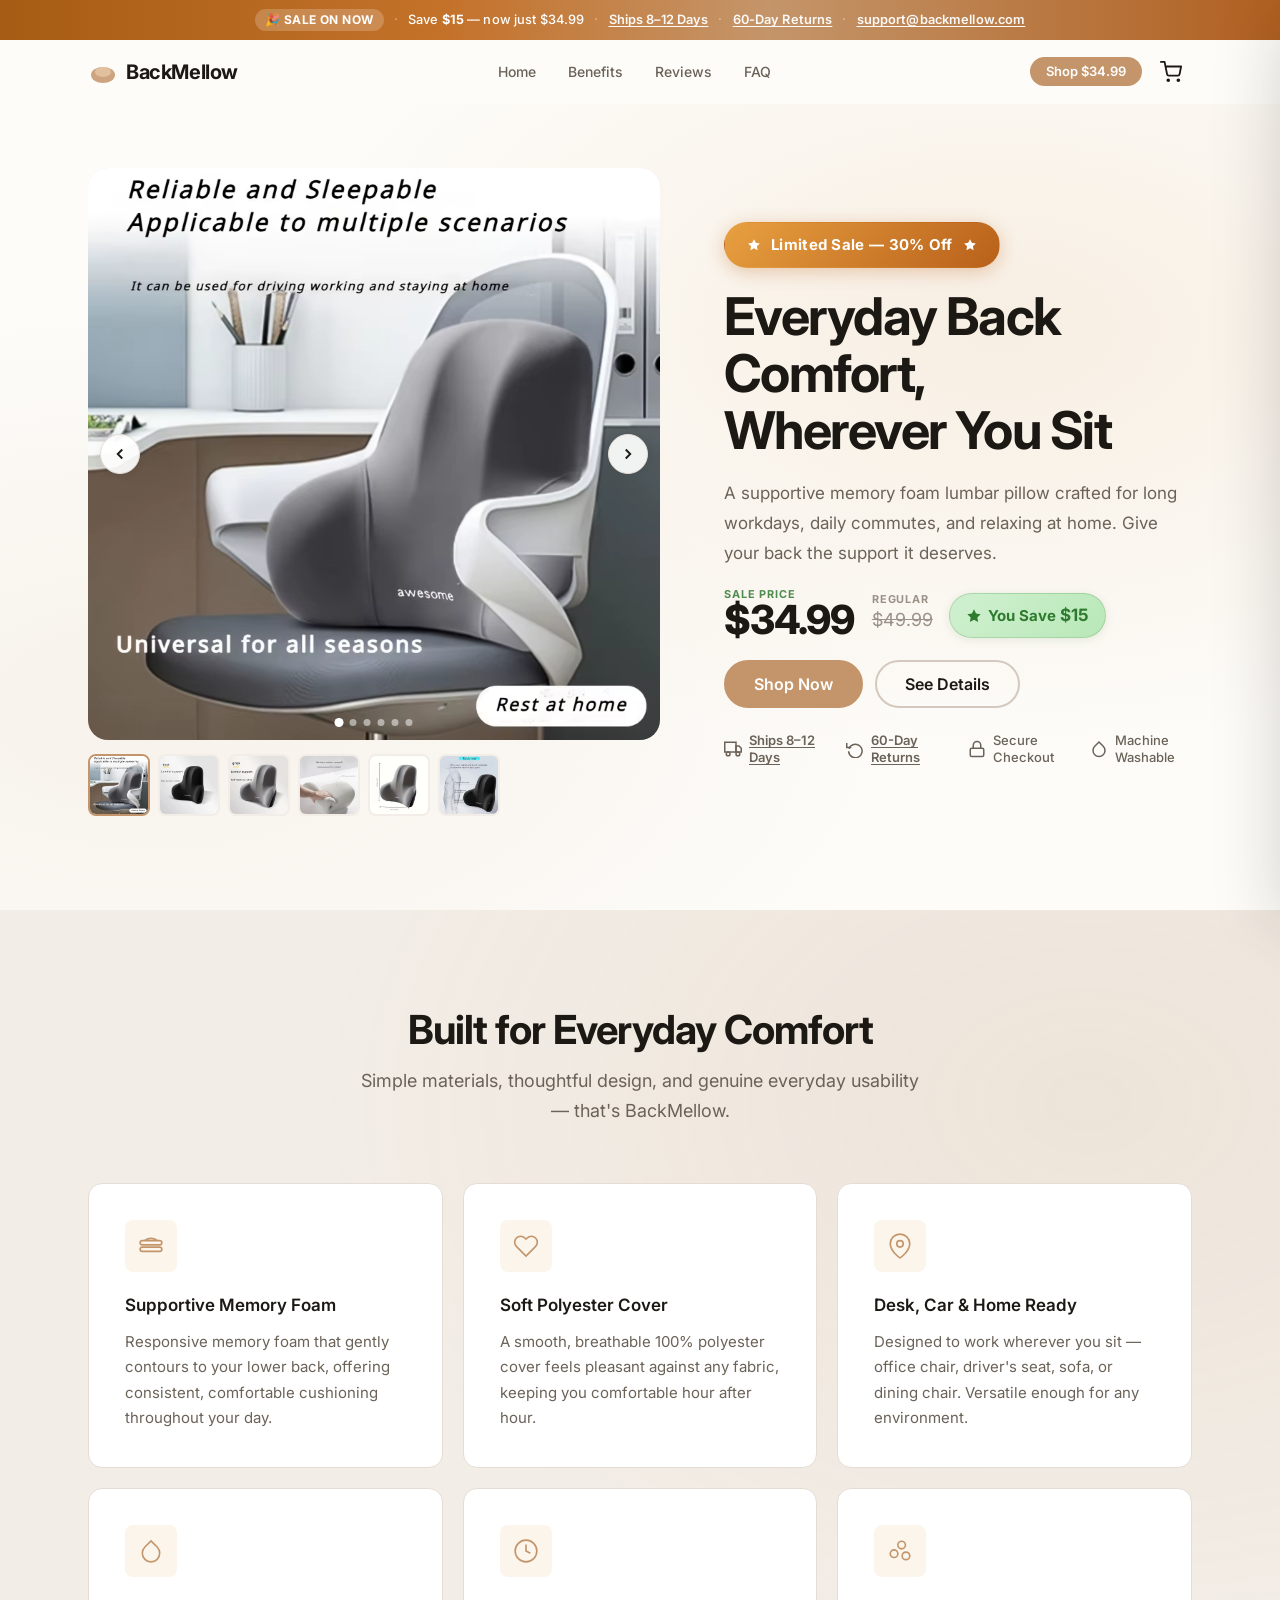
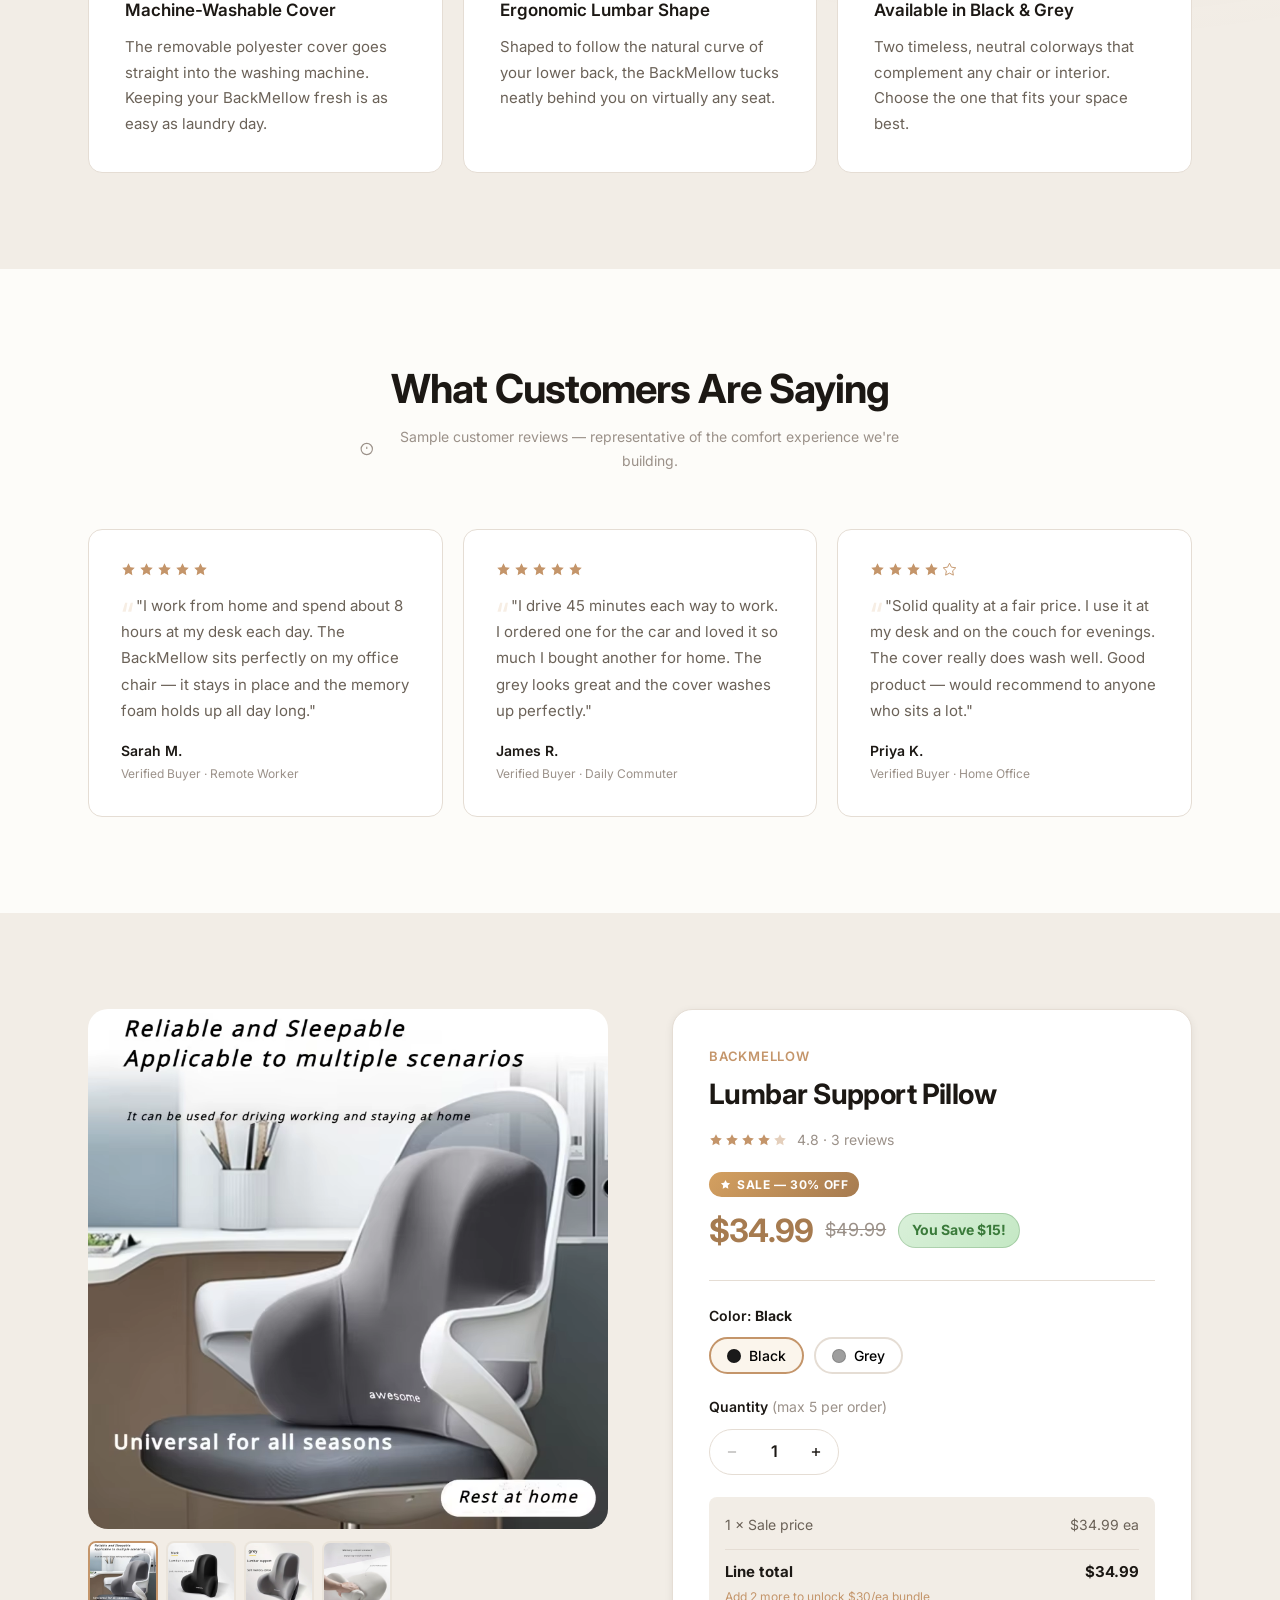
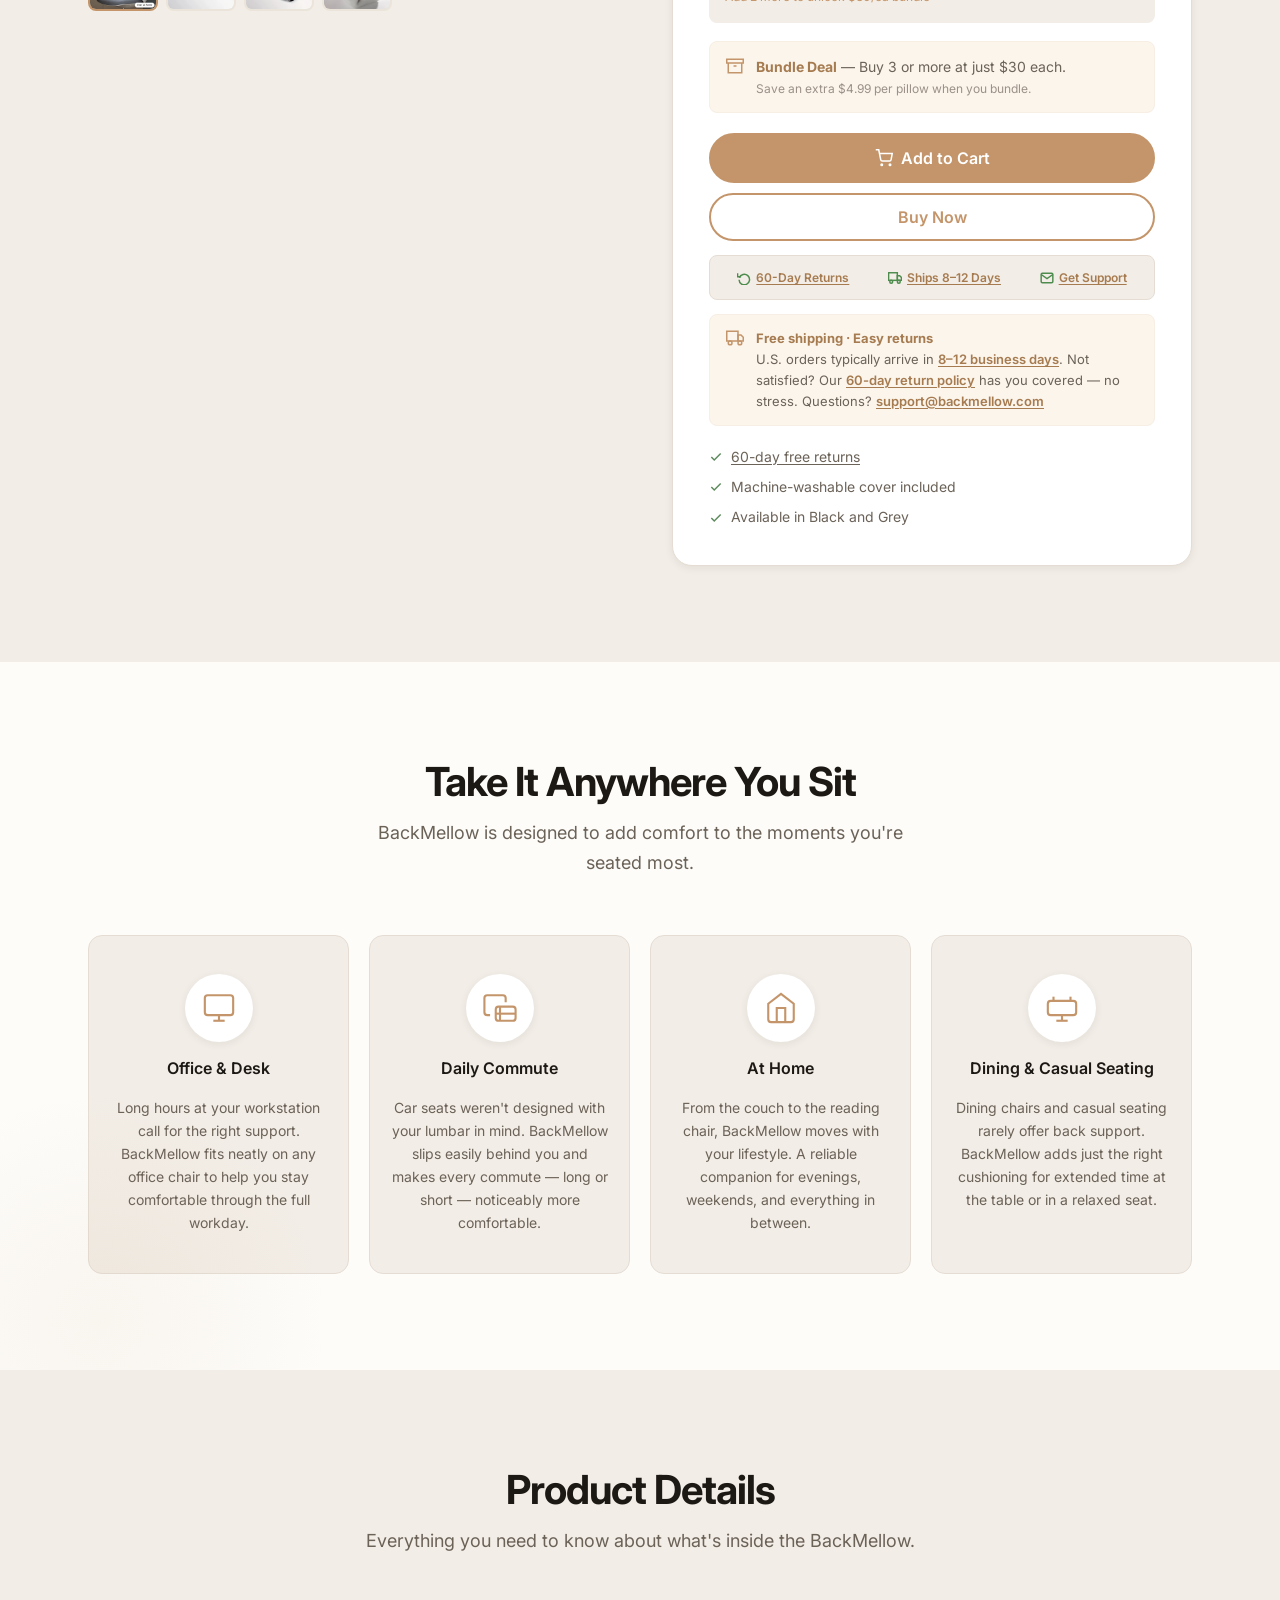
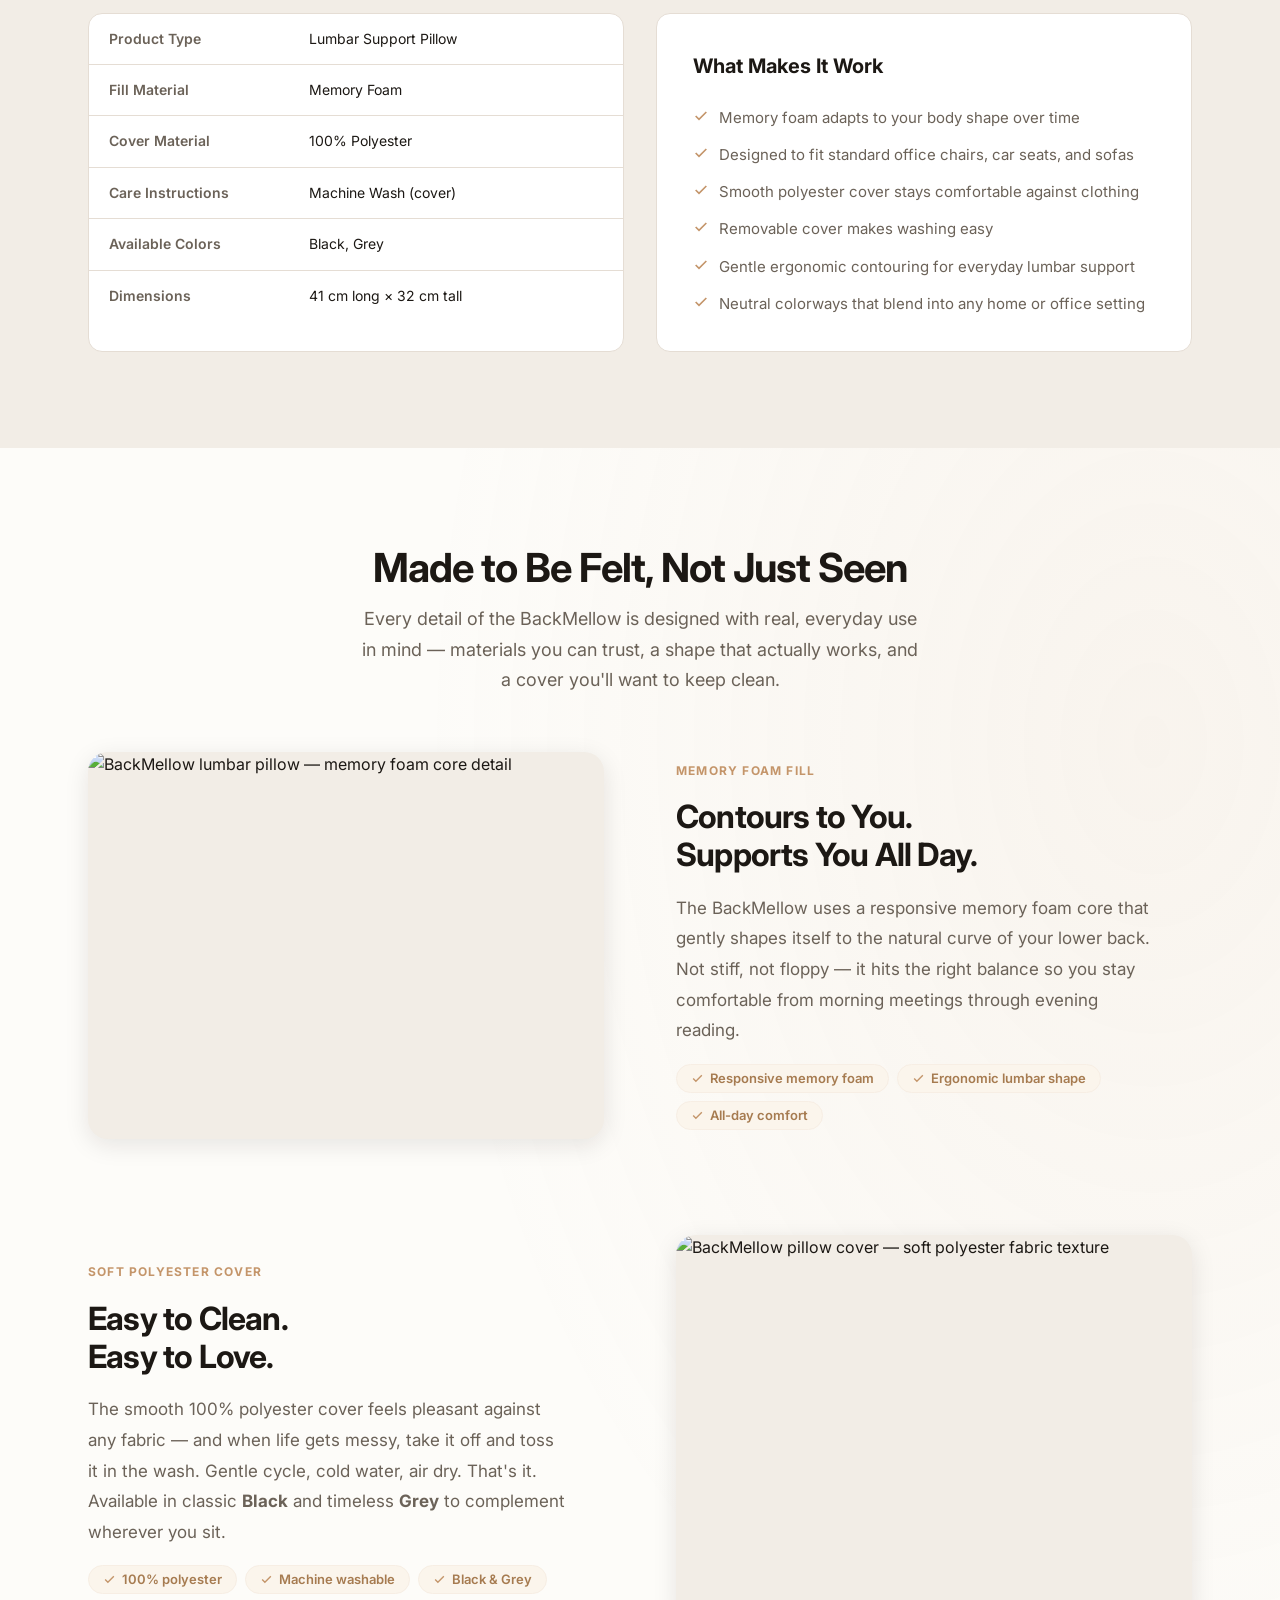
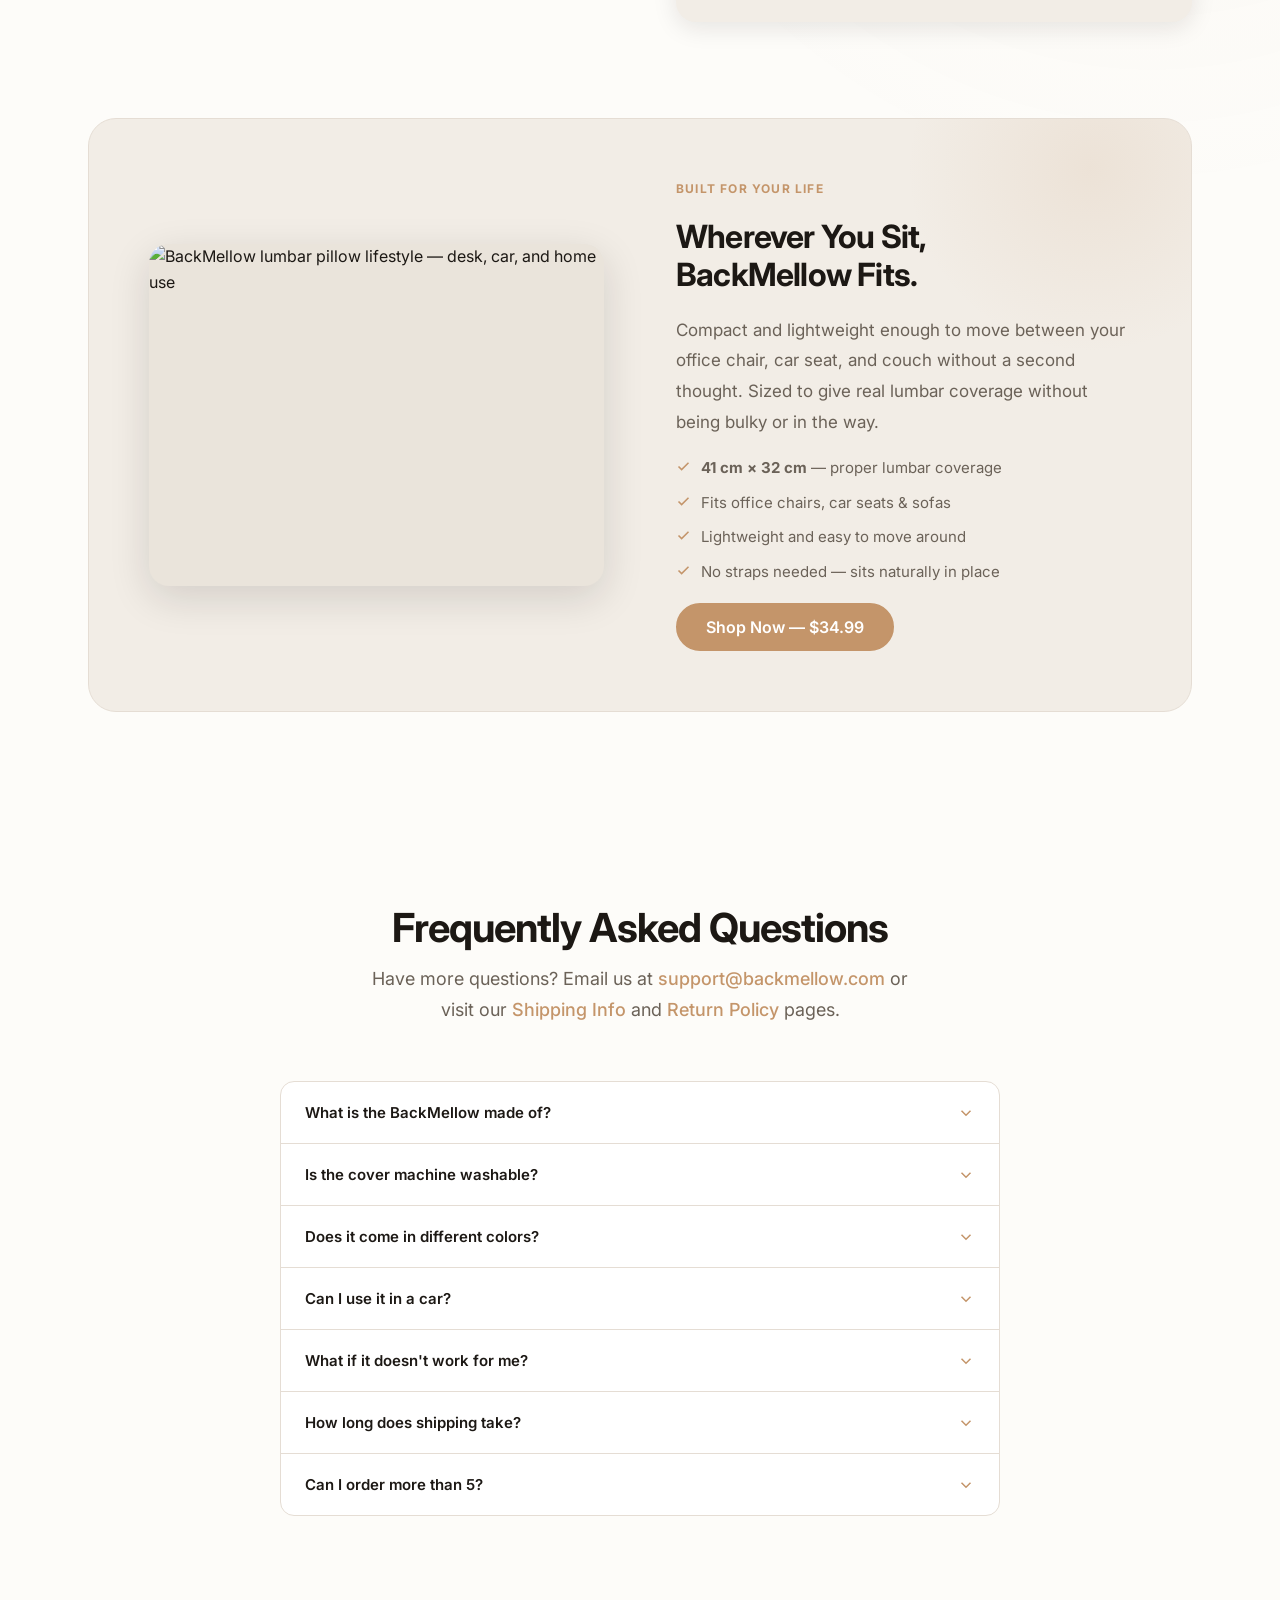
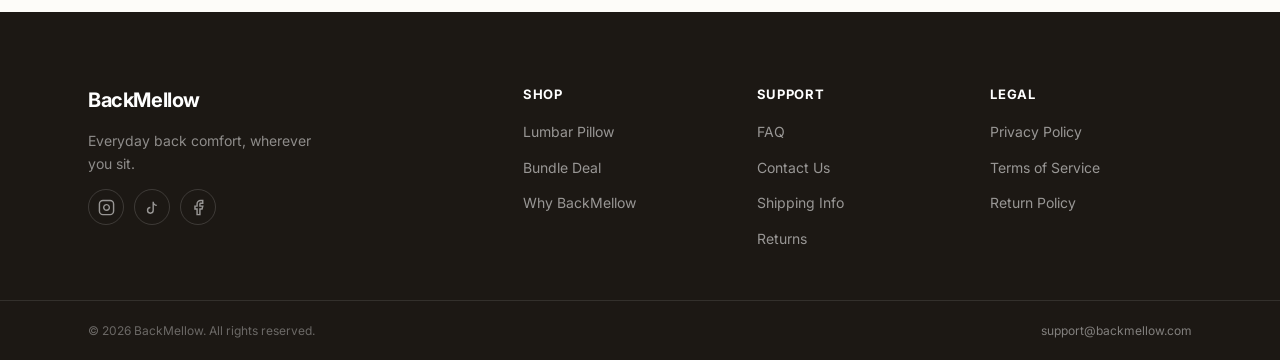
==== commit 33c5582a: "add pics" ====
--- a/index.html
+++ b/index.html
@@ -293,10 +293,13 @@
         <!-- Hero Copy -->
         <div class="hero-copy">
           <div class="hero-badge hero-badge-sale" aria-label="Limited time sale — save 30%">
-            <svg width="13" height="13" viewBox="0 0 24 24" fill="currentColor" aria-hidden="true">
+            <svg width="14" height="14" viewBox="0 0 24 24" fill="currentColor" aria-hidden="true">
               <polygon points="12 2 15.09 8.26 22 9.27 17 14.14 18.18 21.02 12 17.77 5.82 21.02 7 14.14 2 9.27 8.91 8.26 12 2"/>
             </svg>
             Limited Sale — 30% Off
+            <svg width="14" height="14" viewBox="0 0 24 24" fill="currentColor" aria-hidden="true">
+              <polygon points="12 2 15.09 8.26 22 9.27 17 14.14 18.18 21.02 12 17.77 5.82 21.02 7 14.14 2 9.27 8.91 8.26 12 2"/>
+            </svg>
           </div>
 
           <h1 class="hero-title">Everyday Back Comfort,<br>Wherever You Sit</h1>
@@ -304,15 +307,22 @@
           <p class="hero-sub">A supportive memory foam lumbar pillow crafted for long workdays, daily commutes, and relaxing at home. Give your back the support it deserves.</p>
 
           <div class="hero-pricing">
-            <div class="hero-price-stack">
-              <span class="hero-price-label now">Now</span>
-              <span class="price-now">$34.99</span>
-            </div>
-            <div class="hero-price-stack">
-              <span class="hero-price-label was">Was</span>
-              <span class="price-was">$49.99</span>
-            </div>
-            <span class="price-save-badge">You Save $15!</span>
+            <div class="hero-price-block">
+              <div class="hero-price-main-wrap">
+                <span class="hero-price-label now">Sale Price</span>
+                <span class="price-now price-now-highlight">$34.99</span>
+              </div>
+              <div class="hero-price-was-wrap">
+                <span class="hero-price-label was">Regular</span>
+                <span class="price-was">$49.99</span>
+              </div>
+            </div>
+            <div class="hero-save-callout" aria-label="You save 15 dollars">
+              <svg width="16" height="16" viewBox="0 0 24 24" fill="currentColor" aria-hidden="true">
+                <polygon points="12 2 15.09 8.26 22 9.27 17 14.14 18.18 21.02 12 17.77 5.82 21.02 7 14.14 2 9.27 8.91 8.26 12 2"/>
+              </svg>
+              <span>You Save <strong>$15</strong></span>
+            </div>
           </div>
 
           <div class="hero-ctas">
@@ -781,23 +791,8 @@
               <span class="spec-value" role="cell">Black, Grey</span>
             </div>
             <div class="spec-row" role="row">
-              <span class="spec-label" role="rowheader">Printed Exterior</span>
-              <span class="spec-value" role="cell">None — solid color finish</span>
-            </div>
-            <div class="spec-row" role="row">
-              <span class="spec-label" role="rowheader">Country of Origin</span>
-              <span class="spec-value" role="cell">Guangdong, China</span>
-            </div>
-            <div class="spec-row spec-row-pending" role="row">
               <span class="spec-label" role="rowheader">Dimensions</span>
-              <span class="spec-value spec-pending" role="cell">
-                <svg width="14" height="14" viewBox="0 0 24 24" fill="none" stroke="currentColor" stroke-width="2" aria-hidden="true">
-                  <circle cx="12" cy="12" r="10"/>
-                  <line x1="12" y1="8" x2="12" y2="12"/>
-                  <line x1="12" y1="16" x2="12.01" y2="16"/>
-                </svg>
-                Exact dimensions to be confirmed — check back soon
-              </span>
+              <span class="spec-value" role="cell">41 cm long × 32 cm tall</span>
             </div>
           </div><!-- /.specs-table -->
 
@@ -834,6 +829,101 @@
         </div><!-- /.specs-layout -->
       </div>
     </section><!-- /#details -->
+
+
+    <!-- ===== DESCRIPTION MEDIA ===== -->
+    <section id="product-story" class="desc-media-section">
+      <div class="container">
+        <div class="section-header">
+          <h2 class="section-title">Made to Be Felt, Not Just Seen</h2>
+          <p class="section-sub">Every detail of the BackMellow is designed with real, everyday use in mind — materials you can trust, a shape that actually works, and a cover you'll want to keep clean.</p>
+        </div>
+
+        <!-- Row 1: image left, text right -->
+        <div class="desc-row reveal">
+          <div class="desc-media-img">
+            <img src="Description_image_1.WEBP" alt="BackMellow lumbar pillow — memory foam core detail" loading="lazy" />
+          </div>
+          <div class="desc-media-text">
+            <div class="desc-eyebrow">Memory Foam Fill</div>
+            <h3>Contours to You.<br>Supports You All Day.</h3>
+            <p>The BackMellow uses a responsive memory foam core that gently shapes itself to the natural curve of your lower back. Not stiff, not floppy — it hits the right balance so you stay comfortable from morning meetings through evening reading.</p>
+            <div class="desc-feature-pills">
+              <span class="desc-feature-pill">
+                <svg width="13" height="13" viewBox="0 0 24 24" fill="none" stroke="currentColor" stroke-width="2.5" aria-hidden="true"><polyline points="20 6 9 17 4 12"/></svg>
+                Responsive memory foam
+              </span>
+              <span class="desc-feature-pill">
+                <svg width="13" height="13" viewBox="0 0 24 24" fill="none" stroke="currentColor" stroke-width="2.5" aria-hidden="true"><polyline points="20 6 9 17 4 12"/></svg>
+                Ergonomic lumbar shape
+              </span>
+              <span class="desc-feature-pill">
+                <svg width="13" height="13" viewBox="0 0 24 24" fill="none" stroke="currentColor" stroke-width="2.5" aria-hidden="true"><polyline points="20 6 9 17 4 12"/></svg>
+                All-day comfort
+              </span>
+            </div>
+          </div>
+        </div>
+
+        <!-- Row 2: text left, image right (reversed) -->
+        <div class="desc-row desc-row-reverse reveal">
+          <div class="desc-media-img">
+            <img src="Description_image_2.WEBP" alt="BackMellow pillow cover — soft polyester fabric texture" loading="lazy" />
+          </div>
+          <div class="desc-media-text">
+            <div class="desc-eyebrow">Soft Polyester Cover</div>
+            <h3>Easy to Clean.<br>Easy to Love.</h3>
+            <p>The smooth 100% polyester cover feels pleasant against any fabric — and when life gets messy, take it off and toss it in the wash. Gentle cycle, cold water, air dry. That's it. Available in classic <strong>Black</strong> and timeless <strong>Grey</strong> to complement wherever you sit.</p>
+            <div class="desc-feature-pills">
+              <span class="desc-feature-pill">
+                <svg width="13" height="13" viewBox="0 0 24 24" fill="none" stroke="currentColor" stroke-width="2.5" aria-hidden="true"><polyline points="20 6 9 17 4 12"/></svg>
+                100% polyester
+              </span>
+              <span class="desc-feature-pill">
+                <svg width="13" height="13" viewBox="0 0 24 24" fill="none" stroke="currentColor" stroke-width="2.5" aria-hidden="true"><polyline points="20 6 9 17 4 12"/></svg>
+                Machine washable
+              </span>
+              <span class="desc-feature-pill">
+                <svg width="13" height="13" viewBox="0 0 24 24" fill="none" stroke="currentColor" stroke-width="2.5" aria-hidden="true"><polyline points="20 6 9 17 4 12"/></svg>
+                Black &amp; Grey
+              </span>
+            </div>
+          </div>
+        </div>
+
+        <!-- Row 3: full-width card with image + specs -->
+        <div class="desc-full-card reveal">
+          <div class="desc-full-img">
+            <img src="Description_image_3.WEBP" alt="BackMellow lumbar pillow lifestyle — desk, car, and home use" loading="lazy" />
+          </div>
+          <div class="desc-full-text">
+            <div class="desc-eyebrow">Built for Your Life</div>
+            <h3>Wherever You Sit,<br>BackMellow Fits.</h3>
+            <p>Compact and lightweight enough to move between your office chair, car seat, and couch without a second thought. Sized to give real lumbar coverage without being bulky or in the way.</p>
+            <ul class="desc-specs-list">
+              <li>
+                <svg width="15" height="15" viewBox="0 0 24 24" fill="none" stroke="#C4956A" stroke-width="2.5" aria-hidden="true"><polyline points="20 6 9 17 4 12"/></svg>
+                <span><strong>41 cm × 32 cm</strong> — proper lumbar coverage</span>
+              </li>
+              <li>
+                <svg width="15" height="15" viewBox="0 0 24 24" fill="none" stroke="#C4956A" stroke-width="2.5" aria-hidden="true"><polyline points="20 6 9 17 4 12"/></svg>
+                <span>Fits office chairs, car seats &amp; sofas</span>
+              </li>
+              <li>
+                <svg width="15" height="15" viewBox="0 0 24 24" fill="none" stroke="#C4956A" stroke-width="2.5" aria-hidden="true"><polyline points="20 6 9 17 4 12"/></svg>
+                <span>Lightweight and easy to move around</span>
+              </li>
+              <li>
+                <svg width="15" height="15" viewBox="0 0 24 24" fill="none" stroke="#C4956A" stroke-width="2.5" aria-hidden="true"><polyline points="20 6 9 17 4 12"/></svg>
+                <span>No straps needed — sits naturally in place</span>
+              </li>
+            </ul>
+            <a href="#shop" class="btn btn-primary desc-cta-btn">Shop Now — $34.99</a>
+          </div>
+        </div>
+
+      </div>
+    </section><!-- /#product-story -->
 
 
     <!-- ===== FAQ ===== -->
--- a/css/styles.css
+++ b/css/styles.css
@@ -1084,3 +1084,264 @@
   text-underline-offset: 2px;
 }
 .cart-policy-note a:hover { opacity: .8; text-decoration: underline; }
+
+/* =============================================================================
+   HERO — ORGANIC WARM BACKGROUND & PRICING ENHANCEMENTS
+   ============================================================================= */
+.hero-section {
+  background:
+    radial-gradient(ellipse at 78% 28%, rgba(232,203,168,.28) 0%, transparent 52%),
+    radial-gradient(ellipse at 12% 75%, rgba(196,149,106,.10) 0%, transparent 48%),
+    var(--bg);
+}
+
+/* Hero badge — bigger, bolder stars on both sides */
+.hero-badge-sale {
+  background: linear-gradient(135deg, #E8A040 0%, #B8601A 100%);
+  color: var(--white); border-color: transparent;
+  font-size: .9375rem; font-weight: 700; padding: 10px 22px;
+  letter-spacing: .02em; gap: 10px;
+  box-shadow: 0 4px 18px rgba(184,96,26,.30);
+  animation: saleGlow 2.6s ease-in-out infinite;
+}
+
+/* Revised hero pricing layout */
+.hero-price-block {
+  display: flex; align-items: flex-end; gap: 18px;
+}
+.hero-price-main-wrap { display: flex; flex-direction: column; gap: 1px; }
+.hero-price-was-wrap  { display: flex; flex-direction: column; gap: 1px; padding-bottom: 6px; }
+
+/* Price now — bigger + marker highlight */
+.price-now {
+  font-size: 2.5rem; font-weight: 800;
+  color: var(--text-primary); letter-spacing: -.03em; line-height: 1;
+}
+.price-now-highlight {
+  position: relative; display: inline-block;
+}
+.price-now-highlight::after {
+  content: '';
+  position: absolute;
+  inset: 2px -5px -4px -5px;
+  background: linear-gradient(105deg, rgba(255,218,70,.0) 0%, rgba(255,218,70,.40) 25%, rgba(255,224,100,.38) 75%, rgba(255,218,70,.0) 100%);
+  border-radius: 6px;
+  z-index: -1;
+  transform: rotate(-1.2deg) skewX(-3deg);
+  pointer-events: none;
+}
+
+/* Save callout pill — replaces the plain badge */
+.hero-save-callout {
+  display: inline-flex; align-items: center; gap: 6px;
+  padding: 8px 16px;
+  background: linear-gradient(135deg, #d0f0d0 0%, #b8e8b8 100%);
+  color: #2E7A2E; font-size: .9375rem; font-weight: 700;
+  border-radius: var(--r-full);
+  border: 1.5px solid rgba(46,122,46,.2);
+  box-shadow: 0 2px 10px rgba(46,122,46,.12);
+  animation: savePop 3s ease-in-out infinite;
+  align-self: flex-end; margin-bottom: 2px;
+}
+.hero-save-callout svg { fill: #2E7A2E; }
+.hero-save-callout strong { font-size: 1.0625rem; }
+
+/* Remove old price-save-badge since we use hero-save-callout now */
+.hero-pricing {
+  align-items: flex-end; gap: 16px; flex-wrap: wrap;
+}
+
+/* =============================================================================
+   DESCRIPTION MEDIA SECTION
+   ============================================================================= */
+.desc-media-section {
+  background:
+    radial-gradient(ellipse at 90% 15%, rgba(196,149,106,.08) 0%, transparent 45%),
+    var(--bg);
+  overflow: hidden;
+}
+
+/* Shared row structure */
+.desc-row {
+  display: grid;
+  grid-template-columns: 1fr 1fr;
+  gap: clamp(32px, 6vw, 72px);
+  align-items: center;
+  margin-bottom: clamp(56px, 8vw, 96px);
+}
+.desc-row:last-child { margin-bottom: 0; }
+
+/* Reversed row — image on right (order swap) */
+.desc-row-reverse .desc-media-img { order: 2; }
+.desc-row-reverse .desc-media-text { order: 1; }
+
+@media (max-width: 768px) {
+  .desc-row { grid-template-columns: 1fr; gap: 28px; }
+  .desc-row-reverse .desc-media-img { order: unset; }
+  .desc-row-reverse .desc-media-text { order: unset; }
+}
+
+/* Image container */
+.desc-media-img {
+  border-radius: var(--r-lg);
+  overflow: hidden;
+  aspect-ratio: 4 / 3;
+  background: var(--bg-alt);
+  box-shadow: var(--shadow-md);
+}
+.desc-media-img img {
+  width: 100%; height: 100%;
+  object-fit: cover; display: block;
+  transition: transform .55s ease;
+}
+.desc-media-img:hover img { transform: scale(1.04); }
+
+/* Text block */
+.desc-media-text {
+  display: flex; flex-direction: column; gap: 18px;
+}
+
+.desc-eyebrow {
+  font-size: .75rem; font-weight: 700; letter-spacing: .1em;
+  text-transform: uppercase; color: var(--accent);
+}
+
+.desc-media-text h3 {
+  font-size: clamp(1.5rem, 3.5vw, 2rem);
+  font-weight: 700; letter-spacing: -.025em;
+  line-height: 1.2; color: var(--text-primary);
+}
+
+.desc-media-text p {
+  font-size: 1.0625rem; color: var(--text-secondary);
+  line-height: 1.8; max-width: 480px;
+}
+
+/* Feature pills */
+.desc-feature-pills {
+  display: flex; flex-wrap: wrap; gap: 8px;
+}
+.desc-feature-pill {
+  display: inline-flex; align-items: center; gap: 6px;
+  padding: 7px 14px;
+  background: var(--accent-subtle); border: 1px solid var(--accent-light);
+  border-radius: var(--r-full); font-size: .8125rem; font-weight: 600;
+  color: var(--accent-dark); line-height: 1;
+}
+.desc-feature-pill svg { flex-shrink: 0; color: var(--accent); }
+
+/* Full card (row 3) */
+.desc-full-card {
+  display: grid;
+  grid-template-columns: 1fr 1fr;
+  gap: clamp(32px, 6vw, 72px);
+  align-items: center;
+  background: var(--bg-alt);
+  border: 1px solid var(--border);
+  border-radius: var(--r-xl);
+  padding: clamp(32px, 5vw, 60px);
+  position: relative;
+  overflow: hidden;
+}
+.desc-full-card::before {
+  content: '';
+  position: absolute;
+  width: 400px; height: 400px;
+  background: radial-gradient(ellipse, rgba(196,149,106,.12) 0%, transparent 65%);
+  border-radius: 50%;
+  top: -150px; right: -100px;
+  pointer-events: none;
+}
+
+@media (max-width: 768px) {
+  .desc-full-card { grid-template-columns: 1fr; padding: 28px 24px; }
+}
+
+.desc-full-img {
+  border-radius: var(--r-lg); overflow: hidden;
+  aspect-ratio: 4 / 3; background: var(--bg-muted);
+  box-shadow: var(--shadow-lg);
+}
+.desc-full-img img {
+  width: 100%; height: 100%;
+  object-fit: cover; display: block;
+  transition: transform .55s ease;
+}
+.desc-full-img:hover img { transform: scale(1.03); }
+
+.desc-full-text {
+  display: flex; flex-direction: column; gap: 20px;
+}
+.desc-full-text h3 {
+  font-size: clamp(1.5rem, 3.5vw, 2rem);
+  font-weight: 700; letter-spacing: -.025em;
+  line-height: 1.2; color: var(--text-primary);
+}
+.desc-full-text p {
+  font-size: 1.0625rem; color: var(--text-secondary); line-height: 1.8;
+}
+
+/* Specs list inside full card */
+.desc-specs-list {
+  display: flex; flex-direction: column; gap: 12px;
+  list-style: none;
+}
+.desc-specs-list li {
+  display: flex; align-items: flex-start; gap: 10px;
+  font-size: .9375rem; color: var(--text-secondary); line-height: 1.5;
+}
+.desc-specs-list li svg { flex-shrink: 0; margin-top: 2px; }
+
+.desc-cta-btn { align-self: flex-start; }
+
+/* =============================================================================
+   ANNOUNCEMENT BAR — MORE ENERGETIC
+   ============================================================================= */
+.announcement-bar {
+  background: linear-gradient(90deg, #A65C14 0%, #C4722A 35%, #C4956A 60%, #B06020 100%);
+  color: var(--white);
+  font-size: .8rem; font-weight: 500;
+  padding: 9px 0; text-align: center;
+  letter-spacing: .01em; line-height: 1.5;
+}
+
+/* =============================================================================
+   BENEFITS SECTION — SUBTLE ORGANIC ACCENT
+   ============================================================================= */
+.benefits-section {
+  position: relative; overflow: hidden;
+  background:
+    radial-gradient(ellipse at 85% 20%, rgba(196,149,106,.10) 0%, transparent 50%),
+    var(--bg-alt);
+}
+
+/* =============================================================================
+   SHOP SECTION — PRICE HIGHLIGHT
+   ============================================================================= */
+.shop-price-current {
+  position: relative; display: inline-block;
+}
+.shop-price-current::after {
+  content: '';
+  position: absolute;
+  inset: 0px -5px -5px -5px;
+  background: linear-gradient(105deg, rgba(255,218,70,.0) 0%, rgba(255,218,70,.35) 30%, rgba(255,218,70,.3) 70%, rgba(255,218,70,.0) 100%);
+  border-radius: 6px; z-index: -1;
+  transform: rotate(-1deg) skewX(-3deg); pointer-events: none;
+}
+
+/* =============================================================================
+   SALE SECTION ORGANIC ACCENT (use-cases)
+   ============================================================================= */
+.use-cases-section {
+  position: relative; overflow: hidden;
+}
+.use-cases-section::after {
+  content: '';
+  position: absolute;
+  width: 500px; height: 500px;
+  background: radial-gradient(ellipse, rgba(196,149,106,.07) 0%, transparent 65%);
+  border-radius: 50%;
+  bottom: -200px; left: -150px;
+  pointer-events: none;
+}
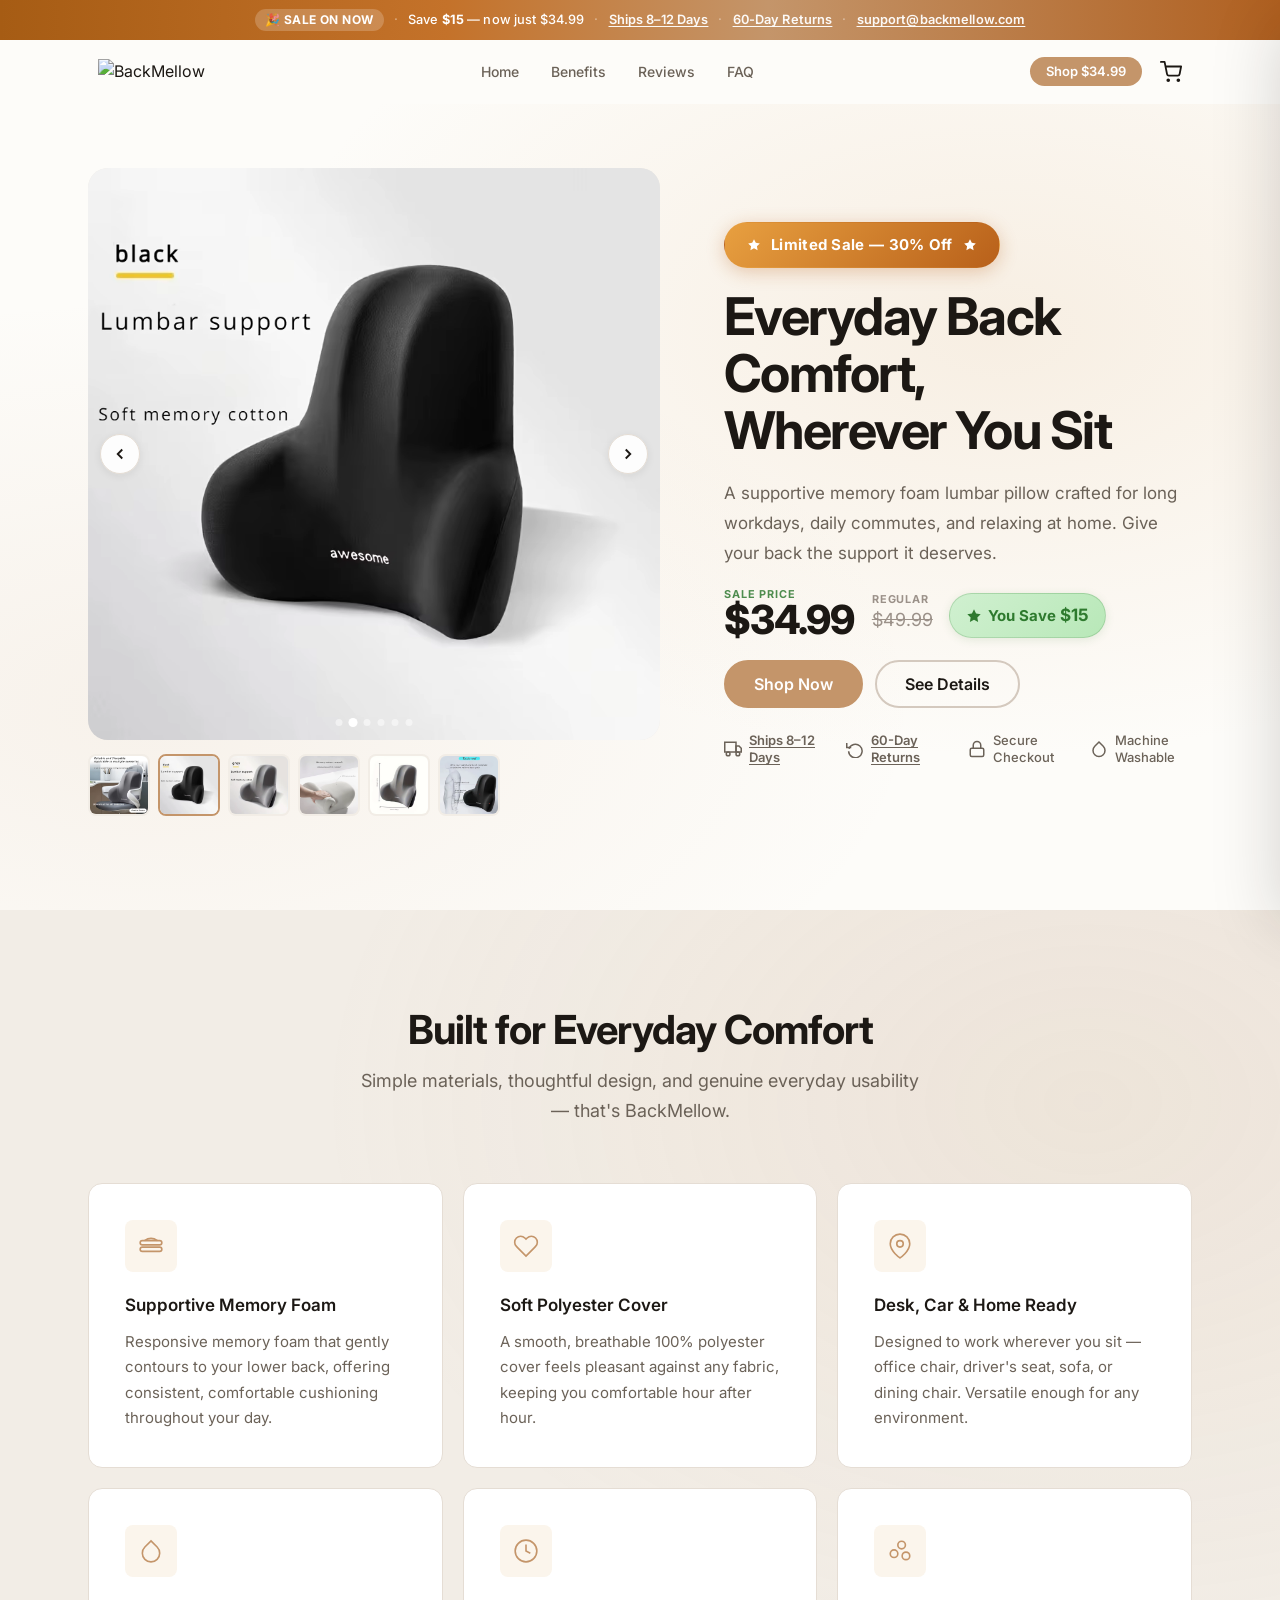
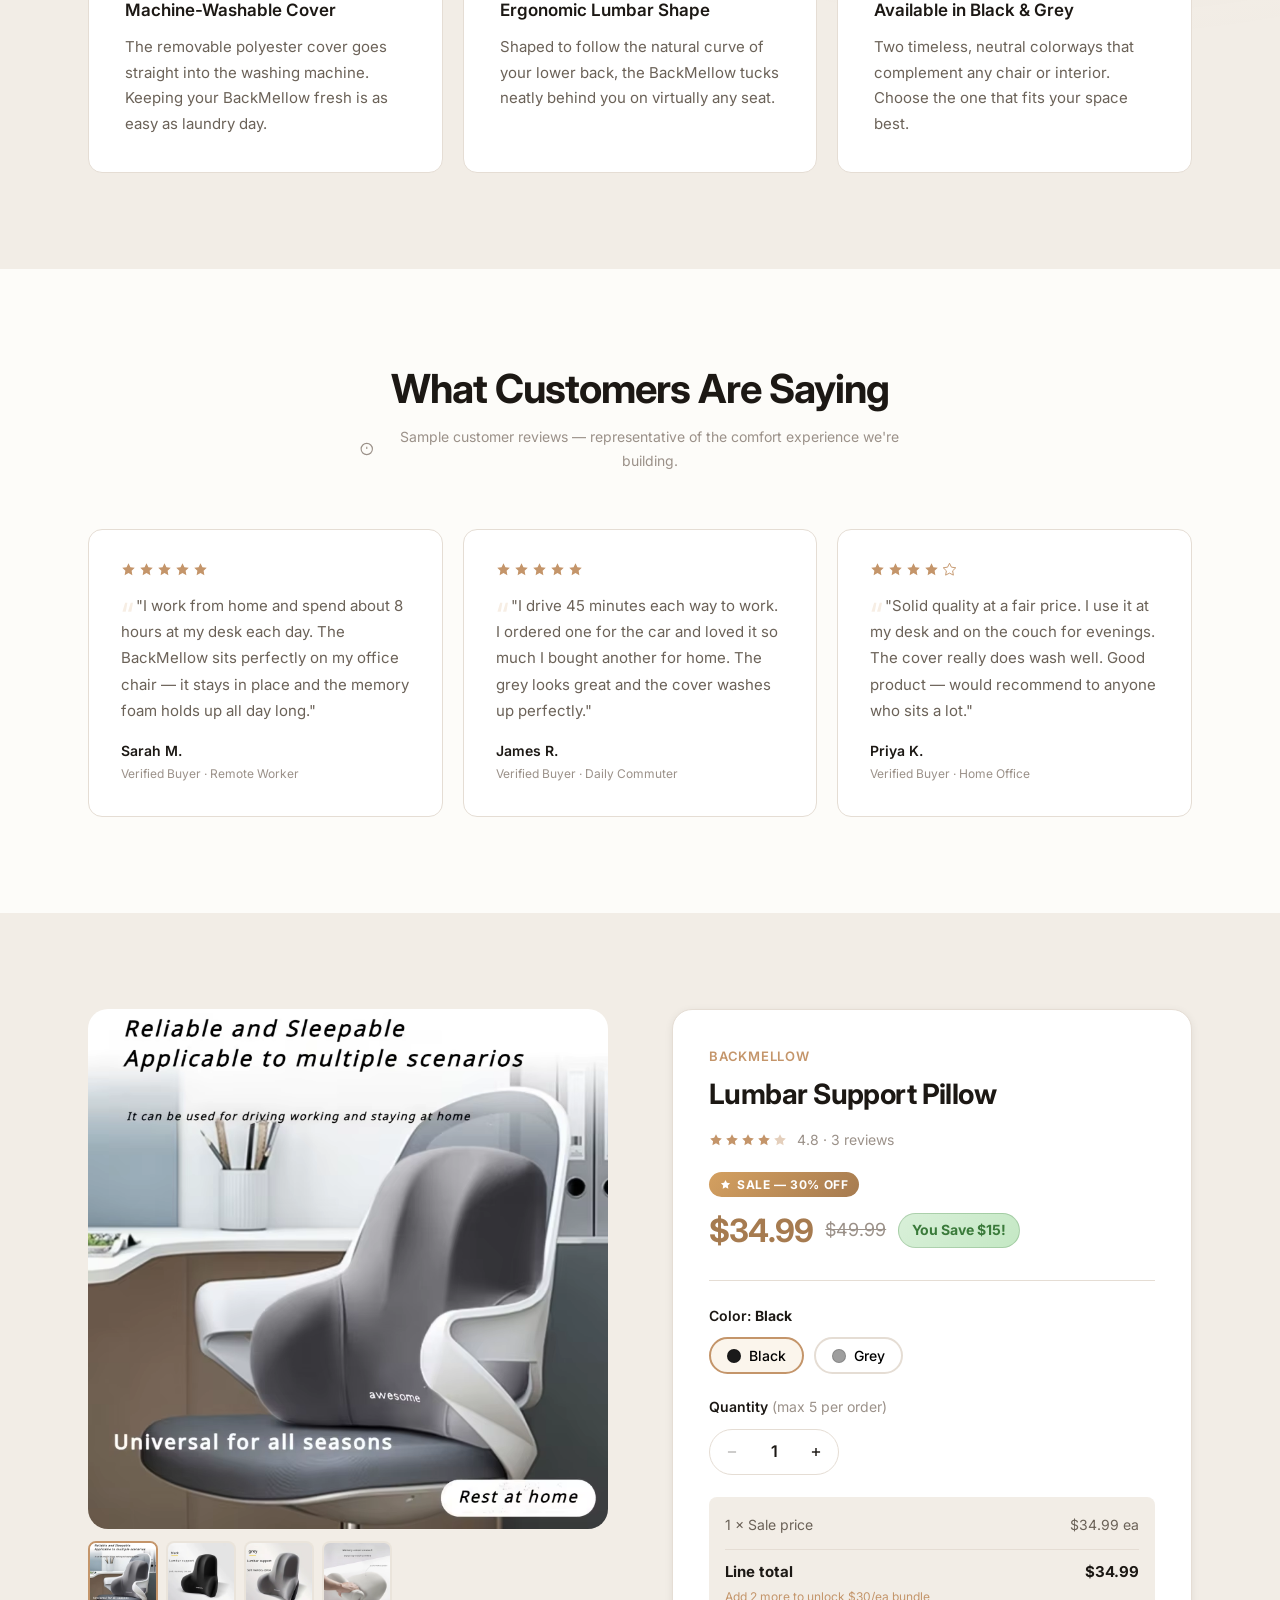
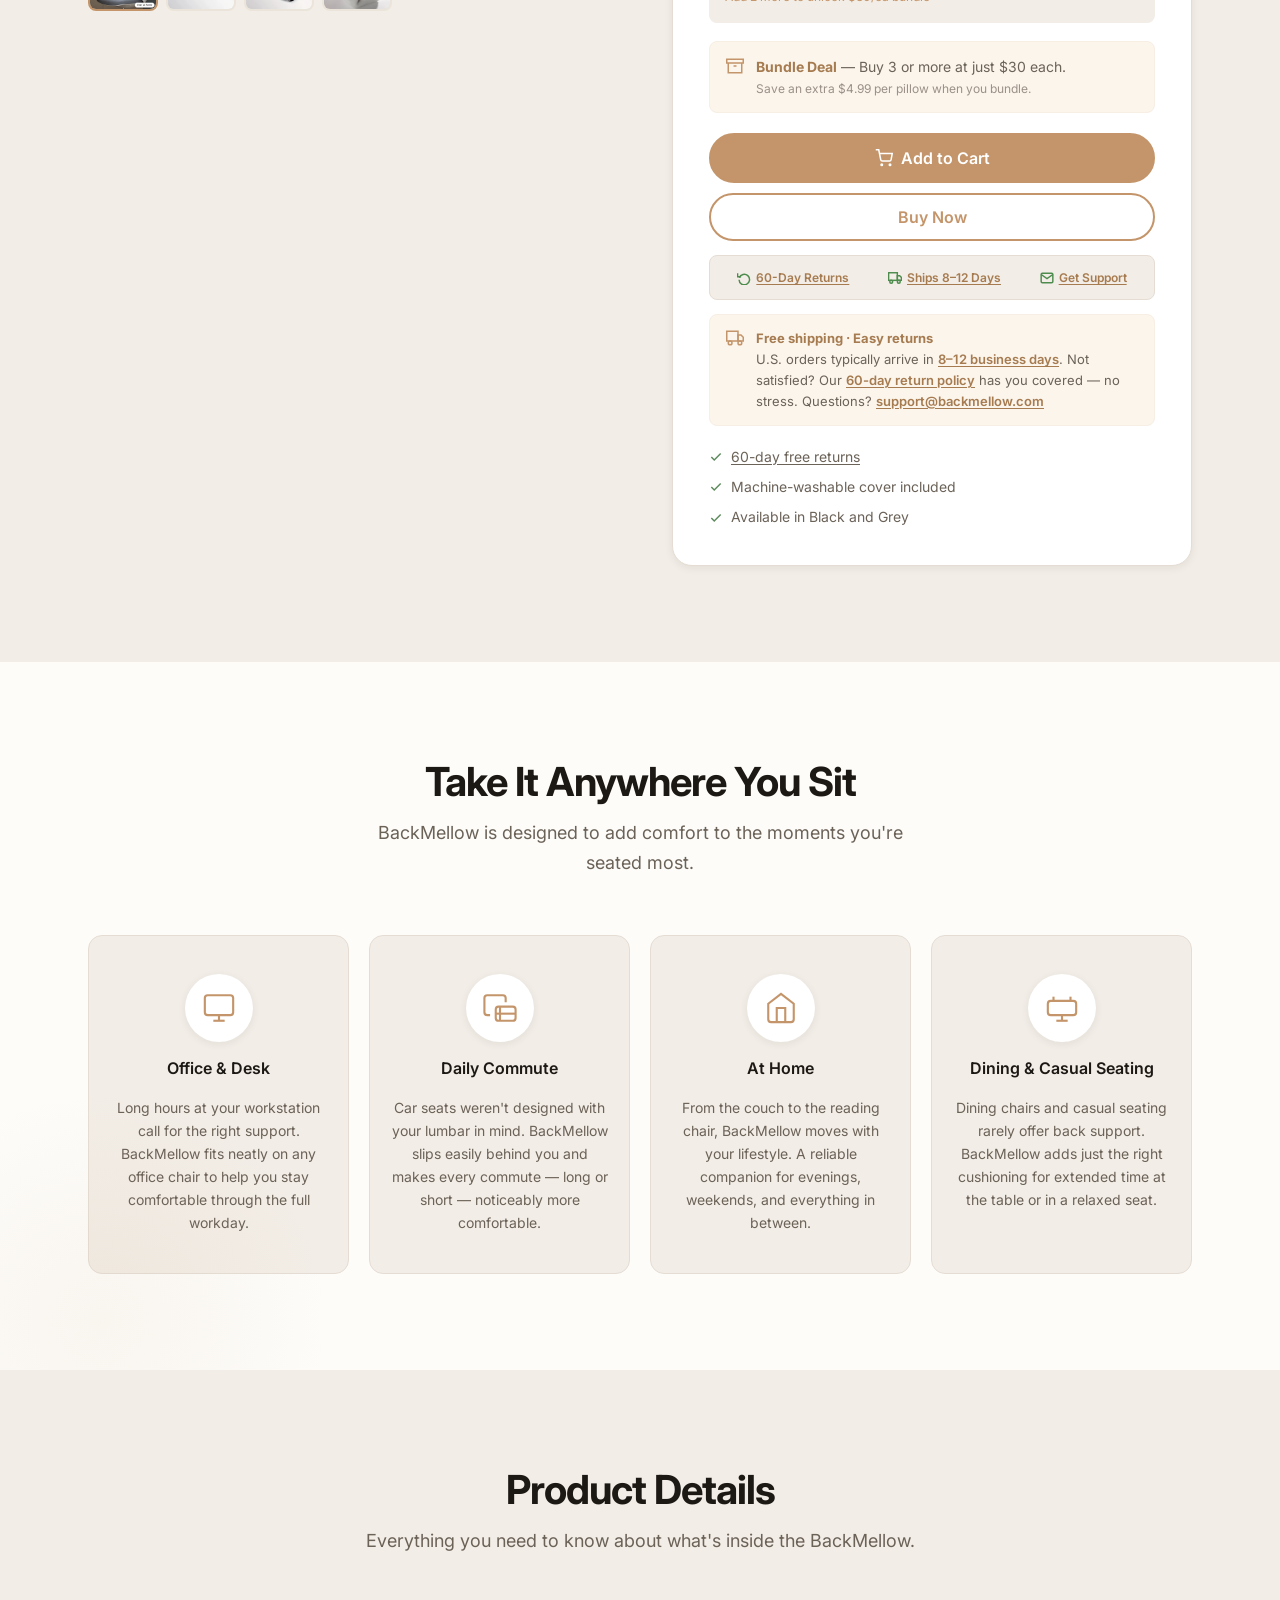
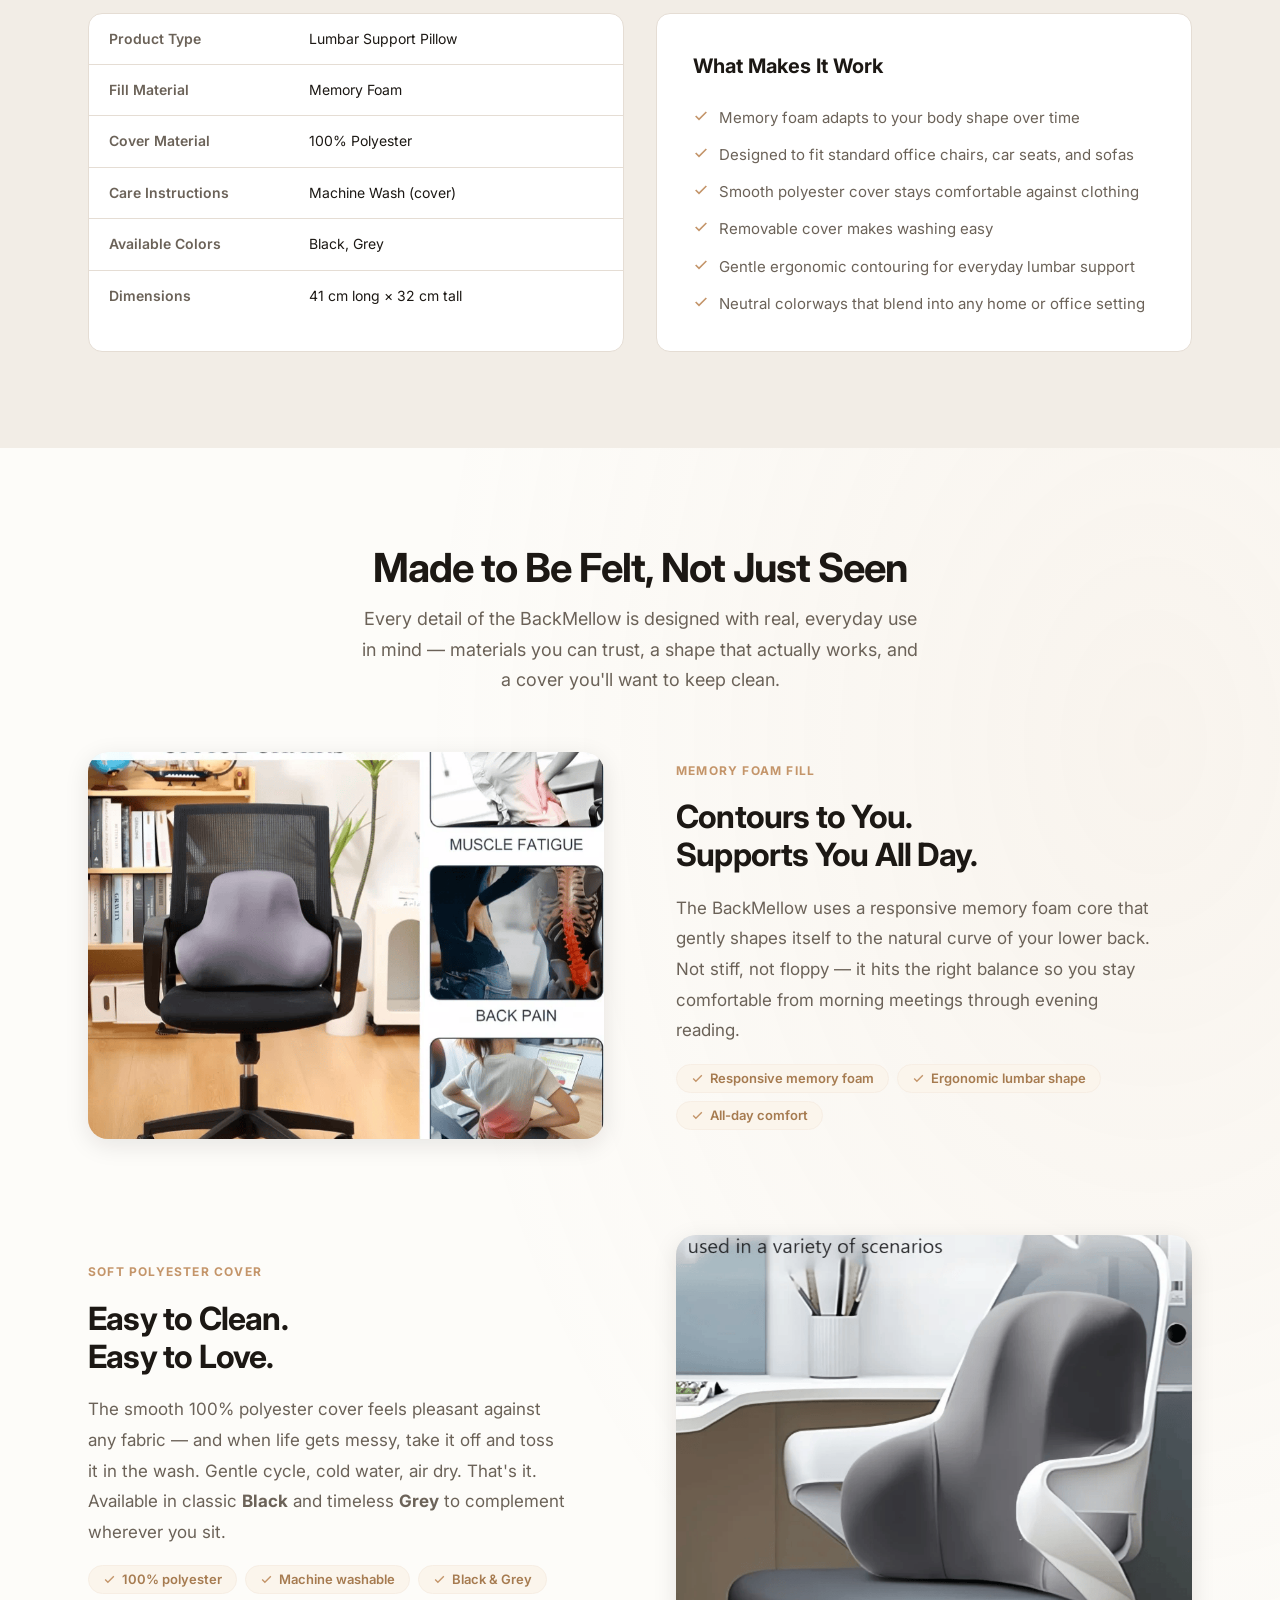
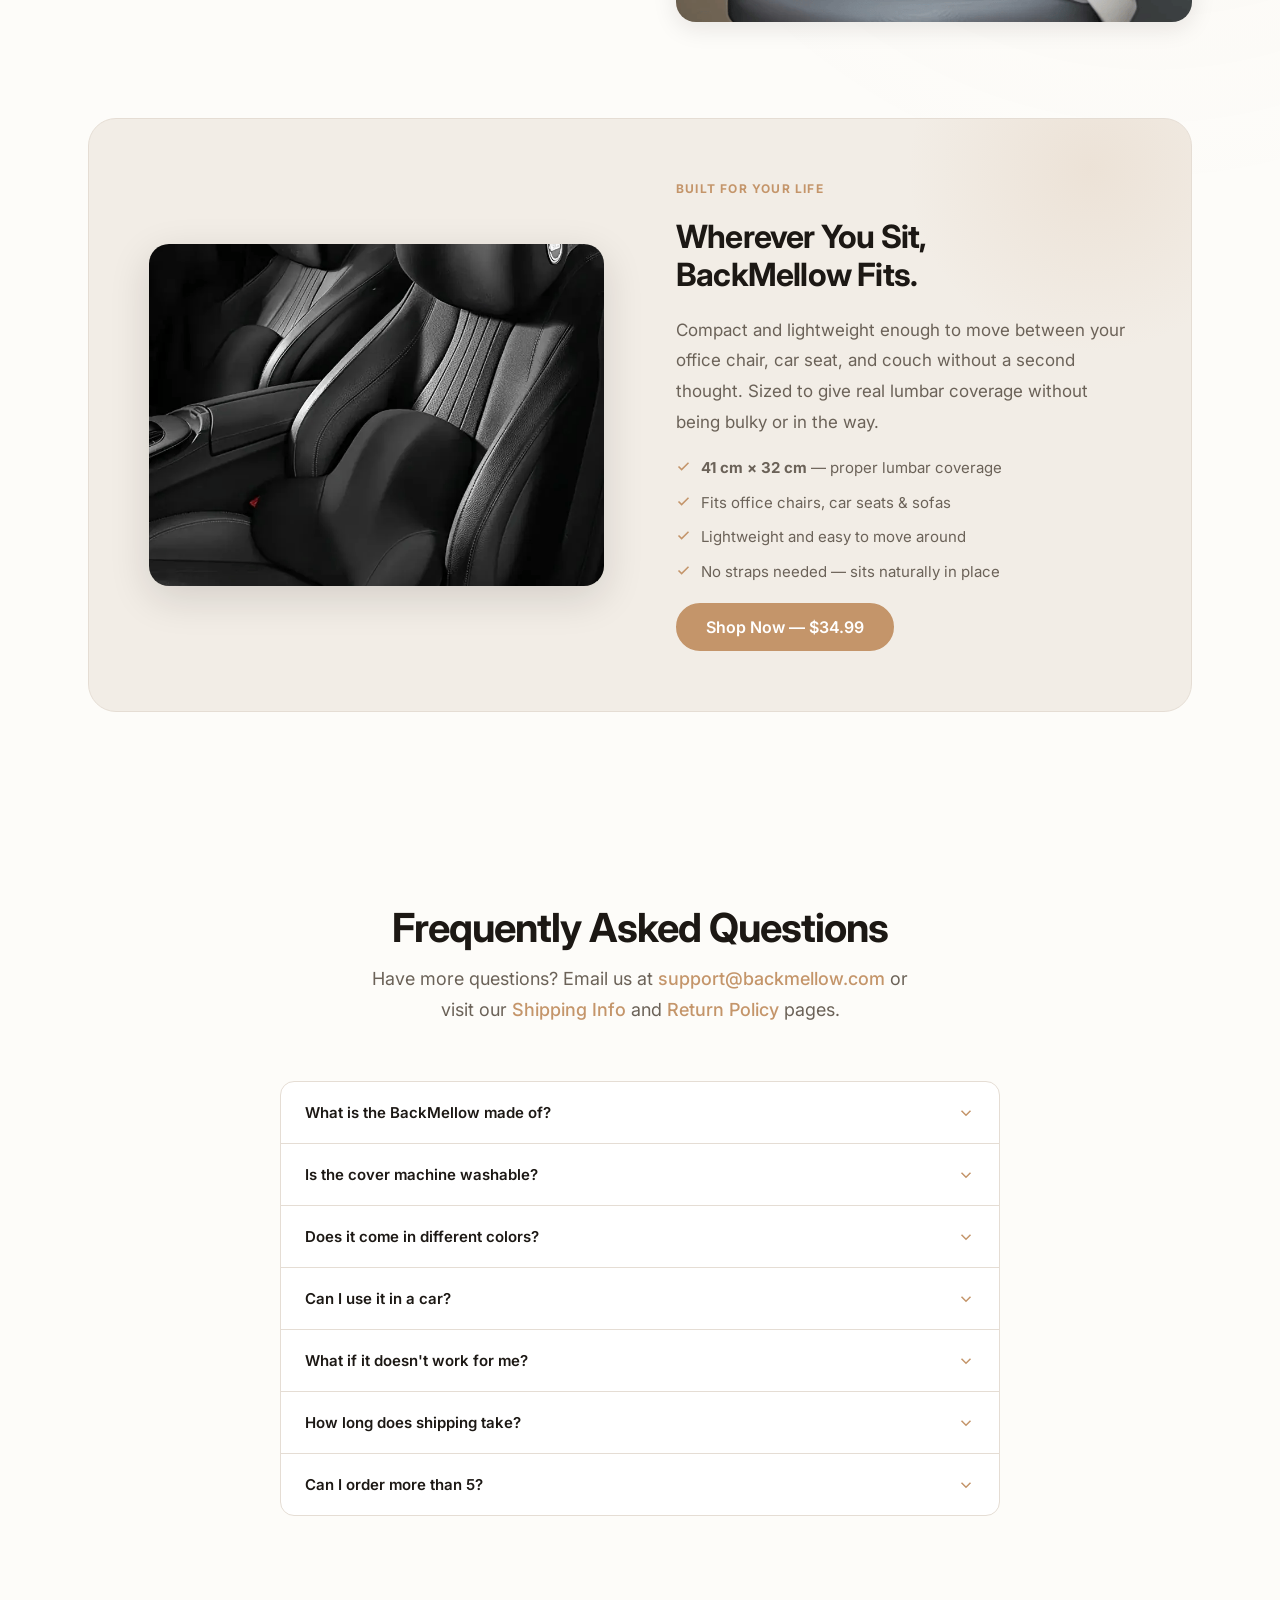
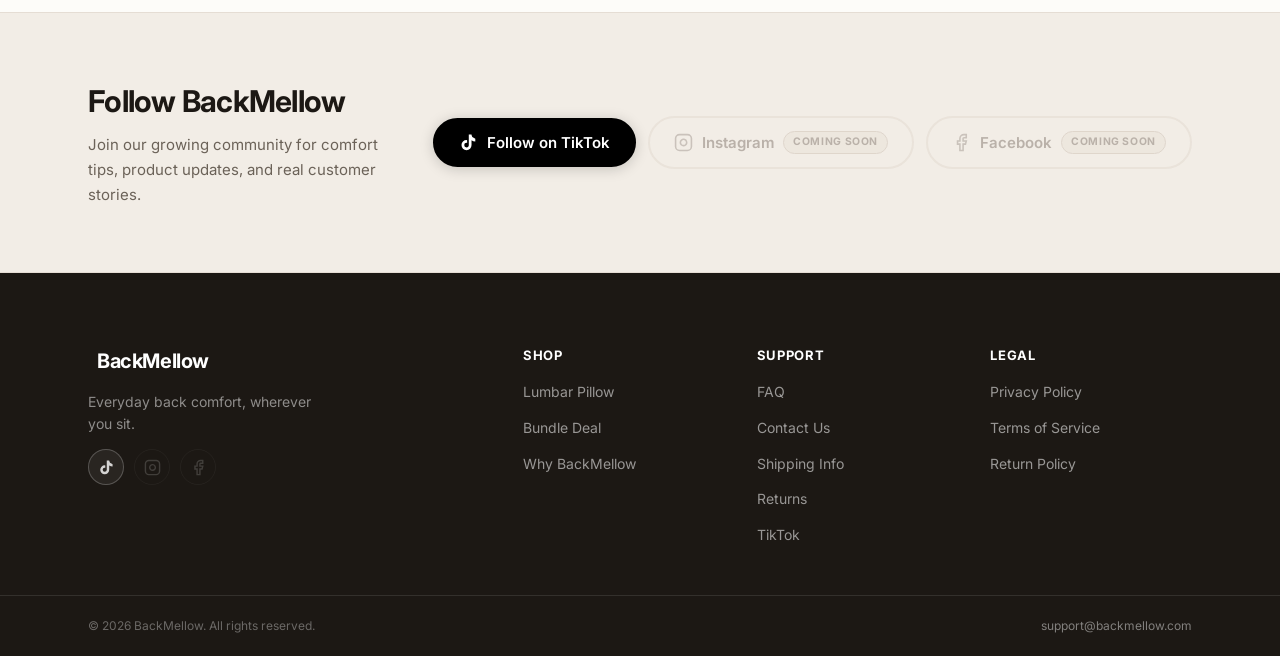
==== commit 7103d7d7: "logo integration" ====
--- a/index.html
+++ b/index.html
@@ -7,6 +7,14 @@
   <meta property="og:title" content="BackMellow — Everyday Back Comfort" />
   <meta property="og:description" content="A premium lumbar support pillow built for your desk, car, and home. Memory foam fill, soft polyester cover." />
   <title>BackMellow — Everyday Back Comfort</title>
+
+  <!-- Favicons — light mode (default) -->
+  <link rel="apple-touch-icon" sizes="180x180" href="Favicons/apple-touch-icon.png" />
+  <link rel="icon" type="image/png" sizes="32x32" href="Favicons/favicon-32x32.png" data-favicon="32x32" />
+  <link rel="icon" type="image/png" sizes="16x16" href="Favicons/favicon-16x16.png" data-favicon="16x16" />
+  <link rel="manifest" href="Favicons/site.webmanifest" />
+  <!-- Dark-mode favicon swap (progressive enhancement) -->
+  <script>!function(){var m=window.matchMedia('(prefers-color-scheme: dark)'),f=function(d){document.querySelectorAll('link[data-favicon]').forEach(function(l){var s=l.dataset.favicon;l.href=(d?'Favicons_DarkMode':'Favicons')+'/favicon-'+s+'.png';});};f(m.matches);if(m.addEventListener)m.addEventListener('change',function(e){f(e.matches);});}();</script>
 
   <!-- Google Fonts: Inter -->
   <link rel="preconnect" href="https://fonts.googleapis.com" />
@@ -42,12 +50,9 @@
 
       <a href="#home" class="logo" aria-label="BackMellow — Home">
         <span class="logo-mark" aria-hidden="true">
-          <svg width="30" height="30" viewBox="0 0 30 30" fill="none">
-            <ellipse cx="15" cy="18" rx="12" ry="8" fill="#C4956A" opacity="0.85"/>
-            <ellipse cx="15" cy="15" rx="8" ry="5" fill="#E8CBA8" opacity="0.75"/>
-          </svg>
+          <img src="Logo.png" alt="" class="logo-icon-img" />
         </span>
-        <span class="logo-text">BackMellow</span>
+        <img src="Logo_Text.png" alt="BackMellow" class="logo-text-img" />
       </a>
 
       <nav class="main-nav" aria-label="Main navigation">
@@ -842,7 +847,7 @@
         <!-- Row 1: image left, text right -->
         <div class="desc-row reveal">
           <div class="desc-media-img">
-            <img src="Description_image_1.WEBP" alt="BackMellow lumbar pillow — memory foam core detail" loading="lazy" />
+            <img src="Description_image_1.png" alt="BackMellow lumbar pillow — memory foam core detail" loading="lazy" />
           </div>
           <div class="desc-media-text">
             <div class="desc-eyebrow">Memory Foam Fill</div>
@@ -868,7 +873,7 @@
         <!-- Row 2: text left, image right (reversed) -->
         <div class="desc-row desc-row-reverse reveal">
           <div class="desc-media-img">
-            <img src="Description_image_2.WEBP" alt="BackMellow pillow cover — soft polyester fabric texture" loading="lazy" />
+            <img src="Description_image_2.png" alt="BackMellow pillow cover — soft polyester fabric texture" loading="lazy" />
           </div>
           <div class="desc-media-text">
             <div class="desc-eyebrow">Soft Polyester Cover</div>
@@ -894,7 +899,7 @@
         <!-- Row 3: full-width card with image + specs -->
         <div class="desc-full-card reveal">
           <div class="desc-full-img">
-            <img src="Description_image_3.WEBP" alt="BackMellow lumbar pillow lifestyle — desk, car, and home use" loading="lazy" />
+            <img src="Description_image_3.png" alt="BackMellow lumbar pillow lifestyle — desk, car, and home use" loading="lazy" />
           </div>
           <div class="desc-full-text">
             <div class="desc-eyebrow">Built for Your Life</div>
@@ -1046,32 +1051,89 @@
   </main><!-- /main -->
 
   <!-- =====================================================================
+       SOCIAL SECTION
+  ====================================================================== -->
+  <section class="social-section" aria-labelledby="social-heading">
+    <div class="container social-section-inner">
+
+      <div class="social-section-copy">
+        <h2 class="social-section-title" id="social-heading">Follow BackMellow</h2>
+        <p class="social-section-sub">Join our growing community for comfort tips, product updates, and real customer stories.</p>
+      </div>
+
+      <div class="social-buttons-row">
+
+        <!-- TikTok — live -->
+        <a href="https://www.tiktok.com/@backmellow8?is_from_webapp=1&amp;sender_device=pc"
+           class="btn-social btn-tiktok"
+           target="_blank" rel="noopener noreferrer"
+           aria-label="Follow BackMellow on TikTok">
+          <svg width="19" height="19" viewBox="0 0 24 24" fill="currentColor" aria-hidden="true">
+            <path d="M19.59 6.69a4.83 4.83 0 0 1-3.77-4.25V2h-3.45v13.67a2.89 2.89 0 0 1-2.88 2.5 2.89 2.89 0 0 1-2.89-2.89 2.89 2.89 0 0 1 2.89-2.89c.28 0 .54.04.79.1V9.01a6.27 6.27 0 0 0-.79-.05 6.34 6.34 0 0 0-6.34 6.34 6.34 6.34 0 0 0 6.34 6.34 6.34 6.34 0 0 0 6.33-6.34V9.21a8.16 8.16 0 0 0 4.77 1.52V7.28a4.85 4.85 0 0 1-1-.59z"/>
+          </svg>
+          Follow on TikTok
+        </a>
+
+        <!-- Instagram — coming soon -->
+        <span class="btn-social btn-social-soon" role="img" aria-label="Instagram — coming soon">
+          <svg width="19" height="19" viewBox="0 0 24 24" fill="none" stroke="currentColor" stroke-width="2" aria-hidden="true">
+            <rect x="2" y="2" width="20" height="20" rx="5" ry="5"/>
+            <path d="M16 11.37A4 4 0 1 1 12.63 8 4 4 0 0 1 16 11.37z"/>
+            <line x1="17.5" y1="6.5" x2="17.51" y2="6.5"/>
+          </svg>
+          Instagram
+          <span class="social-soon-badge">Coming Soon</span>
+        </span>
+
+        <!-- Facebook — coming soon -->
+        <span class="btn-social btn-social-soon" role="img" aria-label="Facebook — coming soon">
+          <svg width="19" height="19" viewBox="0 0 24 24" fill="none" stroke="currentColor" stroke-width="2" aria-hidden="true">
+            <path d="M18 2h-3a5 5 0 0 0-5 5v3H7v4h3v8h4v-8h3l1-4h-4V7a1 1 0 0 1 1-1h3z"/>
+          </svg>
+          Facebook
+          <span class="social-soon-badge">Coming Soon</span>
+        </span>
+
+      </div>
+    </div>
+  </section>
+
+  <!-- =====================================================================
        FOOTER
   ====================================================================== -->
   <footer class="site-footer">
     <div class="container footer-inner">
 
       <div class="footer-brand">
-        <a href="#home" class="footer-logo">BackMellow</a>
+        <a href="#home" class="footer-logo" aria-label="BackMellow — Home">
+          <img src="Logo.png" alt="" class="footer-logo-icon" aria-hidden="true" />
+          BackMellow
+        </a>
         <p class="footer-tagline">Everyday back comfort, wherever you sit.</p>
         <div class="footer-socials" aria-label="Social media links">
-          <a href="#" class="social-icon" aria-label="BackMellow on Instagram" rel="noopener noreferrer">
+          <!-- TikTok — live -->
+          <a href="https://www.tiktok.com/@backmellow8?is_from_webapp=1&amp;sender_device=pc"
+             class="social-icon social-icon-tiktok"
+             aria-label="Follow BackMellow on TikTok"
+             target="_blank" rel="noopener noreferrer">
+            <svg width="17" height="17" viewBox="0 0 24 24" fill="currentColor" aria-hidden="true">
+              <path d="M19.59 6.69a4.83 4.83 0 0 1-3.77-4.25V2h-3.45v13.67a2.89 2.89 0 0 1-2.88 2.5 2.89 2.89 0 0 1-2.89-2.89 2.89 2.89 0 0 1 2.89-2.89c.28 0 .54.04.79.1V9.01a6.27 6.27 0 0 0-.79-.05 6.34 6.34 0 0 0-6.34 6.34 6.34 6.34 0 0 0 6.34 6.34 6.34 6.34 0 0 0 6.33-6.34V9.21a8.16 8.16 0 0 0 4.77 1.52V7.28a4.85 4.85 0 0 1-1-.59z"/>
+            </svg>
+          </a>
+          <!-- Instagram — coming soon -->
+          <span class="social-icon social-icon-soon" role="img" aria-label="Instagram — coming soon">
             <svg width="17" height="17" viewBox="0 0 24 24" fill="none" stroke="currentColor" stroke-width="2" aria-hidden="true">
               <rect x="2" y="2" width="20" height="20" rx="5" ry="5"/>
               <path d="M16 11.37A4 4 0 1 1 12.63 8 4 4 0 0 1 16 11.37z"/>
               <line x1="17.5" y1="6.5" x2="17.51" y2="6.5"/>
             </svg>
-          </a>
-          <a href="#" class="social-icon" aria-label="BackMellow on TikTok" rel="noopener noreferrer">
-            <svg width="17" height="17" viewBox="0 0 24 24" fill="none" stroke="currentColor" stroke-width="2" aria-hidden="true">
-              <path d="M9 12a4 4 0 1 0 4 4V4a5 5 0 0 0 5 5"/>
-            </svg>
-          </a>
-          <a href="#" class="social-icon" aria-label="BackMellow on Facebook" rel="noopener noreferrer">
+          </span>
+          <!-- Facebook — coming soon -->
+          <span class="social-icon social-icon-soon" role="img" aria-label="Facebook — coming soon">
             <svg width="17" height="17" viewBox="0 0 24 24" fill="none" stroke="currentColor" stroke-width="2" aria-hidden="true">
               <path d="M18 2h-3a5 5 0 0 0-5 5v3H7v4h3v8h4v-8h3l1-4h-4V7a1 1 0 0 1 1-1h3z"/>
             </svg>
-          </a>
+          </span>
         </div>
       </div>
 
@@ -1091,6 +1153,7 @@
           <li><a href="mailto:support@backmellow.com">Contact Us</a></li>
           <li><a href="shipping.html">Shipping Info</a></li>
           <li><a href="returns.html">Returns</a></li>
+          <li><a href="https://www.tiktok.com/@backmellow8?is_from_webapp=1&amp;sender_device=pc" target="_blank" rel="noopener noreferrer">TikTok</a></li>
         </ul>
       </div>
 
--- a/css/styles.css
+++ b/css/styles.css
@@ -134,10 +134,31 @@
 }
 
 /* Logo */
-.logo { display: flex; align-items: center; gap: 8px; text-decoration: none; flex-shrink: 0; }
-.logo-mark { display: flex; align-items: center; }
+.logo { display: flex; align-items: center; gap: 10px; text-decoration: none; flex-shrink: 0; }
+.logo-mark { display: flex; align-items: center; flex-shrink: 0; }
 .logo-text { font-size: 1.25rem; font-weight: 700; color: var(--text-primary); letter-spacing: -.02em; }
 .logo:hover { text-decoration: none; }
+
+/* Logo image assets */
+.logo-icon-img {
+  height: 38px;
+  width: auto;
+  object-fit: contain;
+  display: block;
+  flex-shrink: 0;
+}
+.logo-text-img {
+  height: auto;
+  max-height: 46px;
+  width: auto;
+  max-width: 200px;
+  object-fit: contain;
+  display: block;
+}
+@media (max-width: 480px) {
+  .logo-text-img { max-height: 38px; max-width: 155px; }
+  .logo-icon-img { height: 32px; }
+}
 
 /* Desktop nav */
 .main-nav { flex: 1; display: none; }
@@ -890,12 +911,17 @@
 
 .footer-brand { display: flex; flex-direction: column; gap: 14px; }
 .footer-logo {
+  display: inline-flex; align-items: center; gap: 9px;
   font-size: 1.25rem; font-weight: 700; color: var(--white);
   letter-spacing: -.02em; text-decoration: none;
 }
 .footer-logo:hover { text-decoration: none; }
+.footer-logo-icon {
+  height: 30px; width: auto; object-fit: contain; display: block; flex-shrink: 0;
+  filter: brightness(0) invert(1); opacity: .88;
+}
 .footer-tagline { font-size: .875rem; color: rgba(255,255,255,.5); line-height: 1.6; max-width: 240px; }
-.footer-socials { display: flex; gap: 10px; }
+.footer-socials { display: flex; gap: 10px; align-items: center; }
 .social-icon {
   width: 36px; height: 36px; border-radius: var(--r-full);
   border: 1px solid rgba(255,255,255,.15);
@@ -904,6 +930,9 @@
   transition: background var(--t), color var(--t), border-color var(--t);
 }
 .social-icon:hover { background: rgba(255,255,255,.1); color: var(--white); border-color: rgba(255,255,255,.3); text-decoration: none; }
+.social-icon-tiktok { color: rgba(255,255,255,.8); background: rgba(255,255,255,.06); border-color: rgba(255,255,255,.22); }
+.social-icon-tiktok:hover { background: rgba(255,255,255,.18); color: var(--white); border-color: rgba(255,255,255,.4); }
+.social-icon-soon { opacity: .3; cursor: default; pointer-events: none; }
 
 .footer-col { display: flex; flex-direction: column; gap: 14px; }
 .footer-col-title {
@@ -1345,3 +1374,72 @@
   bottom: -200px; left: -150px;
   pointer-events: none;
 }
+
+/* =============================================================================
+   SOCIAL SECTION (before footer)
+   ============================================================================= */
+.social-section {
+  background: var(--bg-alt);
+  border-top: 1px solid var(--border);
+  border-bottom: 1px solid var(--border);
+  padding: clamp(40px, 6vw, 64px) 0;
+}
+.social-section-inner {
+  display: flex; align-items: center; justify-content: space-between;
+  gap: 32px; flex-wrap: wrap;
+}
+.social-section-copy { flex: 1; min-width: 220px; }
+.social-section-title {
+  font-size: clamp(1.375rem, 3vw, 1.875rem); font-weight: 700;
+  letter-spacing: -.025em; color: var(--text-primary); margin-bottom: 8px;
+}
+.social-section-sub {
+  font-size: .9375rem; color: var(--text-secondary); line-height: 1.65; max-width: 400px;
+}
+.social-buttons-row {
+  display: flex; align-items: center; gap: 12px; flex-wrap: wrap;
+}
+
+/* Base social button */
+.btn-social {
+  display: inline-flex; align-items: center; gap: 9px;
+  padding: 13px 24px; border-radius: var(--r-full);
+  font-size: .9375rem; font-weight: 600; line-height: 1;
+  text-decoration: none; white-space: nowrap; cursor: pointer;
+  transition: background var(--t), transform var(--t-fast), box-shadow var(--t), border-color var(--t);
+  border: 2px solid transparent;
+}
+.btn-social:hover { text-decoration: none; }
+.btn-social:active { transform: scale(.98); }
+
+/* TikTok CTA button */
+.btn-tiktok {
+  background: #000; color: #fff; border-color: #000;
+  box-shadow: 0 2px 14px rgba(0,0,0,.18);
+}
+.btn-tiktok:hover {
+  background: #1a1a1a; border-color: #1a1a1a; color: #fff;
+  box-shadow: 0 4px 22px rgba(0,0,0,.28);
+  transform: translateY(-1px);
+}
+
+/* Coming-Soon social buttons */
+.btn-social-soon {
+  background: transparent; color: var(--text-muted);
+  border-color: var(--border); opacity: .65; cursor: not-allowed;
+}
+.btn-social-soon svg { opacity: .7; }
+
+.social-soon-badge {
+  display: inline-flex; align-items: center;
+  padding: 2px 9px; background: var(--bg-muted); color: var(--text-muted);
+  font-size: .65rem; font-weight: 700; letter-spacing: .06em;
+  text-transform: uppercase; border-radius: var(--r-full);
+  border: 1px solid var(--border-dark); line-height: 1.6;
+}
+
+@media (max-width: 640px) {
+  .social-section-inner { flex-direction: column; align-items: flex-start; }
+  .social-buttons-row { width: 100%; }
+  .btn-social { flex: 1; justify-content: center; min-width: 0; }
+}
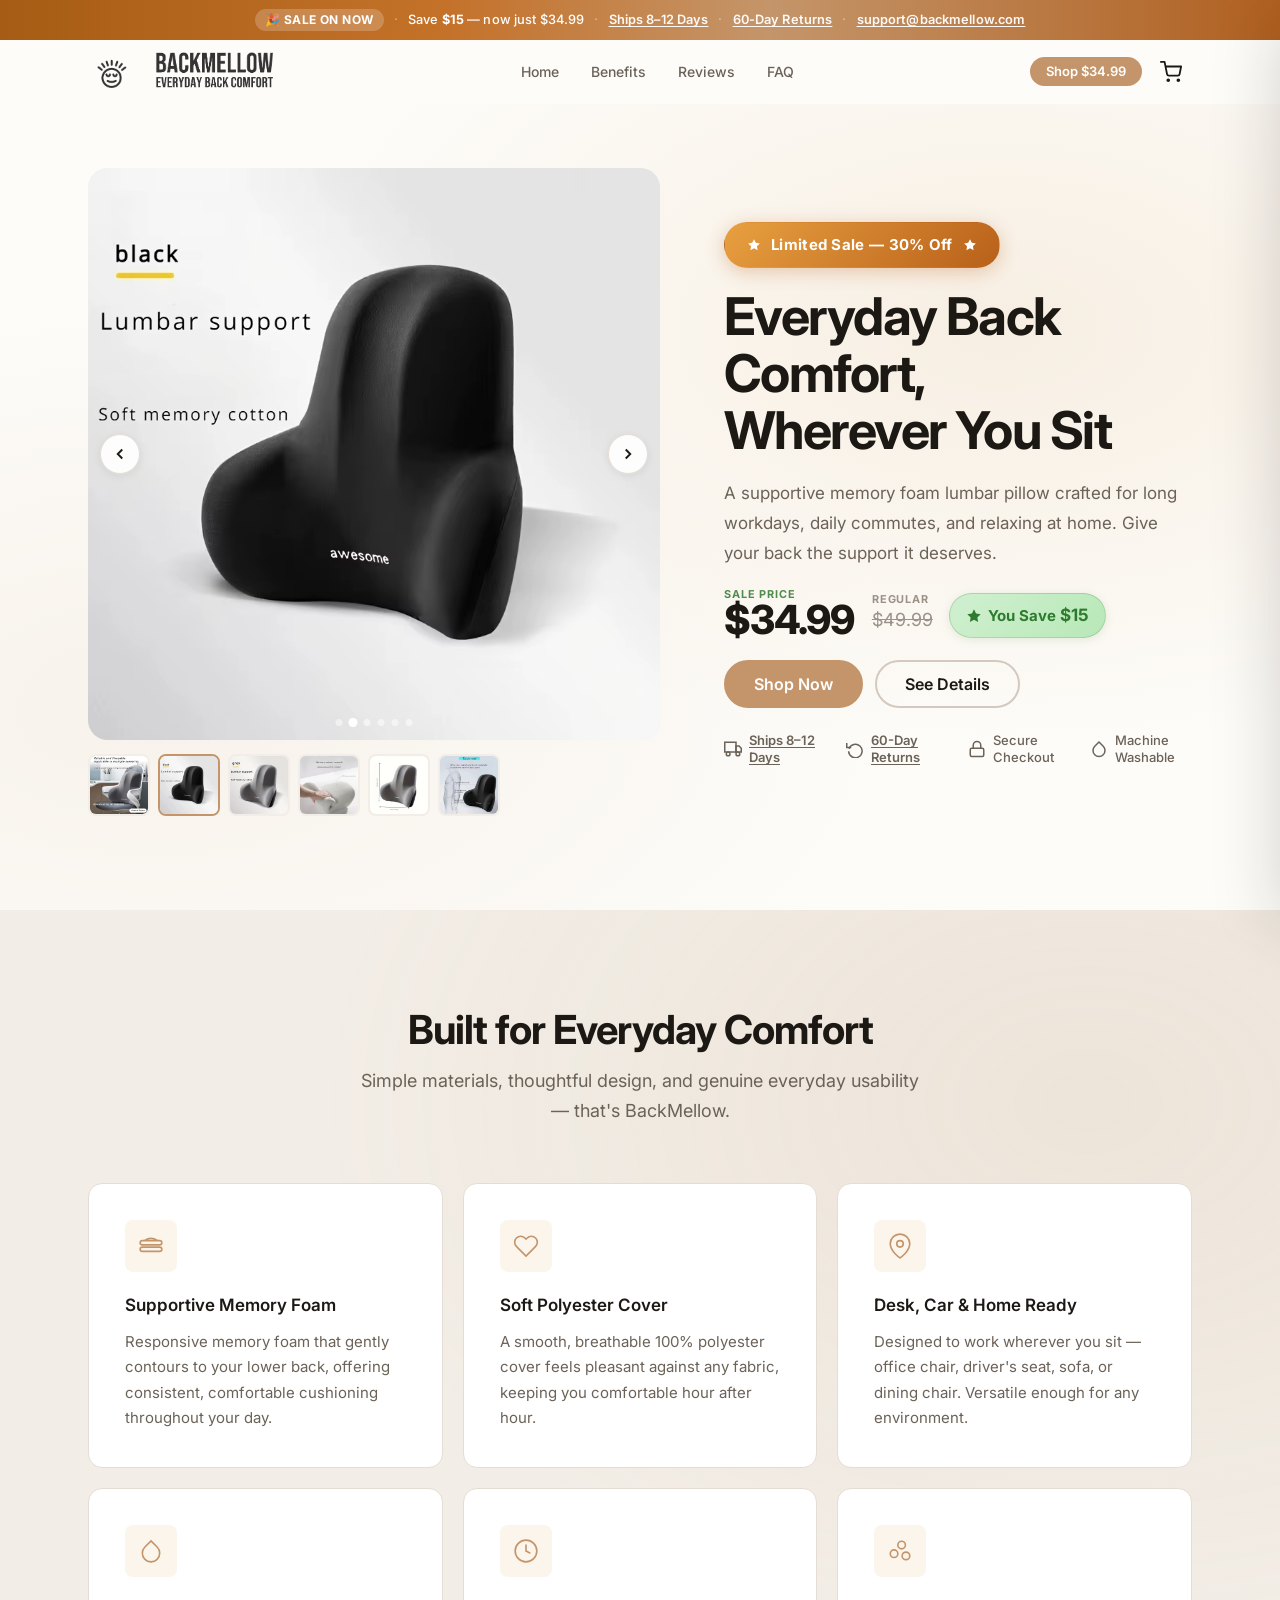
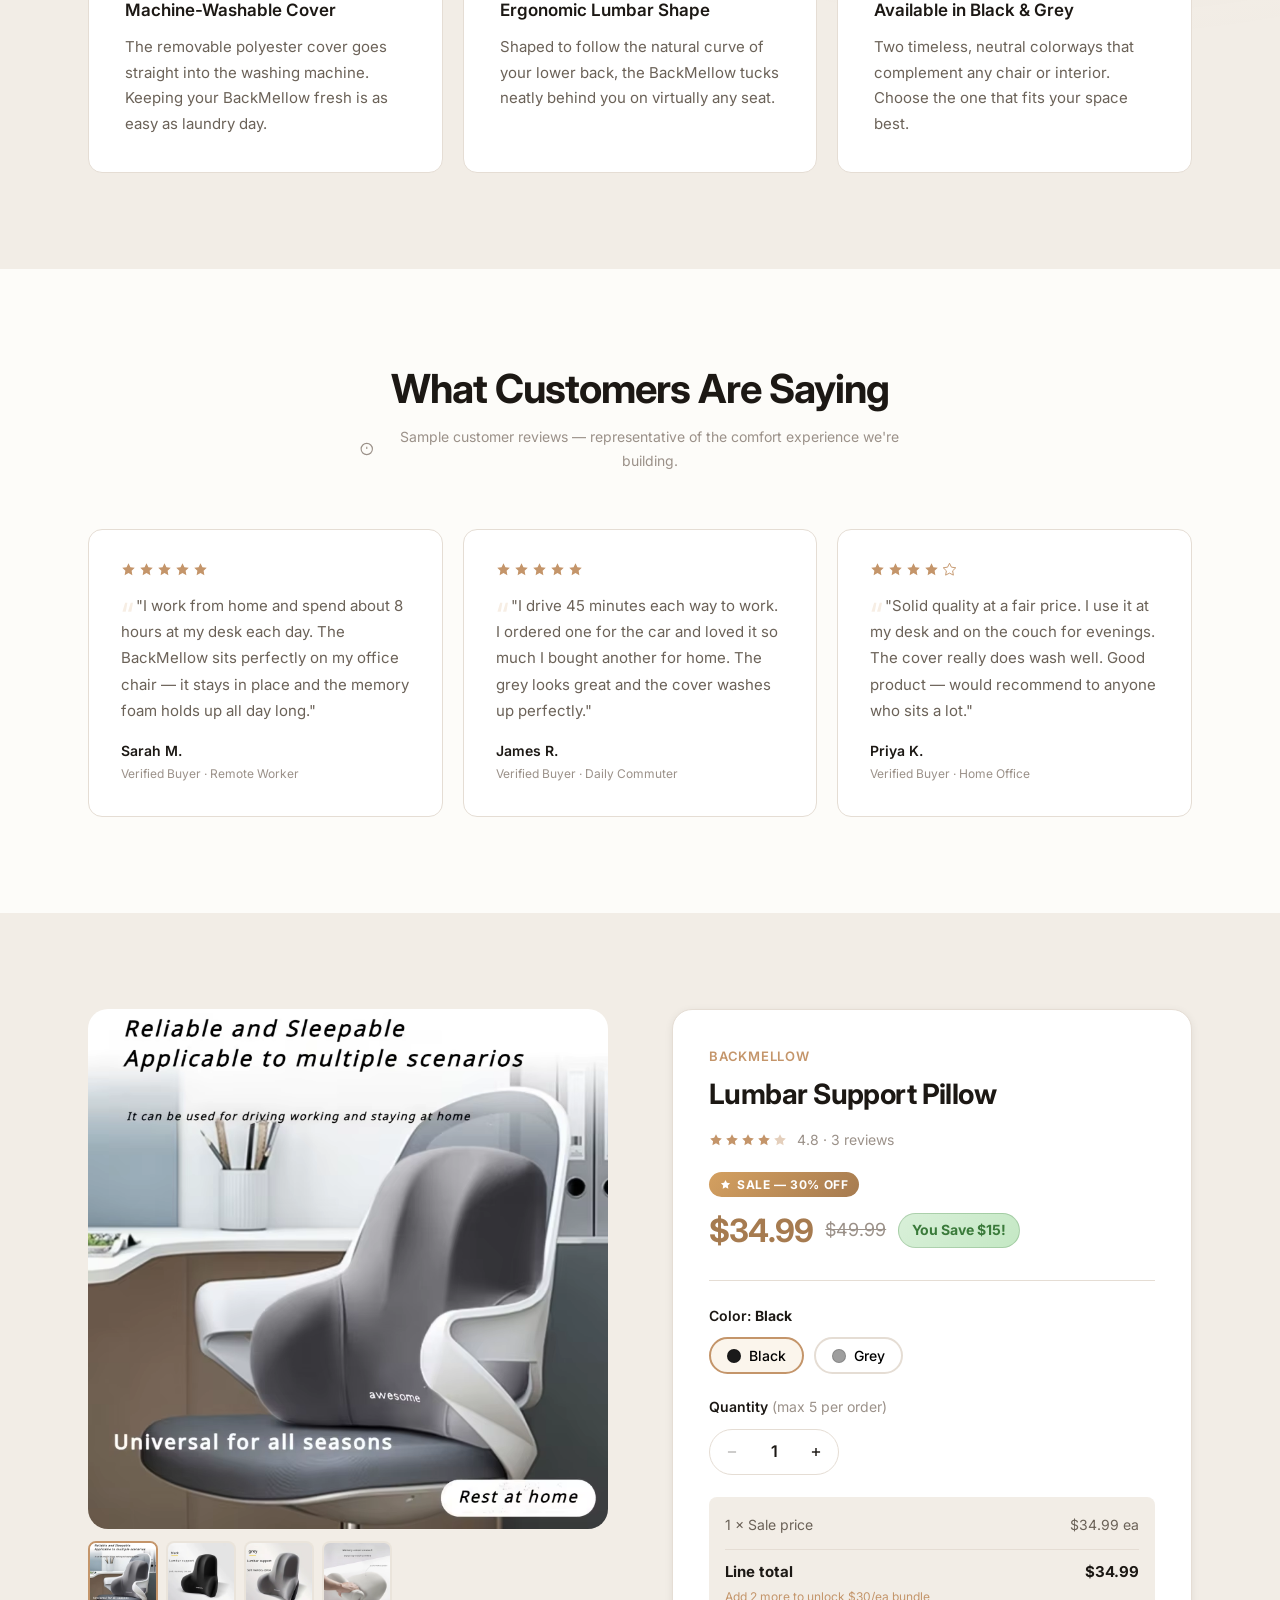
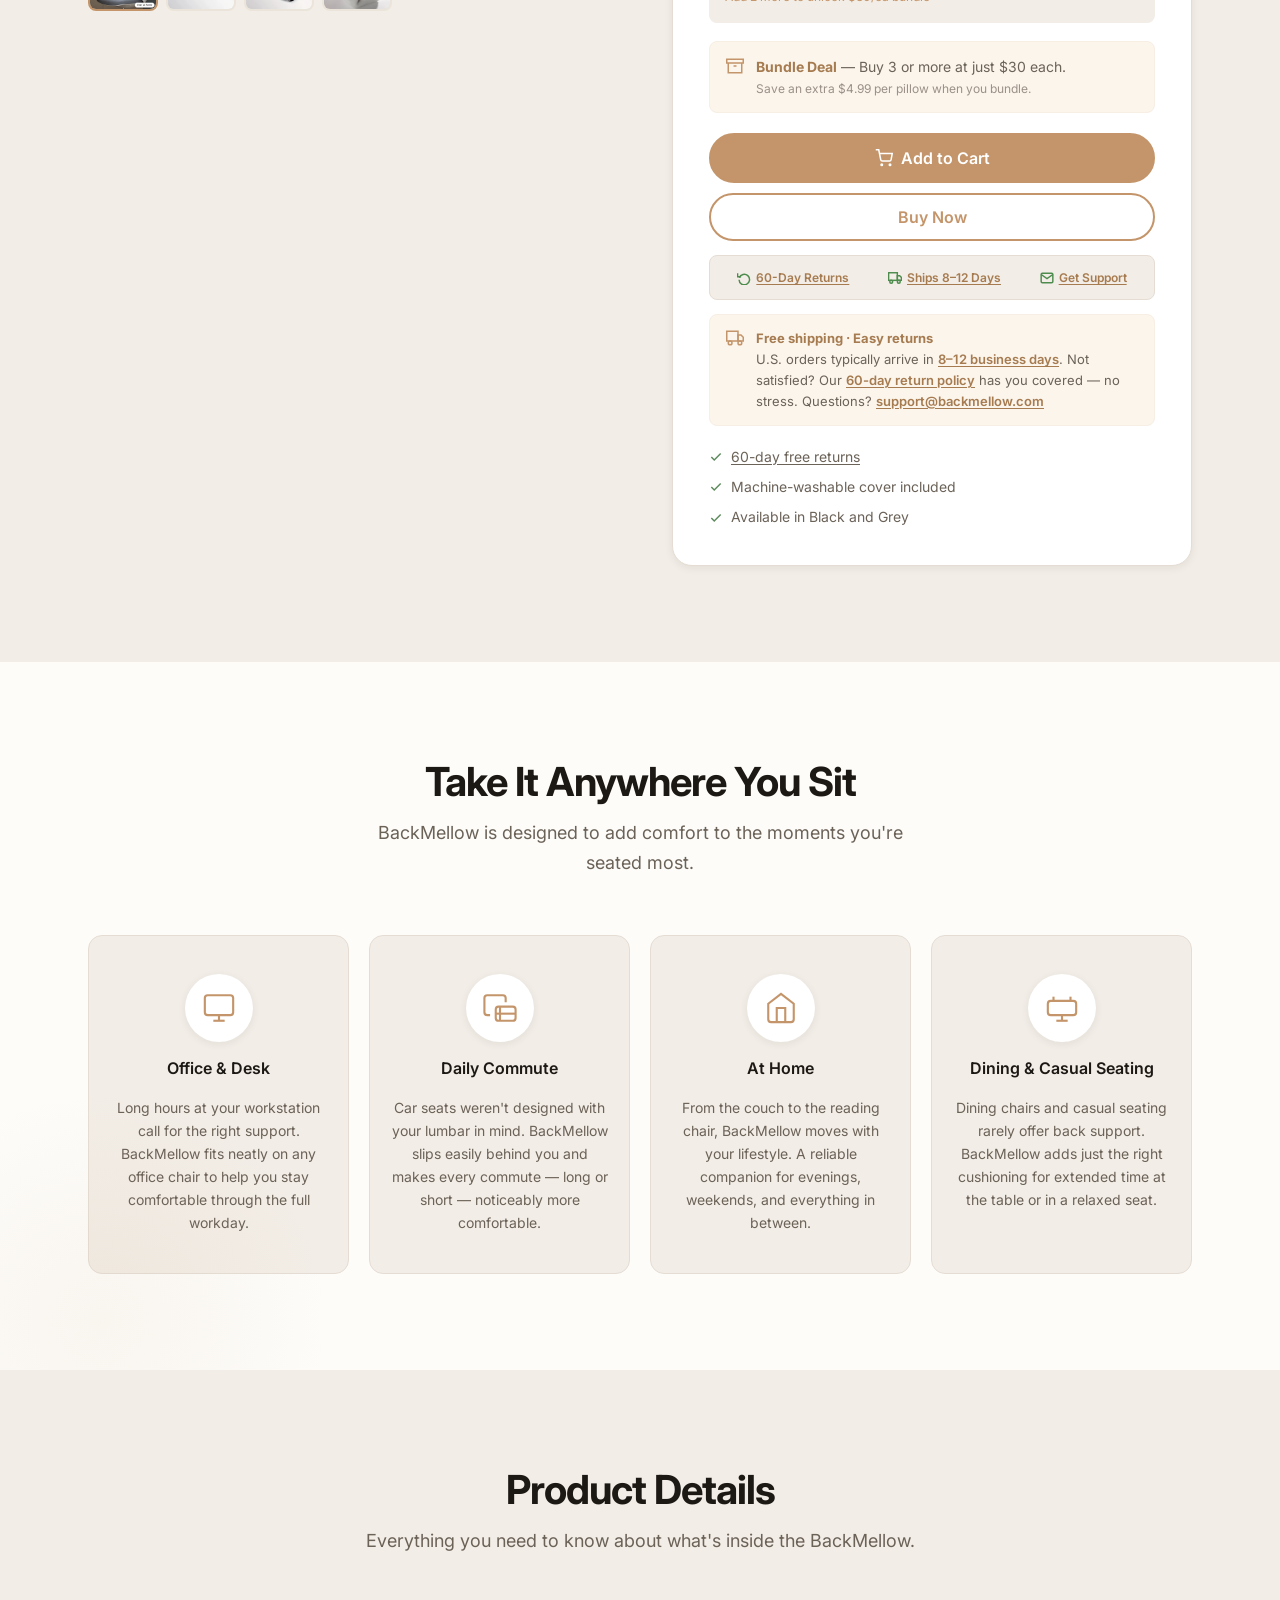
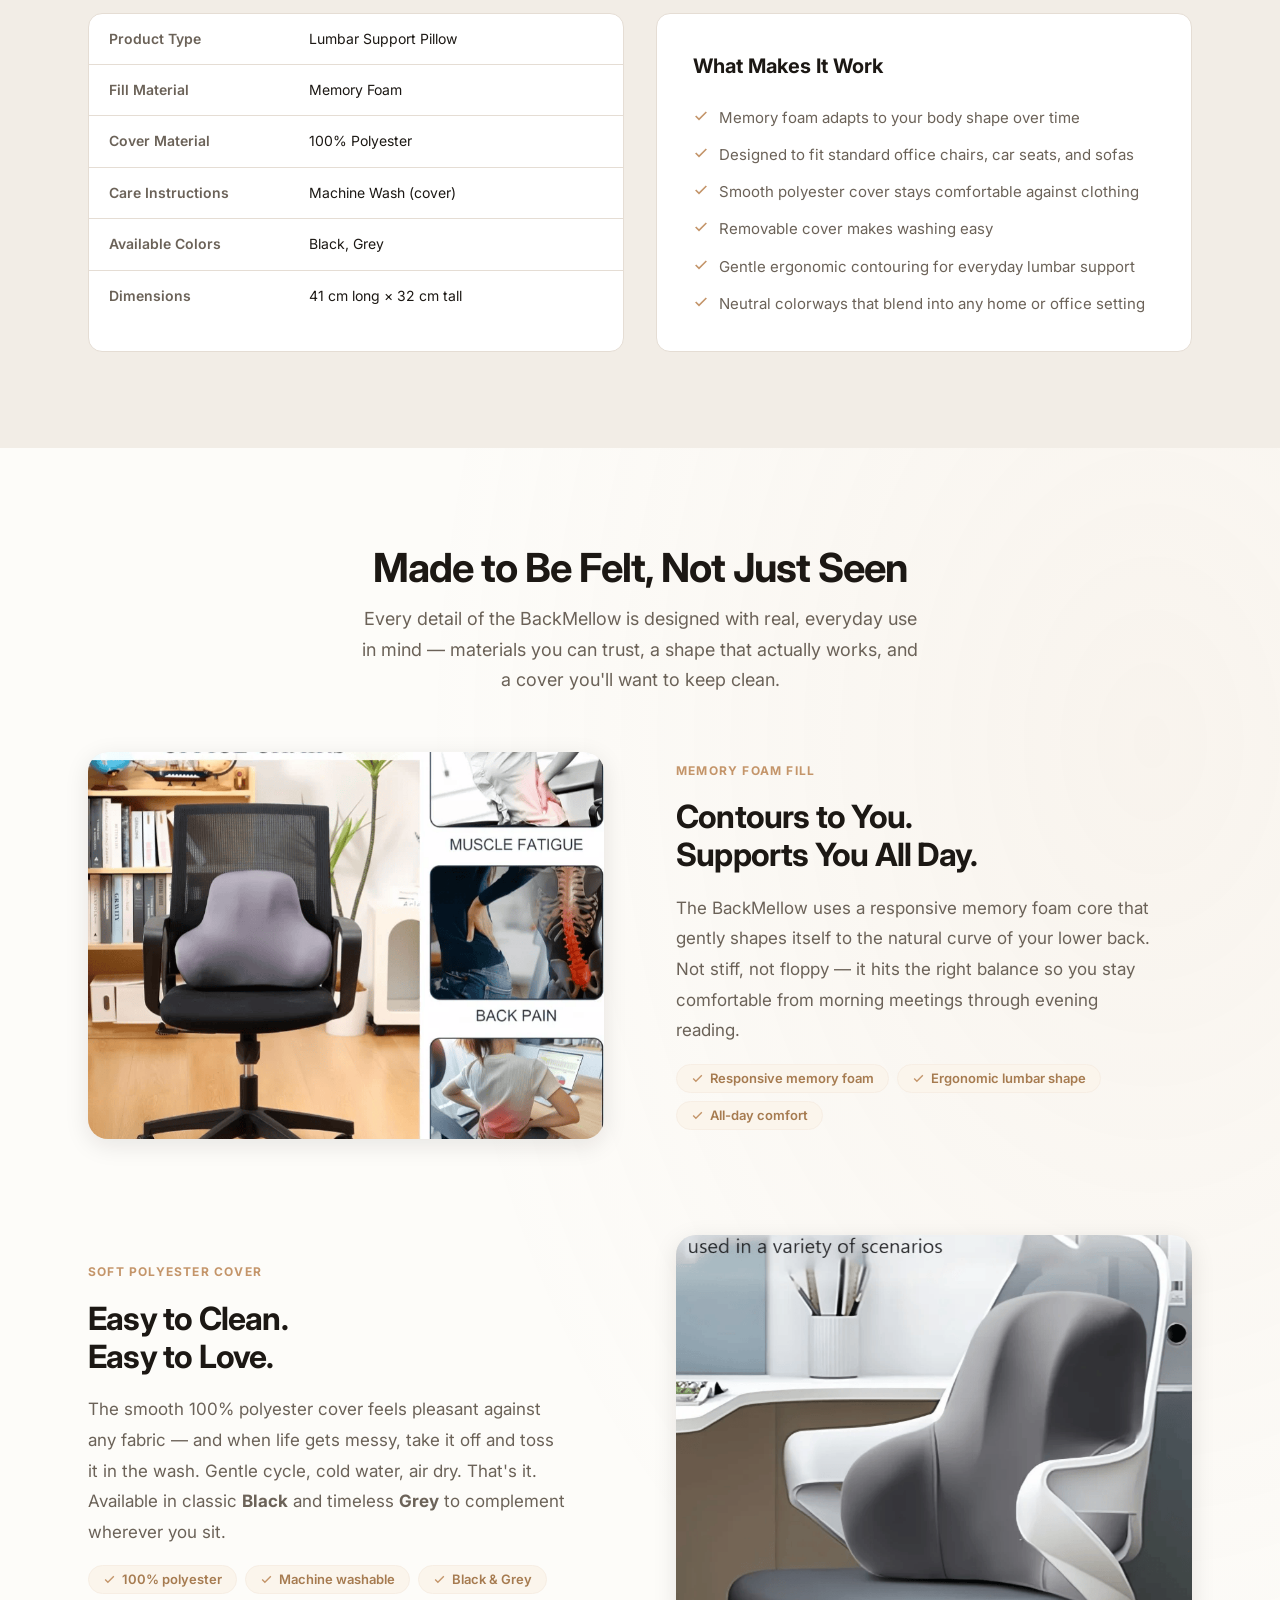
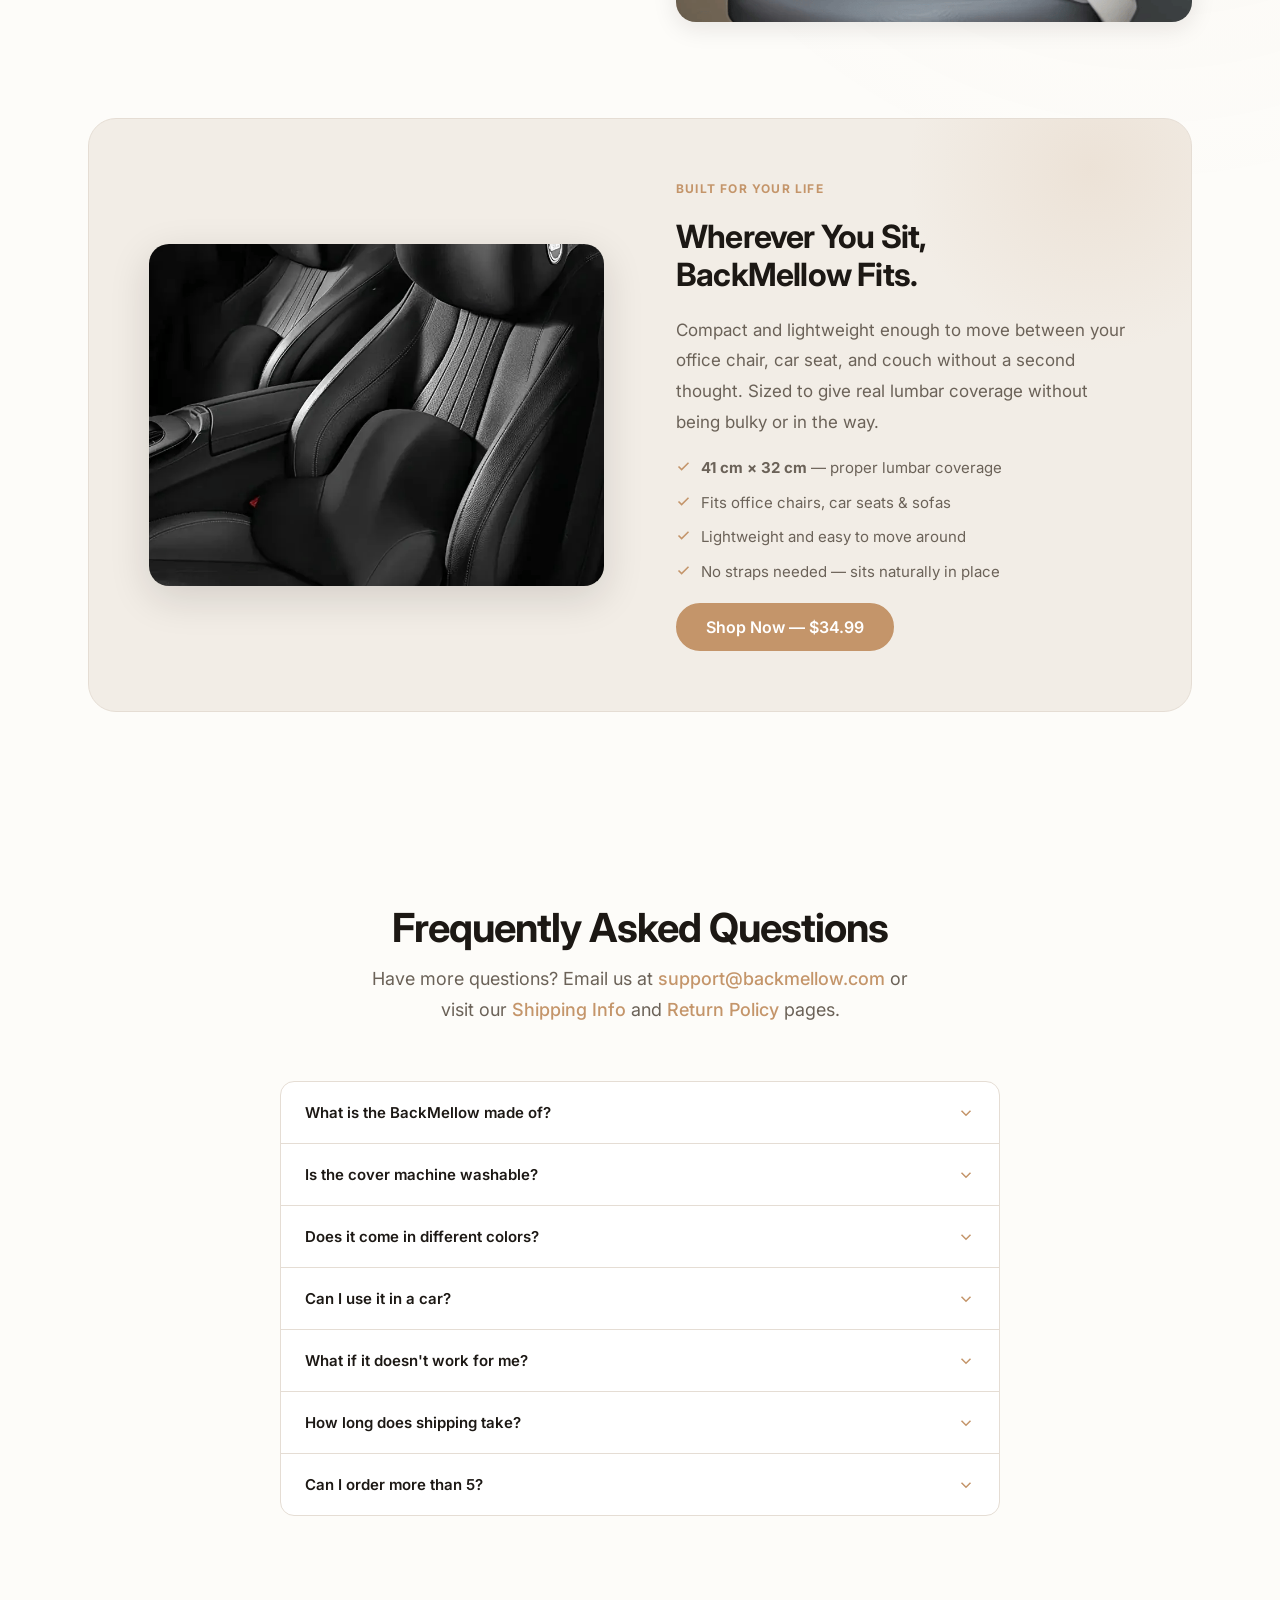
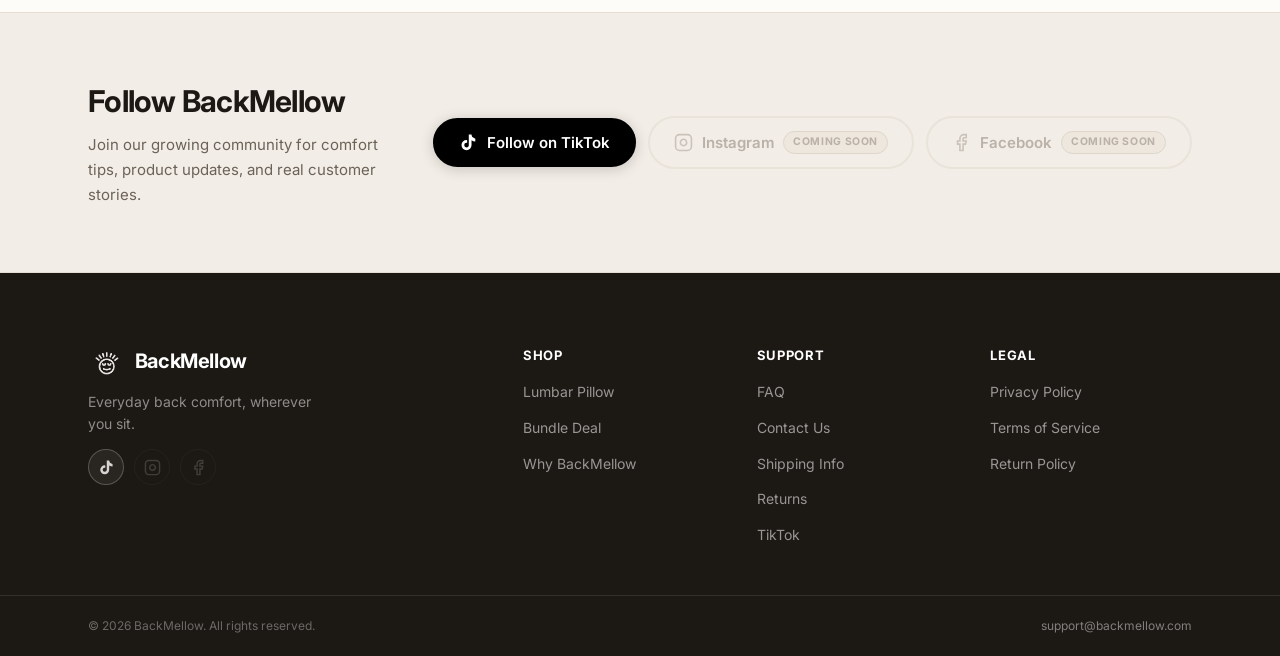
==== commit fc5c77c9: "fix favicons" ====
--- a/index.html
+++ b/index.html
@@ -8,13 +8,12 @@
   <meta property="og:description" content="A premium lumbar support pillow built for your desk, car, and home. Memory foam fill, soft polyester cover." />
   <title>BackMellow — Everyday Back Comfort</title>
 
-  <!-- Favicons — light mode (default) -->
+  <!-- Favicons -->
+  <link rel="icon" href="Favicons/favicon.ico" sizes="any" />
+  <link rel="icon" type="image/png" sizes="32x32" href="Favicons/favicon-32x32.png" />
+  <link rel="icon" type="image/png" sizes="16x16" href="Favicons/favicon-16x16.png" />
   <link rel="apple-touch-icon" sizes="180x180" href="Favicons/apple-touch-icon.png" />
-  <link rel="icon" type="image/png" sizes="32x32" href="Favicons/favicon-32x32.png" data-favicon="32x32" />
-  <link rel="icon" type="image/png" sizes="16x16" href="Favicons/favicon-16x16.png" data-favicon="16x16" />
   <link rel="manifest" href="Favicons/site.webmanifest" />
-  <!-- Dark-mode favicon swap (progressive enhancement) -->
-  <script>!function(){var m=window.matchMedia('(prefers-color-scheme: dark)'),f=function(d){document.querySelectorAll('link[data-favicon]').forEach(function(l){var s=l.dataset.favicon;l.href=(d?'Favicons_DarkMode':'Favicons')+'/favicon-'+s+'.png';});};f(m.matches);if(m.addEventListener)m.addEventListener('change',function(e){f(e.matches);});}();</script>
 
   <!-- Google Fonts: Inter -->
   <link rel="preconnect" href="https://fonts.googleapis.com" />
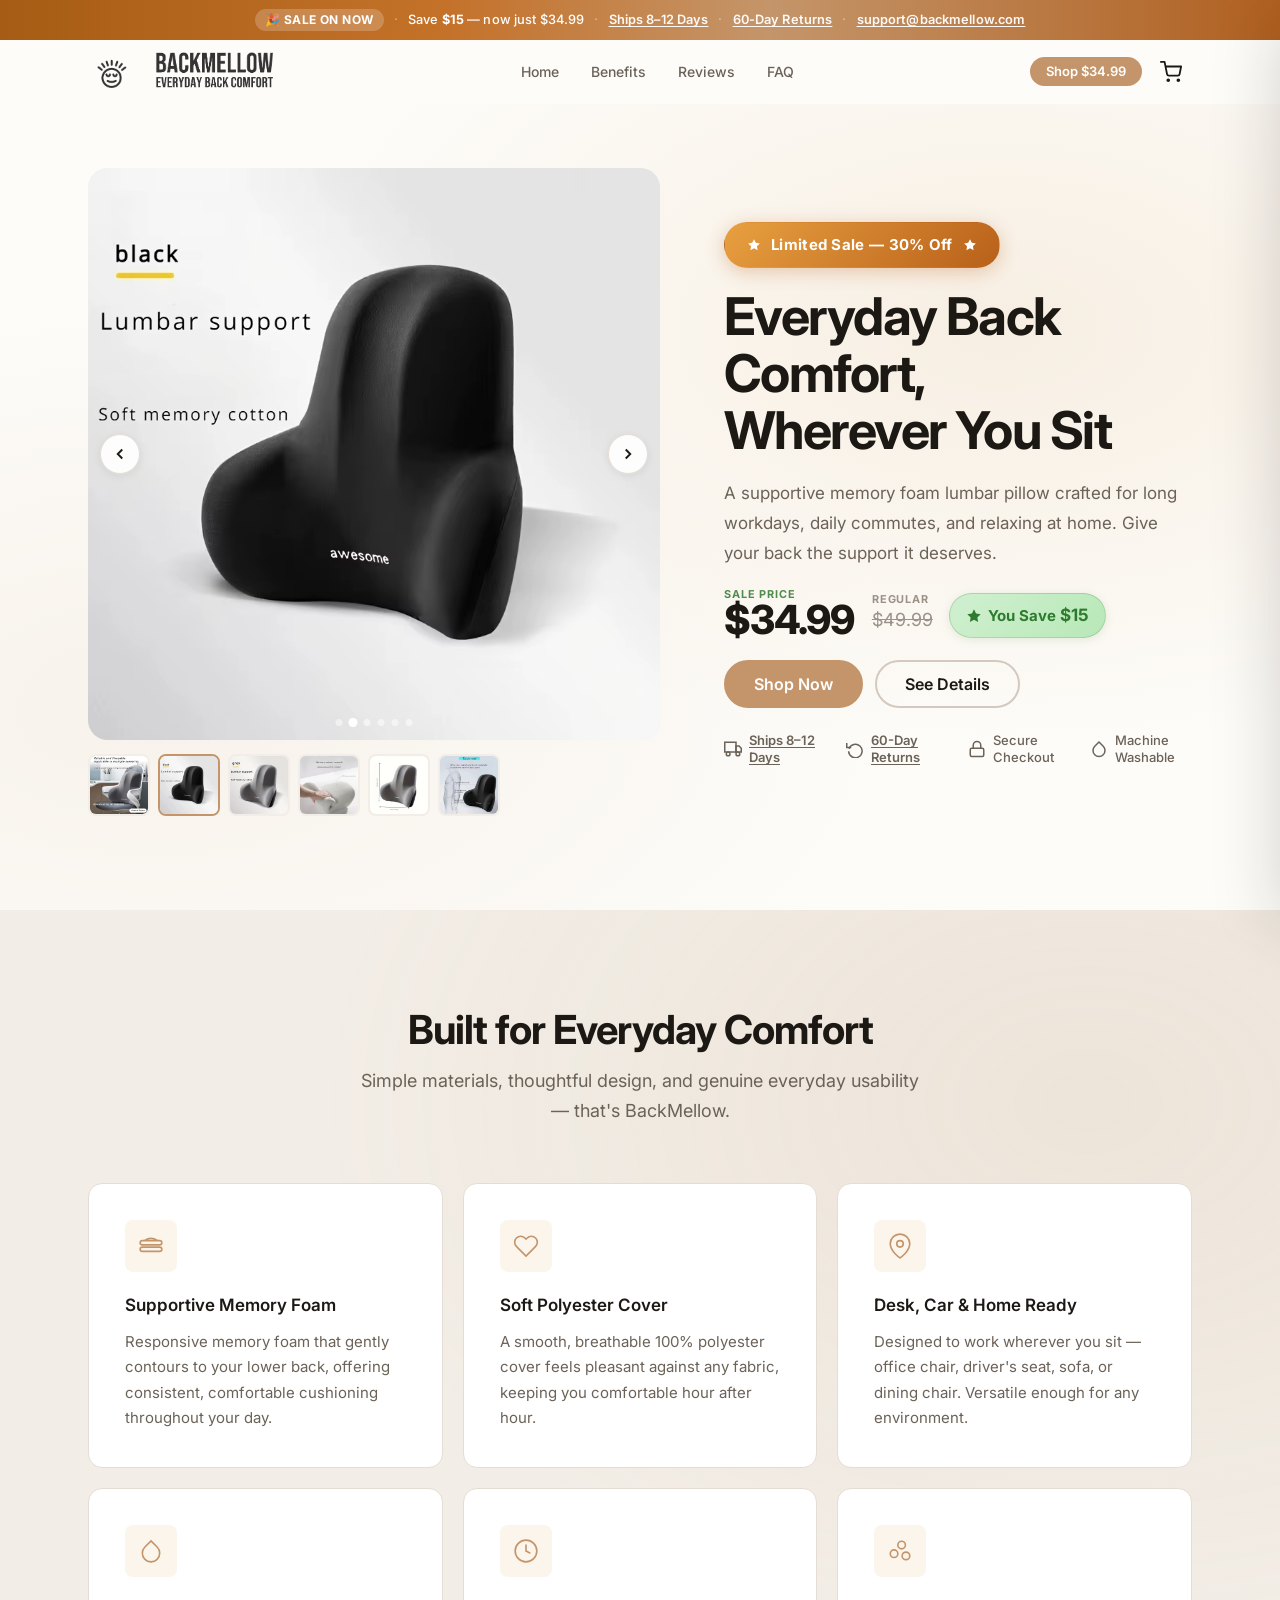
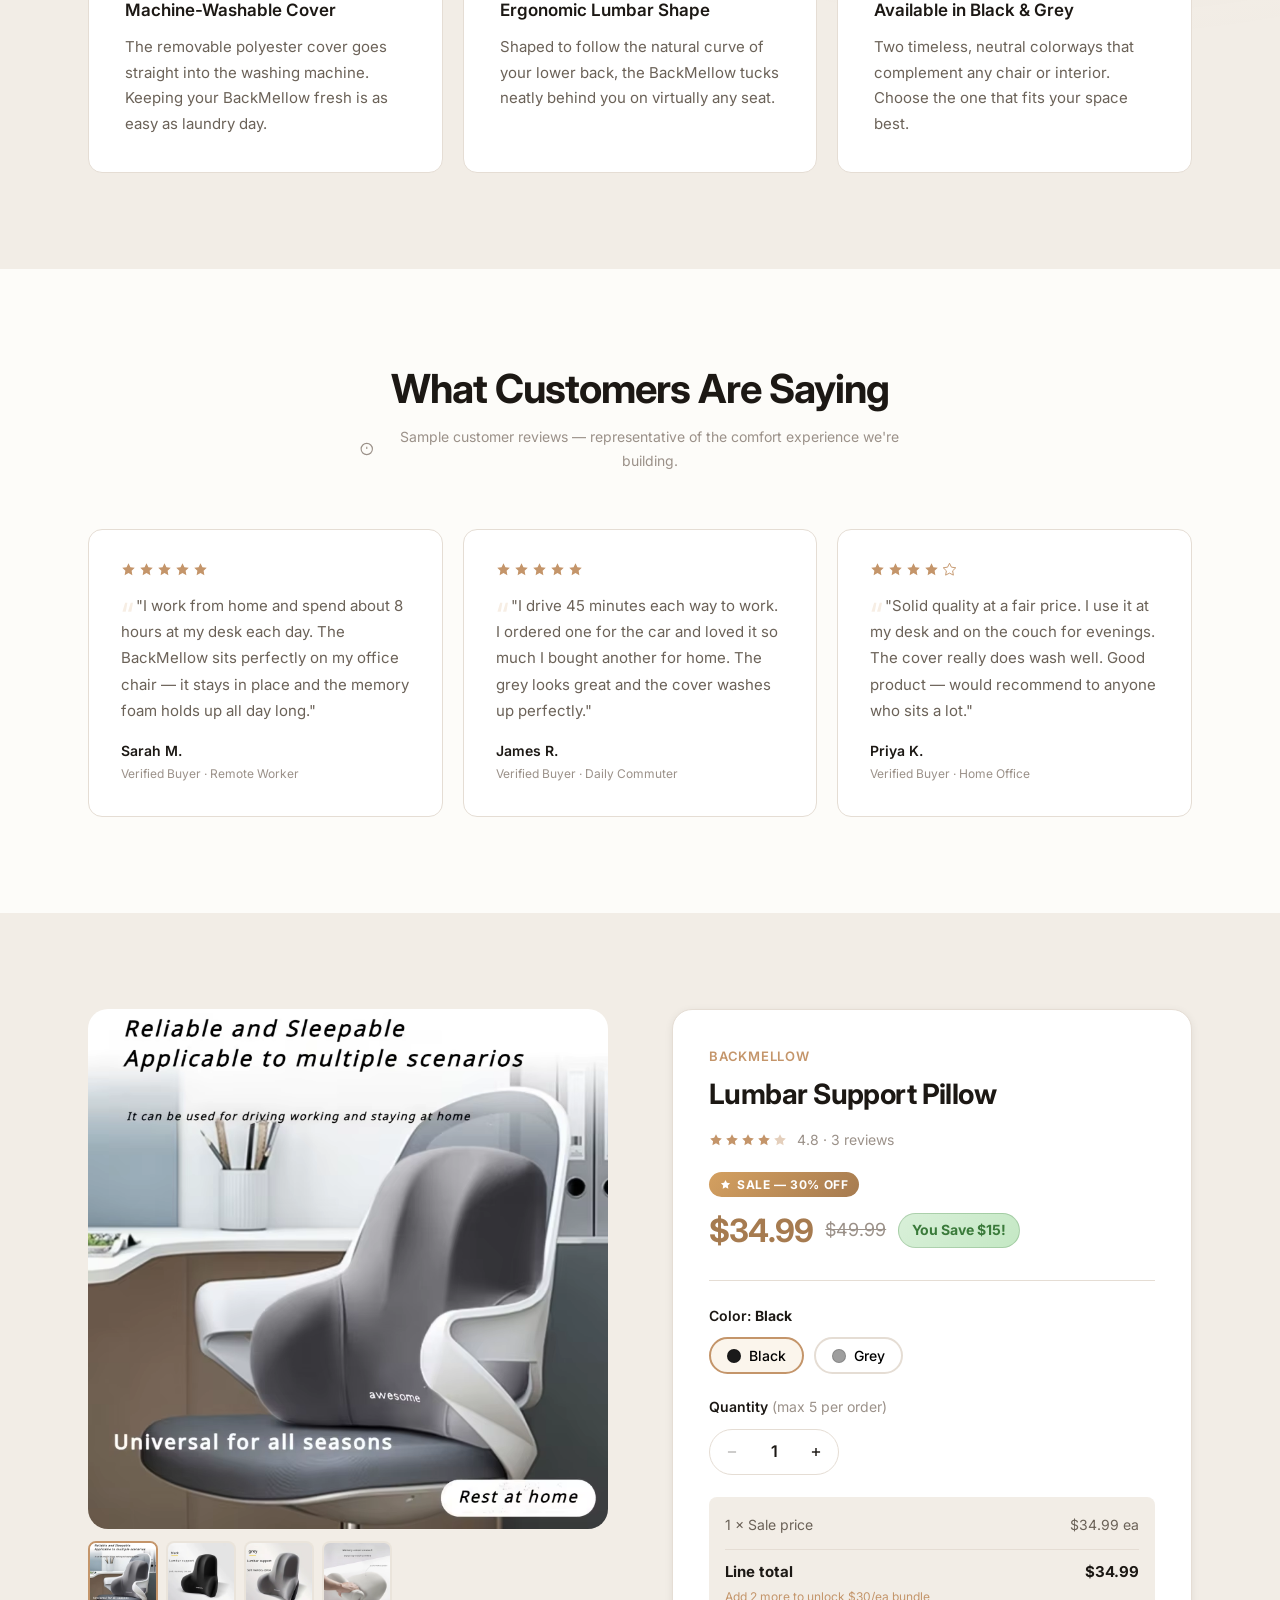
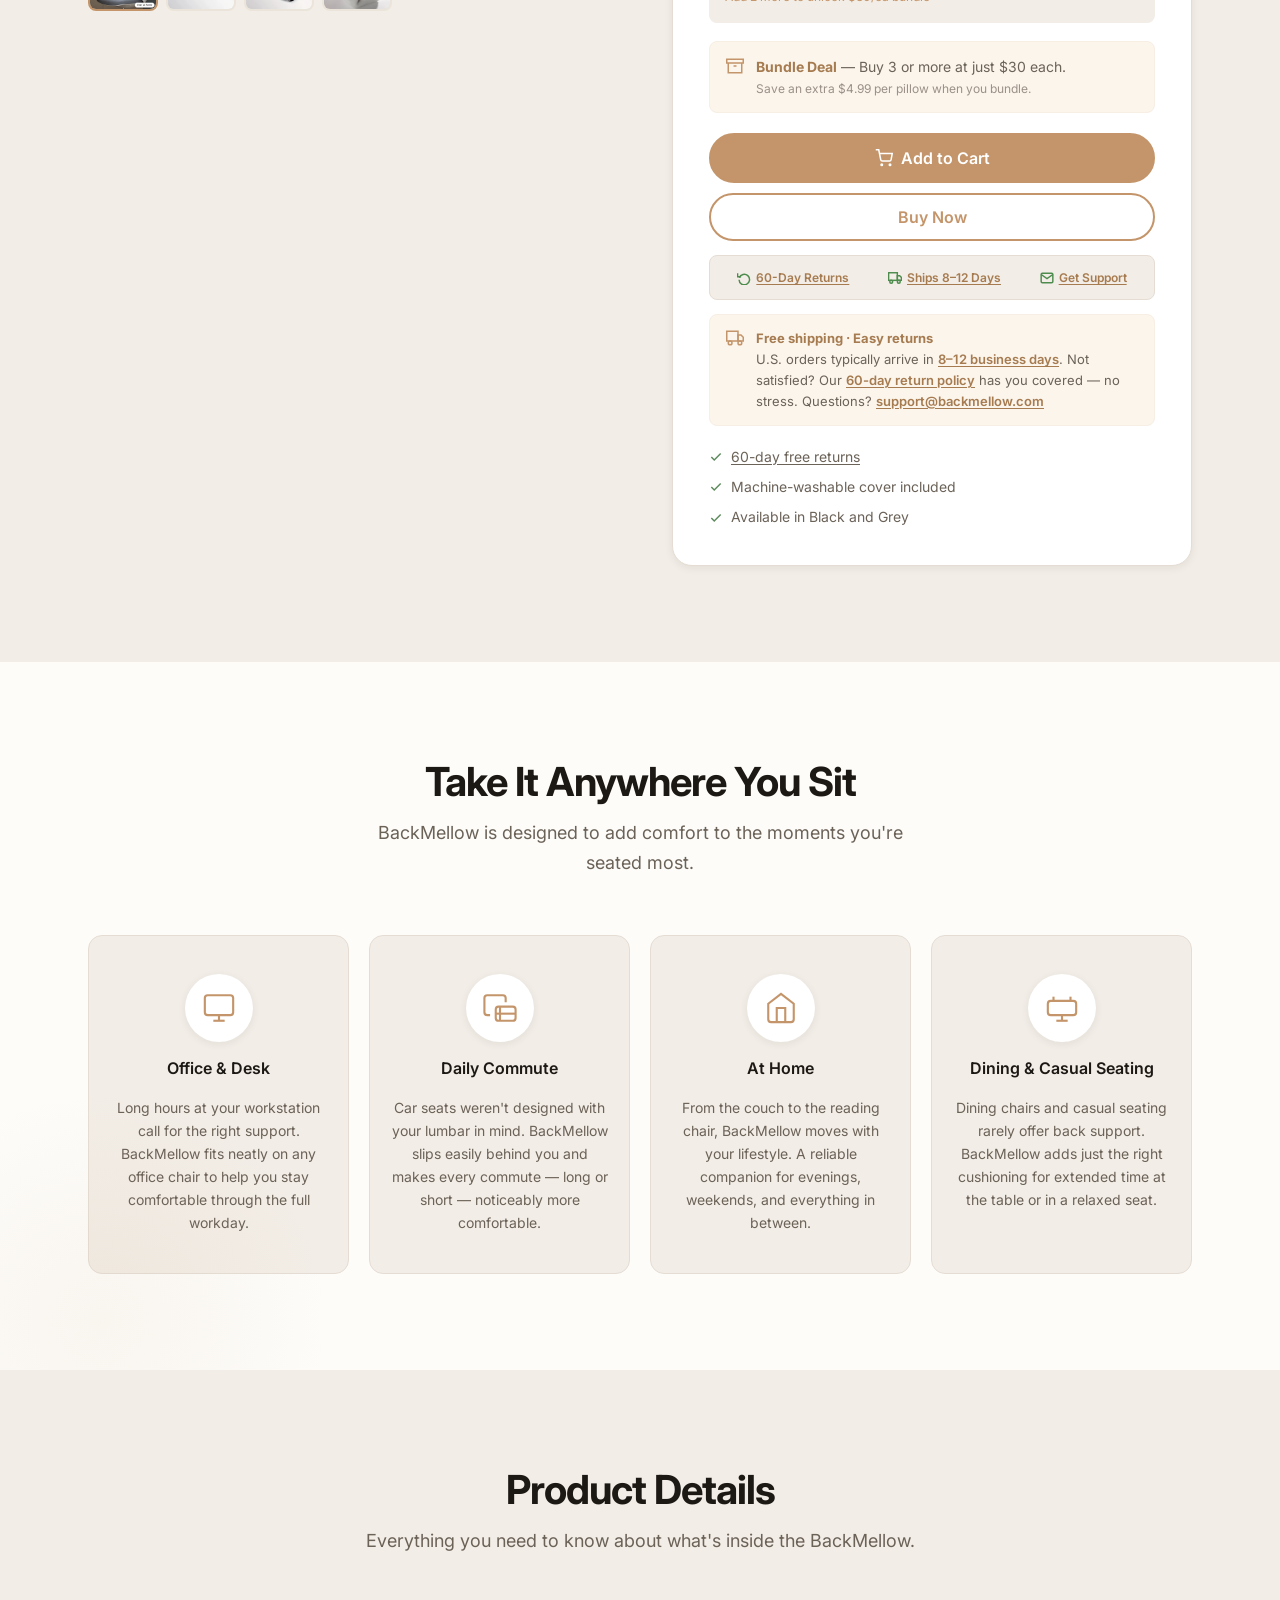
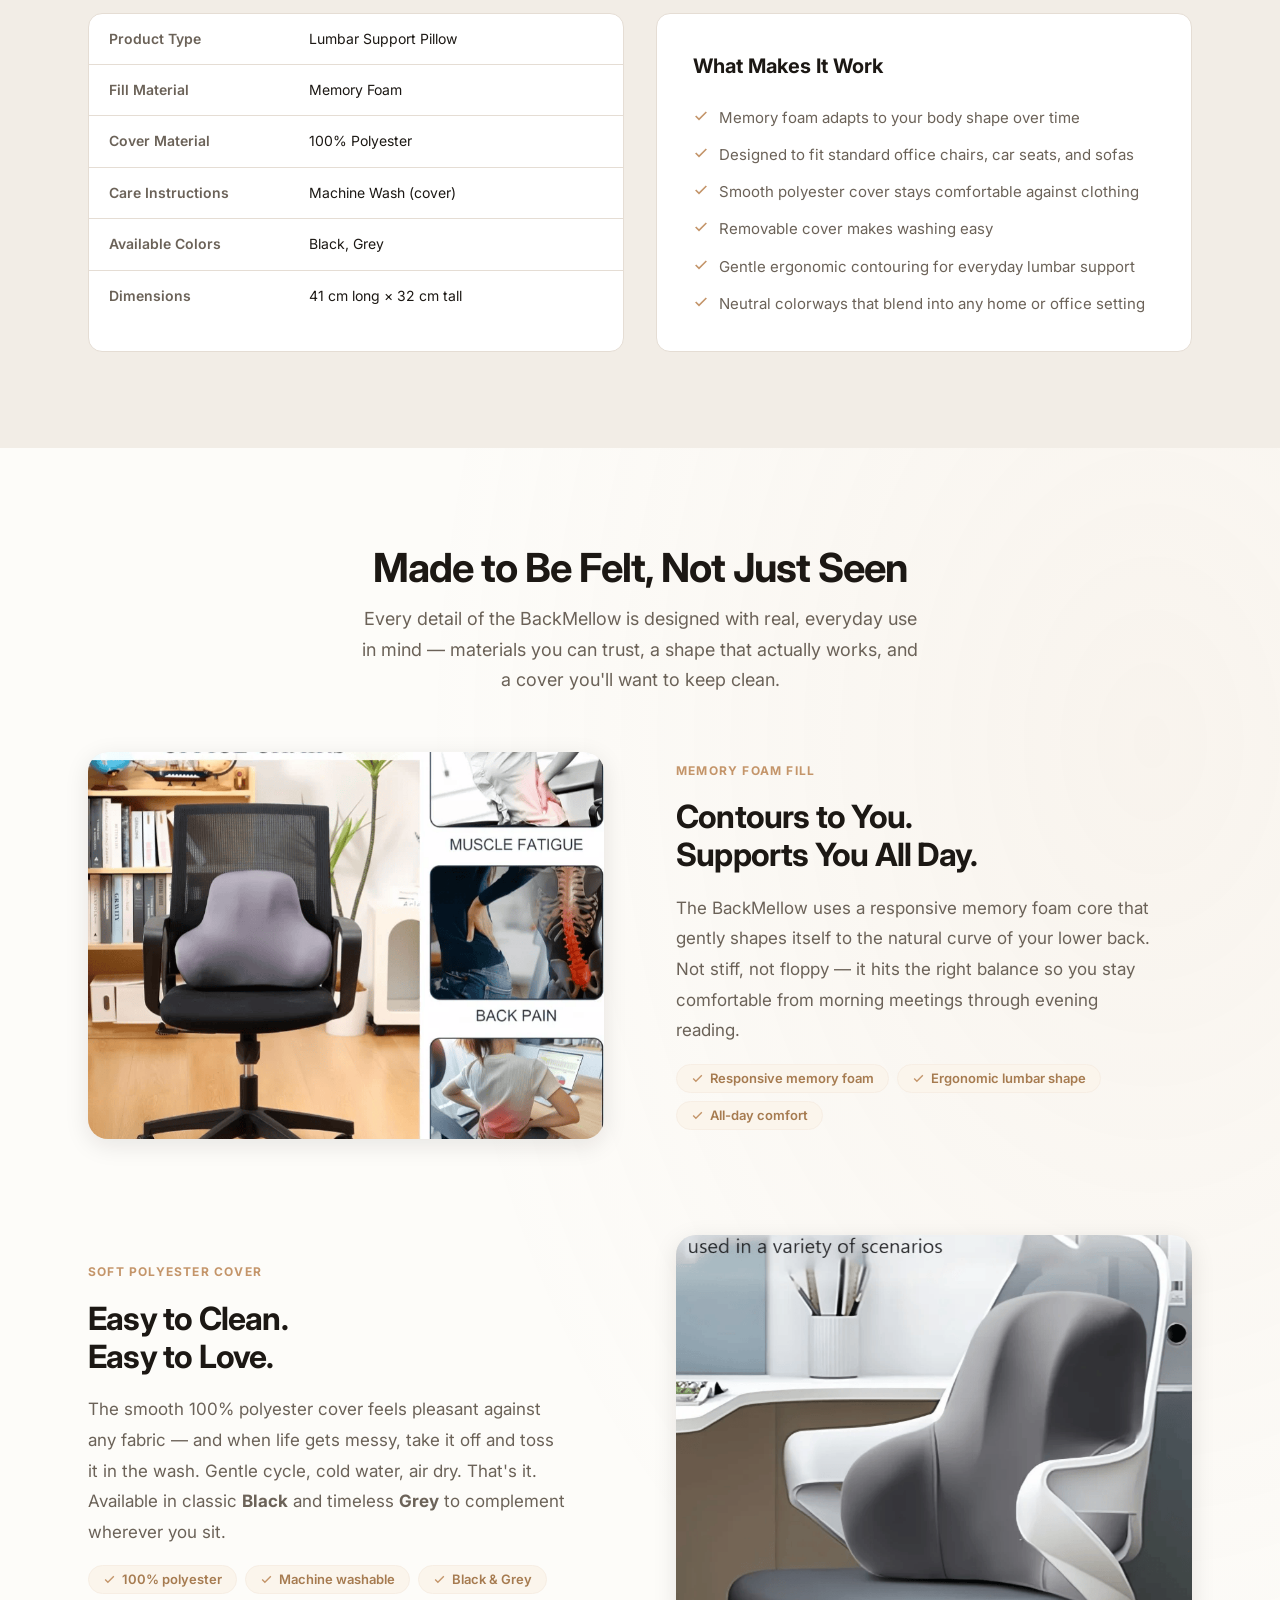
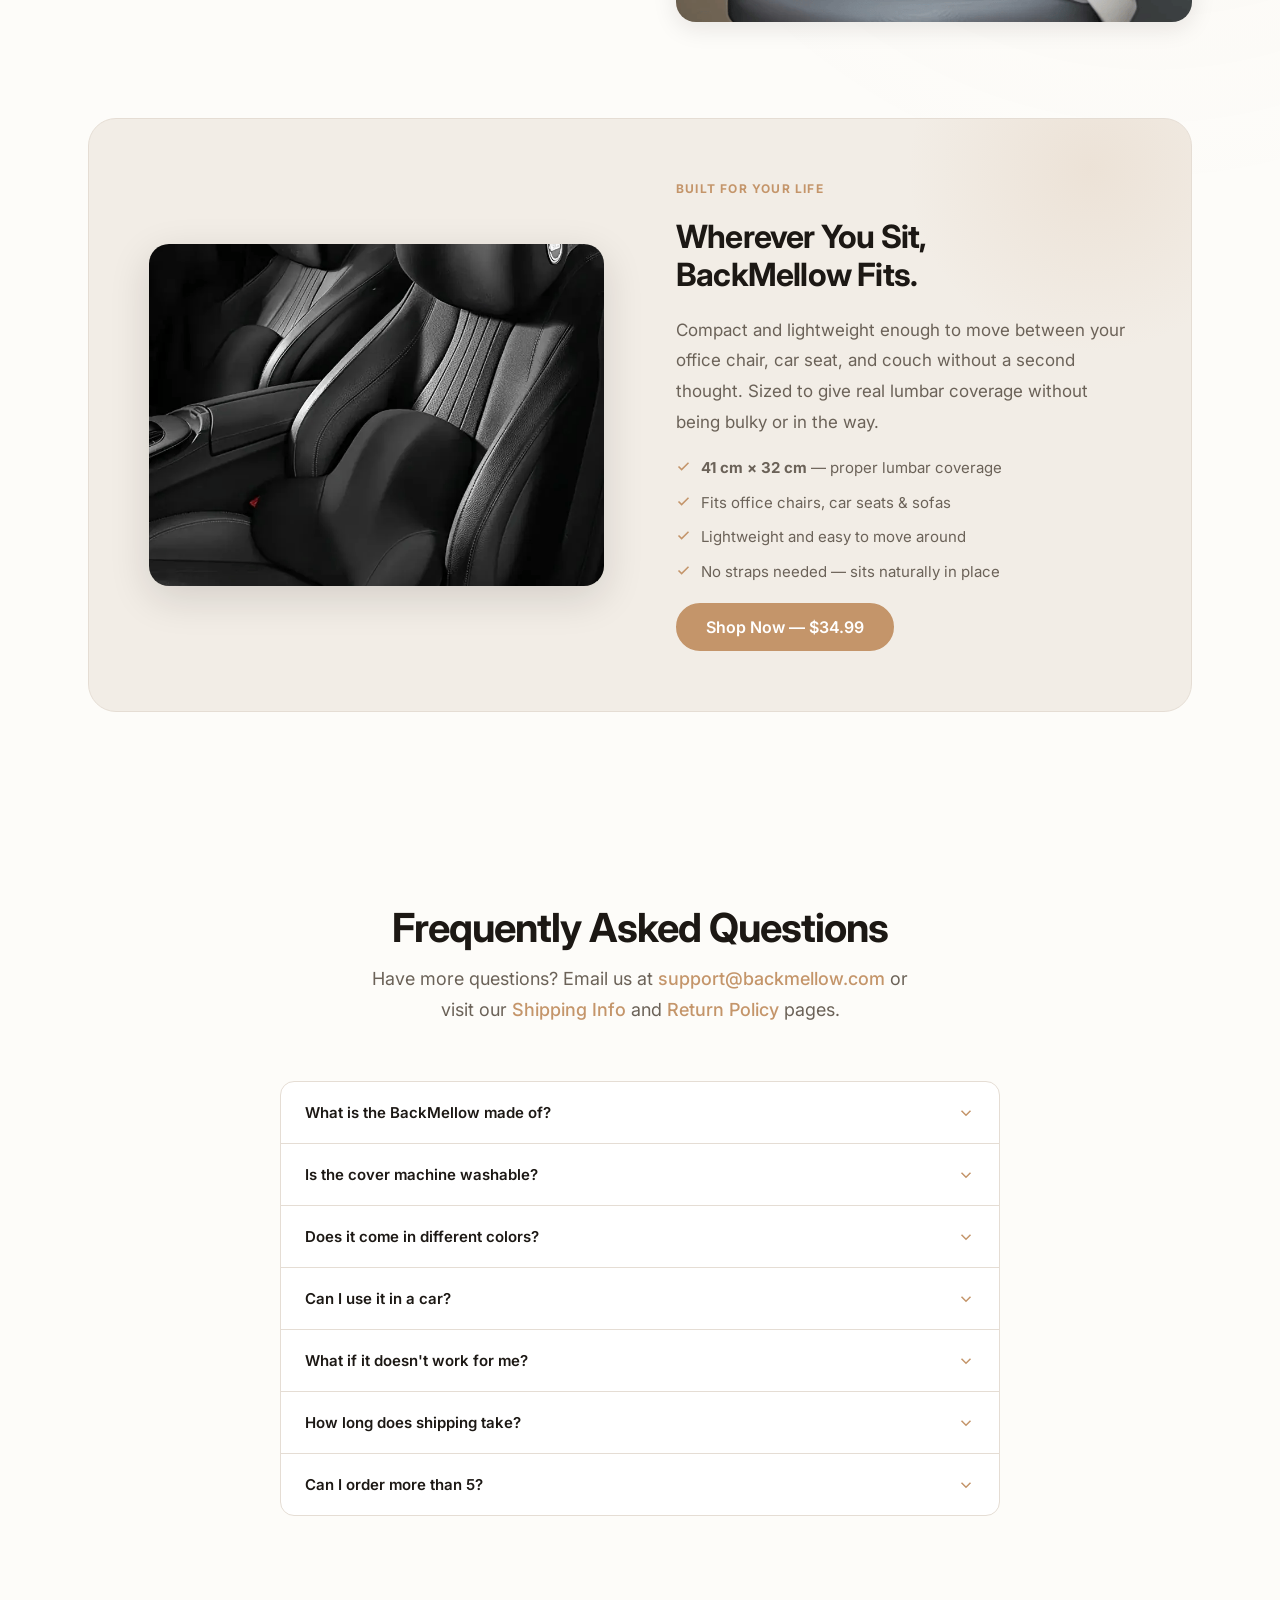
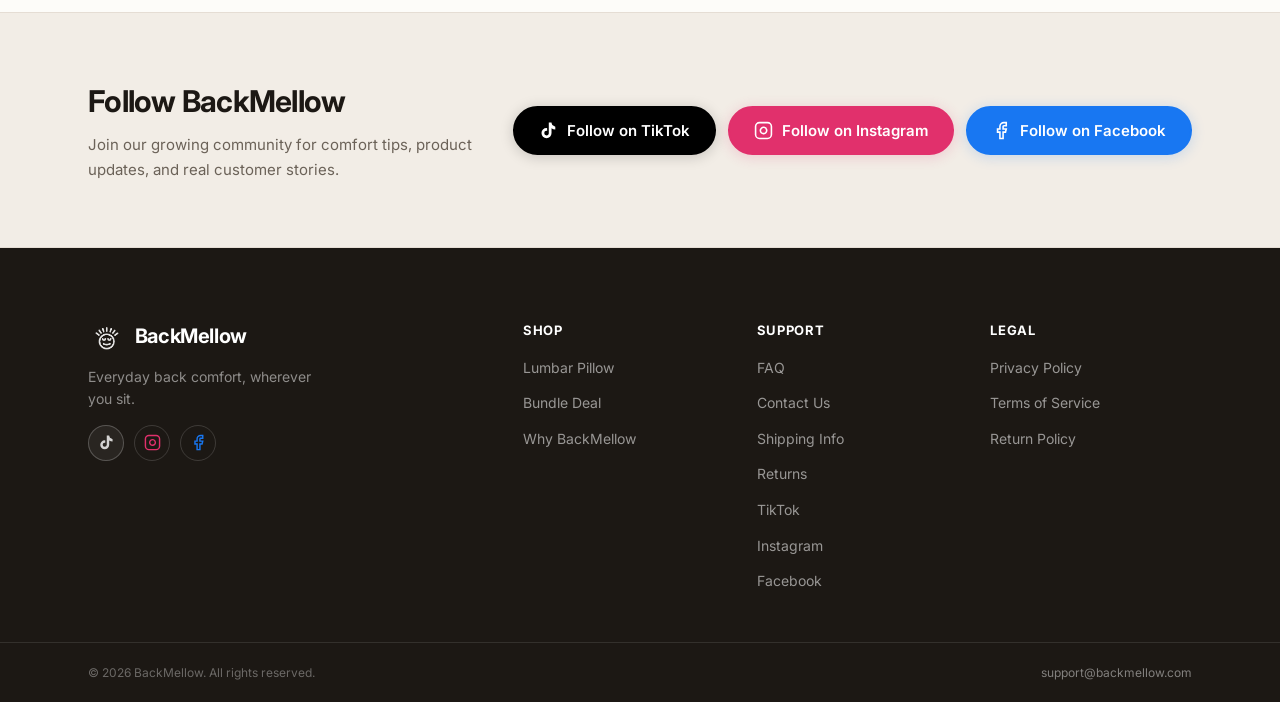
==== commit 8bc78681: "fix links" ====
--- a/index.html
+++ b/index.html
@@ -9,11 +9,11 @@
   <title>BackMellow — Everyday Back Comfort</title>
 
   <!-- Favicons -->
-  <link rel="icon" href="Favicons/favicon.ico" sizes="any" />
-  <link rel="icon" type="image/png" sizes="32x32" href="Favicons/favicon-32x32.png" />
-  <link rel="icon" type="image/png" sizes="16x16" href="Favicons/favicon-16x16.png" />
-  <link rel="apple-touch-icon" sizes="180x180" href="Favicons/apple-touch-icon.png" />
-  <link rel="manifest" href="Favicons/site.webmanifest" />
+  <link rel="icon" type="image/png" sizes="96x96" href="favicon-package/favicon-96x96.png" />
+  <link rel="icon" href="favicon-package/favicon.svg" type="image/svg+xml" sizes="any" />
+  <link rel="icon" href="favicon-package/favicon.ico" />
+  <meta name="theme-color" content="#ffffff" media="(prefers-color-scheme: light)" />
+  <meta name="theme-color" content="#0f172a" media="(prefers-color-scheme: dark)" />
 
   <!-- Google Fonts: Inter -->
   <link rel="preconnect" href="https://fonts.googleapis.com" />
@@ -1073,25 +1073,29 @@
           Follow on TikTok
         </a>
 
-        <!-- Instagram — coming soon -->
-        <span class="btn-social btn-social-soon" role="img" aria-label="Instagram — coming soon">
+        <!-- Instagram — live -->
+        <a href="https://www.instagram.com/backmellowofficial/"
+           class="btn-social btn-instagram"
+           target="_blank" rel="noopener noreferrer"
+           aria-label="Follow BackMellow on Instagram">
           <svg width="19" height="19" viewBox="0 0 24 24" fill="none" stroke="currentColor" stroke-width="2" aria-hidden="true">
             <rect x="2" y="2" width="20" height="20" rx="5" ry="5"/>
             <path d="M16 11.37A4 4 0 1 1 12.63 8 4 4 0 0 1 16 11.37z"/>
             <line x1="17.5" y1="6.5" x2="17.51" y2="6.5"/>
           </svg>
-          Instagram
-          <span class="social-soon-badge">Coming Soon</span>
-        </span>
-
-        <!-- Facebook — coming soon -->
-        <span class="btn-social btn-social-soon" role="img" aria-label="Facebook — coming soon">
+          Follow on Instagram
+        </a>
+
+        <!-- Facebook — live -->
+        <a href="https://www.facebook.com/profile.php?id=61573472469023"
+           class="btn-social btn-facebook"
+           target="_blank" rel="noopener noreferrer"
+           aria-label="Follow BackMellow on Facebook">
           <svg width="19" height="19" viewBox="0 0 24 24" fill="none" stroke="currentColor" stroke-width="2" aria-hidden="true">
             <path d="M18 2h-3a5 5 0 0 0-5 5v3H7v4h3v8h4v-8h3l1-4h-4V7a1 1 0 0 1 1-1h3z"/>
           </svg>
-          Facebook
-          <span class="social-soon-badge">Coming Soon</span>
-        </span>
+          Follow on Facebook
+        </a>
 
       </div>
     </div>
@@ -1119,20 +1123,26 @@
               <path d="M19.59 6.69a4.83 4.83 0 0 1-3.77-4.25V2h-3.45v13.67a2.89 2.89 0 0 1-2.88 2.5 2.89 2.89 0 0 1-2.89-2.89 2.89 2.89 0 0 1 2.89-2.89c.28 0 .54.04.79.1V9.01a6.27 6.27 0 0 0-.79-.05 6.34 6.34 0 0 0-6.34 6.34 6.34 6.34 0 0 0 6.34 6.34 6.34 6.34 0 0 0 6.33-6.34V9.21a8.16 8.16 0 0 0 4.77 1.52V7.28a4.85 4.85 0 0 1-1-.59z"/>
             </svg>
           </a>
-          <!-- Instagram — coming soon -->
-          <span class="social-icon social-icon-soon" role="img" aria-label="Instagram — coming soon">
+          <!-- Instagram — live -->
+          <a href="https://www.instagram.com/backmellowofficial/"
+             class="social-icon social-icon-instagram"
+             aria-label="Follow BackMellow on Instagram"
+             target="_blank" rel="noopener noreferrer">
             <svg width="17" height="17" viewBox="0 0 24 24" fill="none" stroke="currentColor" stroke-width="2" aria-hidden="true">
               <rect x="2" y="2" width="20" height="20" rx="5" ry="5"/>
               <path d="M16 11.37A4 4 0 1 1 12.63 8 4 4 0 0 1 16 11.37z"/>
               <line x1="17.5" y1="6.5" x2="17.51" y2="6.5"/>
             </svg>
-          </span>
-          <!-- Facebook — coming soon -->
-          <span class="social-icon social-icon-soon" role="img" aria-label="Facebook — coming soon">
+          </a>
+          <!-- Facebook — live -->
+          <a href="https://www.facebook.com/profile.php?id=61573472469023"
+             class="social-icon social-icon-facebook"
+             aria-label="Follow BackMellow on Facebook"
+             target="_blank" rel="noopener noreferrer">
             <svg width="17" height="17" viewBox="0 0 24 24" fill="none" stroke="currentColor" stroke-width="2" aria-hidden="true">
               <path d="M18 2h-3a5 5 0 0 0-5 5v3H7v4h3v8h4v-8h3l1-4h-4V7a1 1 0 0 1 1-1h3z"/>
             </svg>
-          </span>
+          </a>
         </div>
       </div>
 
@@ -1153,6 +1163,8 @@
           <li><a href="shipping.html">Shipping Info</a></li>
           <li><a href="returns.html">Returns</a></li>
           <li><a href="https://www.tiktok.com/@backmellow8?is_from_webapp=1&amp;sender_device=pc" target="_blank" rel="noopener noreferrer">TikTok</a></li>
+          <li><a href="https://www.instagram.com/backmellowofficial/" target="_blank" rel="noopener noreferrer">Instagram</a></li>
+          <li><a href="https://www.facebook.com/profile.php?id=61573472469023" target="_blank" rel="noopener noreferrer">Facebook</a></li>
         </ul>
       </div>
 
--- a/css/styles.css
+++ b/css/styles.css
@@ -1423,23 +1423,143 @@
   transform: translateY(-1px);
 }
 
-/* Coming-Soon social buttons */
-.btn-social-soon {
-  background: transparent; color: var(--text-muted);
-  border-color: var(--border); opacity: .65; cursor: not-allowed;
-}
-.btn-social-soon svg { opacity: .7; }
-
-.social-soon-badge {
-  display: inline-flex; align-items: center;
-  padding: 2px 9px; background: var(--bg-muted); color: var(--text-muted);
-  font-size: .65rem; font-weight: 700; letter-spacing: .06em;
-  text-transform: uppercase; border-radius: var(--r-full);
-  border: 1px solid var(--border-dark); line-height: 1.6;
-}
+/* Instagram CTA button */
+.btn-instagram {
+  background: #E1306C; color: #fff; border-color: #E1306C;
+  box-shadow: 0 2px 14px rgba(225,48,108,.2);
+}
+.btn-instagram:hover {
+  background: #c62a60; border-color: #c62a60; color: #fff;
+  box-shadow: 0 4px 22px rgba(225,48,108,.35);
+  transform: translateY(-1px);
+}
+
+/* Facebook CTA button */
+.btn-facebook {
+  background: #1877F2; color: #fff; border-color: #1877F2;
+  box-shadow: 0 2px 14px rgba(24,119,242,.2);
+}
+.btn-facebook:hover {
+  background: #1668d4; border-color: #1668d4; color: #fff;
+  box-shadow: 0 4px 22px rgba(24,119,242,.3);
+  transform: translateY(-1px);
+}
+
+/* Footer social icon — Instagram */
+.social-icon-instagram { color: #E1306C; }
+.social-icon-instagram:hover { color: #c62a60; }
+
+/* Footer social icon — Facebook */
+.social-icon-facebook { color: #1877F2; }
+.social-icon-facebook:hover { color: #1668d4; }
 
 @media (max-width: 640px) {
   .social-section-inner { flex-direction: column; align-items: flex-start; }
-  .social-buttons-row { width: 100%; }
-  .btn-social { flex: 1; justify-content: center; min-width: 0; }
-}
+  .social-buttons-row { width: 100%; flex-direction: column; gap: 10px; }
+  .btn-social { width: 100%; justify-content: center; }
+}
+
+/* =============================================================================
+   MOBILE UX FIXES — scroll, z-index, overlap, touch, animation
+   ============================================================================= */
+
+/* 1. CRITICAL: disable sticky shop gallery on single-column mobile layout.
+      Without this, the image sticks in the viewport while the purchase box
+      (with all its buttons) scrolls underneath it — causing full overlap. */
+@media (max-width: 899px) {
+  .shop-gallery {
+    position: static;
+  }
+}
+
+/* 2. Prevent any stray horizontal scrollbar */
+body { overflow-x: hidden; }
+
+/* 3. Slideshow swipe: let the browser handle vertical pan so horizontal
+      swipe gestures don't fight the page scroll */
+.slideshow {
+  touch-action: pan-y;
+  -webkit-user-select: none;
+  user-select: none;
+}
+
+/* 4. Slide expand / zoom button: always visible on touch devices
+      (hover state is never triggered on phones, so the button was invisible) */
+@media (hover: none) {
+  .slide-expand-btn { opacity: 1; }
+}
+
+/* 5. Kill hover-only transforms on touch screens.
+      Long-press can activate :hover in some mobile browsers, causing
+      cards to pop up and then snap back — looks broken and unstable. */
+@media (hover: none) {
+  .benefit-card:hover  { transform: none; box-shadow: none; }
+  .review-card:hover   { transform: none; box-shadow: none; }
+  .use-case-card:hover { transform: none; box-shadow: none; }
+  .desc-media-img:hover img,
+  .desc-full-img:hover img,
+  .shop-main-img-wrap:hover img { transform: none; }
+  .btn-tiktok:hover,
+  .btn-instagram:hover,
+  .btn-facebook:hover { transform: none; }
+}
+
+/* 6. Mobile menu: scrollable when content is tall, prevent scroll bleed */
+.mobile-menu {
+  max-height: calc(100dvh - var(--header-h));
+  overflow-y: auto;
+  overscroll-behavior-y: contain;
+}
+
+/* 7. Cart drawer body: contain overscroll so pulling past the top/bottom
+      of the cart list doesn't bounce the page behind it */
+.cart-drawer-body {
+  overscroll-behavior-y: contain;
+}
+
+/* 8. Lightbox: contain scroll/touch so swipes don't escape */
+.lightbox {
+  overscroll-behavior: contain;
+}
+
+/* 9. Overlay backdrops: block accidental touch-through to content below */
+.mobile-menu-overlay,
+.cart-overlay,
+.modal-backdrop {
+  touch-action: none;
+}
+
+/* 10. Tone down the reveal translateY on small screens to reduce jumpiness */
+@media (max-width: 600px) {
+  .reveal { transform: translateY(14px); }
+}
+
+/* 11. Respect the OS reduced-motion preference — skip all animations */
+@media (prefers-reduced-motion: reduce) {
+  .reveal,
+  .reveal.visible {
+    opacity: 1;
+    transform: none;
+    transition: none;
+  }
+  .hero-badge-sale,
+  .price-save-badge,
+  .shop-save-badge,
+  .hero-save-callout {
+    animation: none;
+  }
+}
+
+/* 12. Ensure description media images never escape their containers on mobile */
+@media (max-width: 768px) {
+  .desc-media-img,
+  .desc-full-img {
+    max-width: 100%;
+  }
+}
+
+/* 13. Hero CTA buttons: full-width stacking on very small screens */
+@media (max-width: 400px) {
+  .hero-ctas { flex-direction: column; }
+  .hero-ctas .btn { width: 100%; }
+}
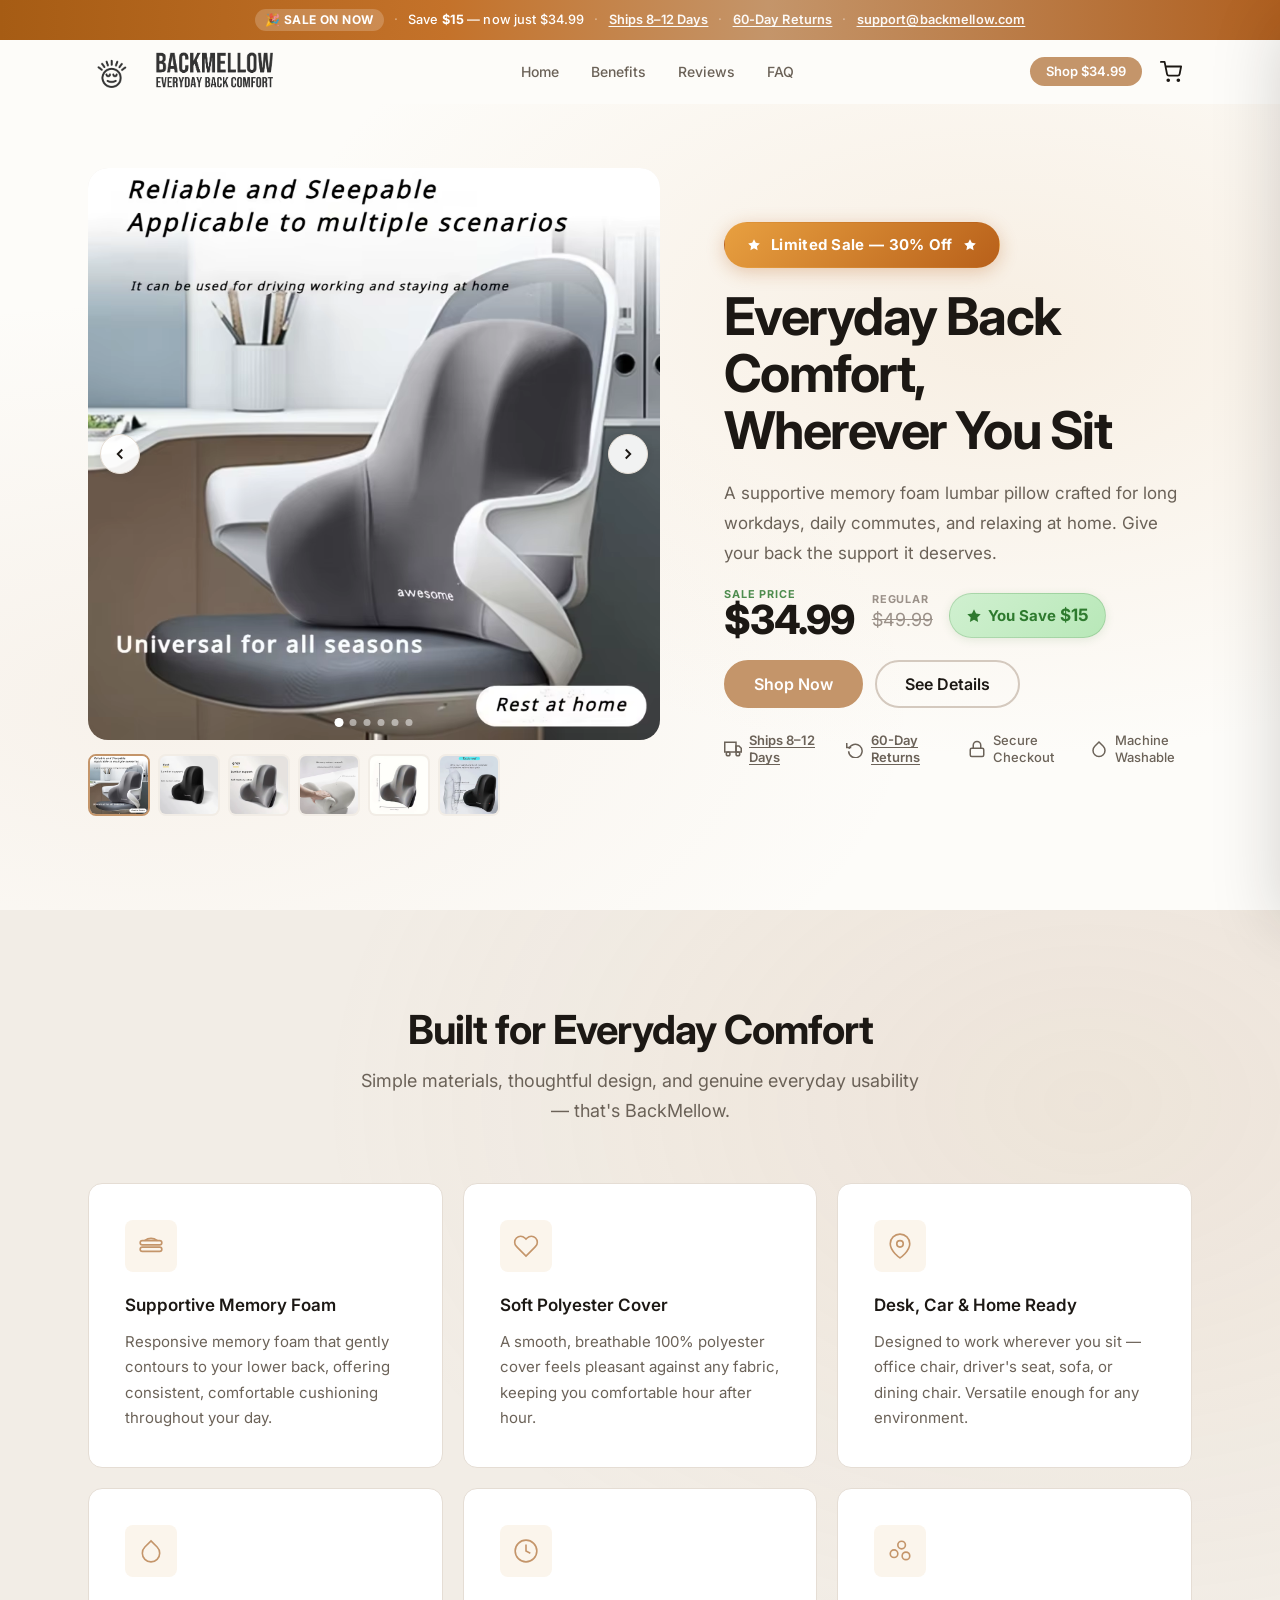
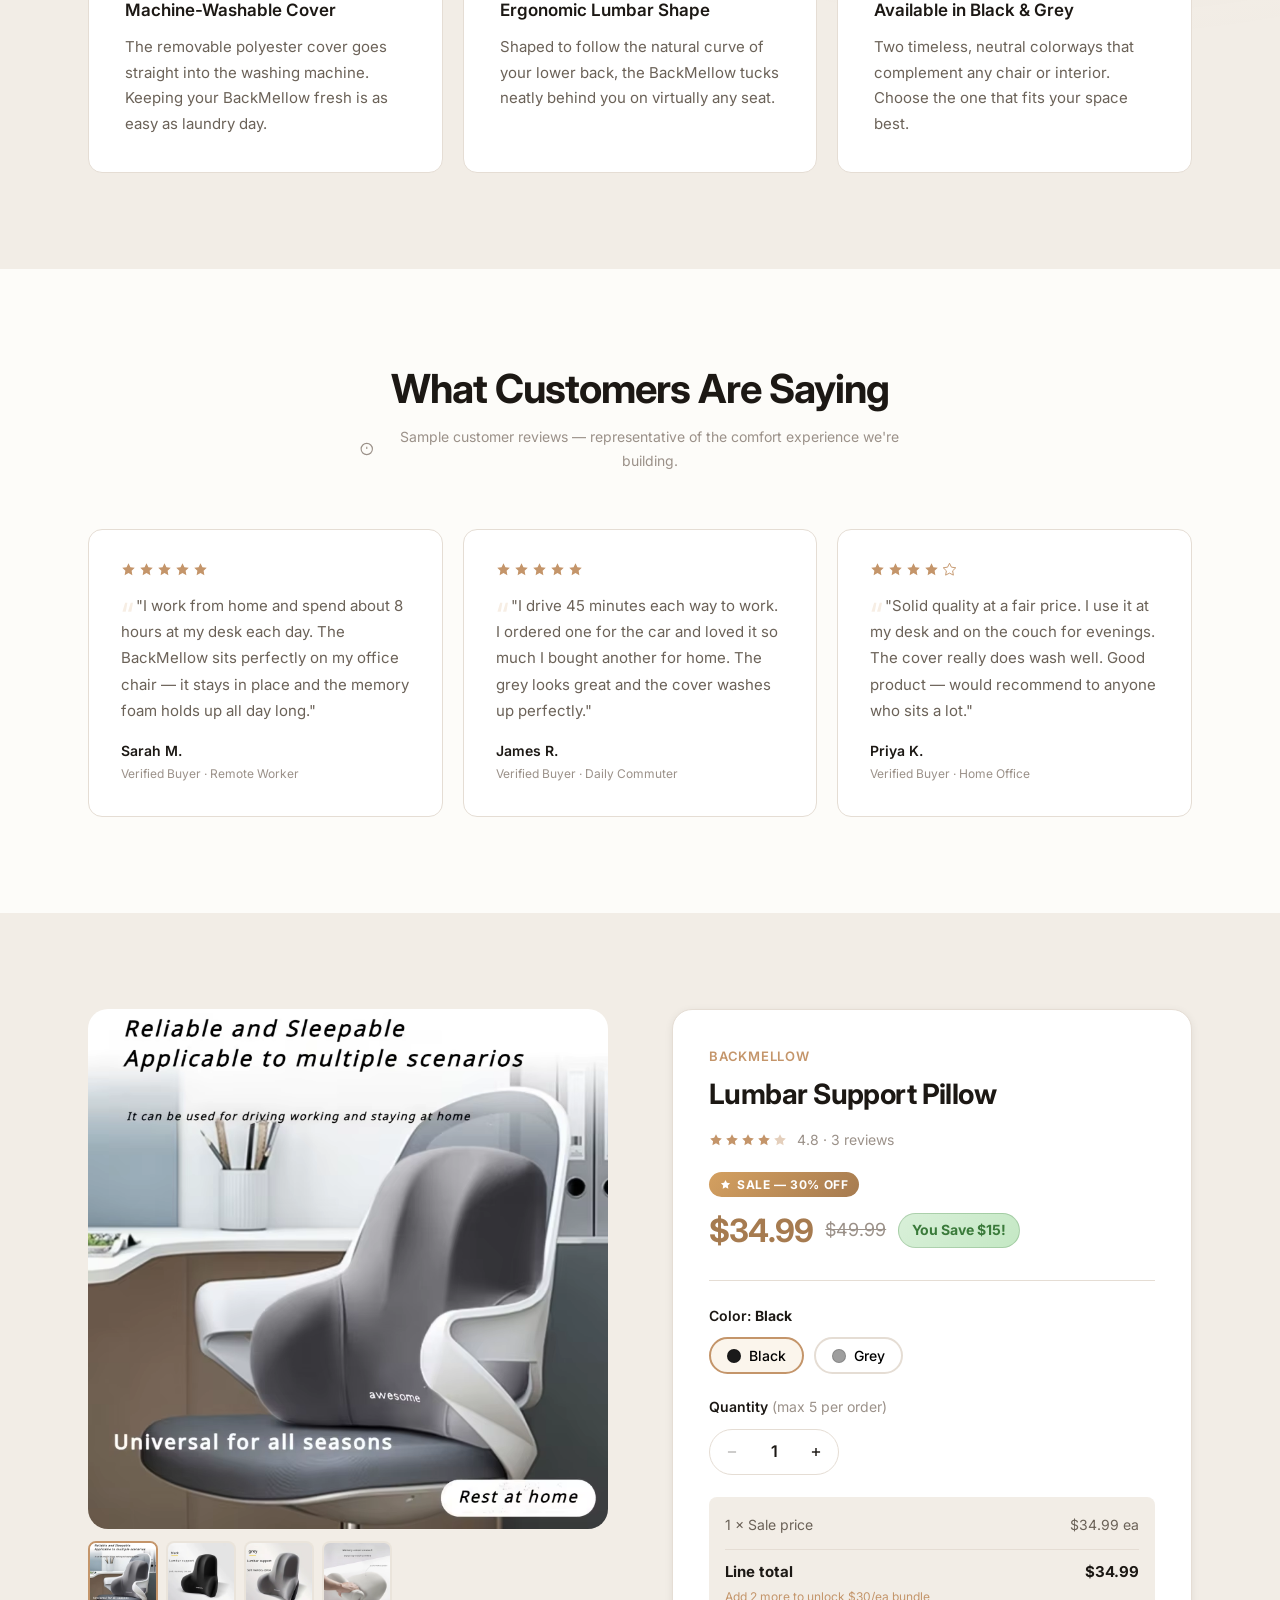
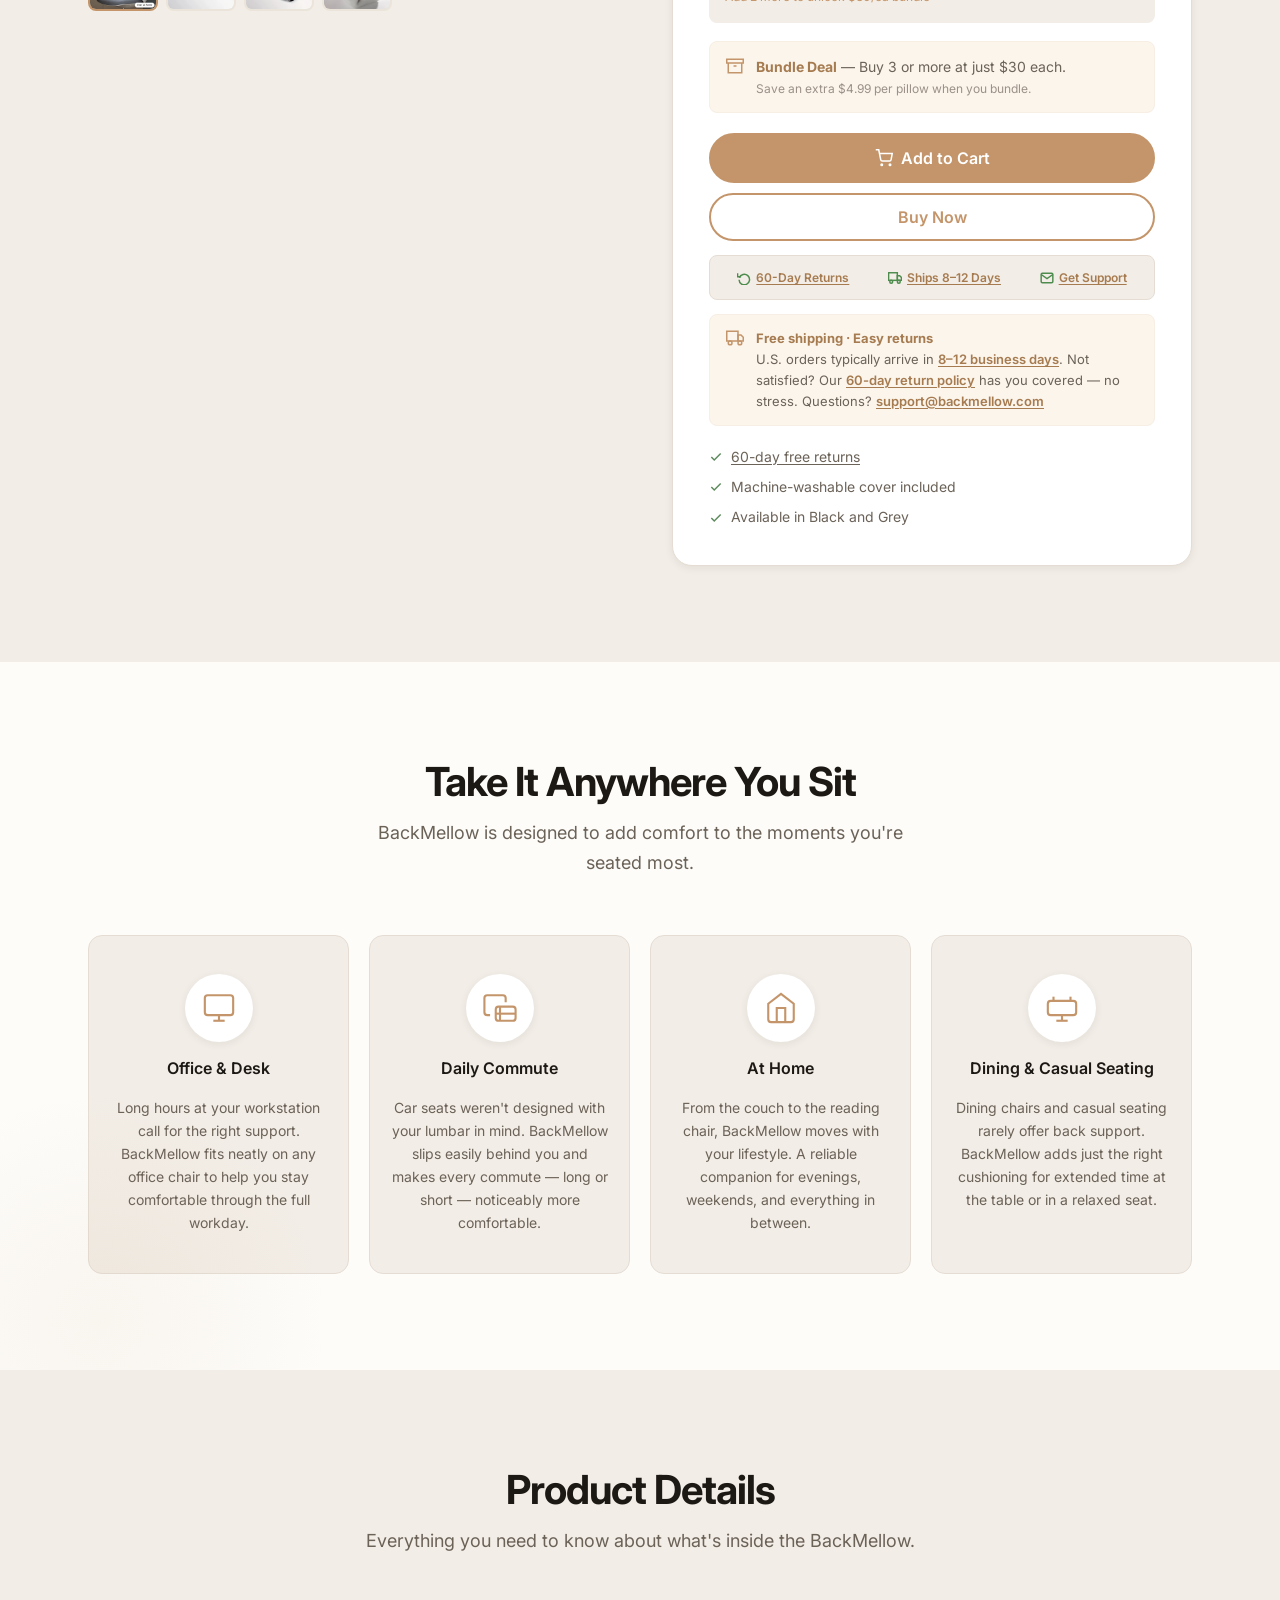
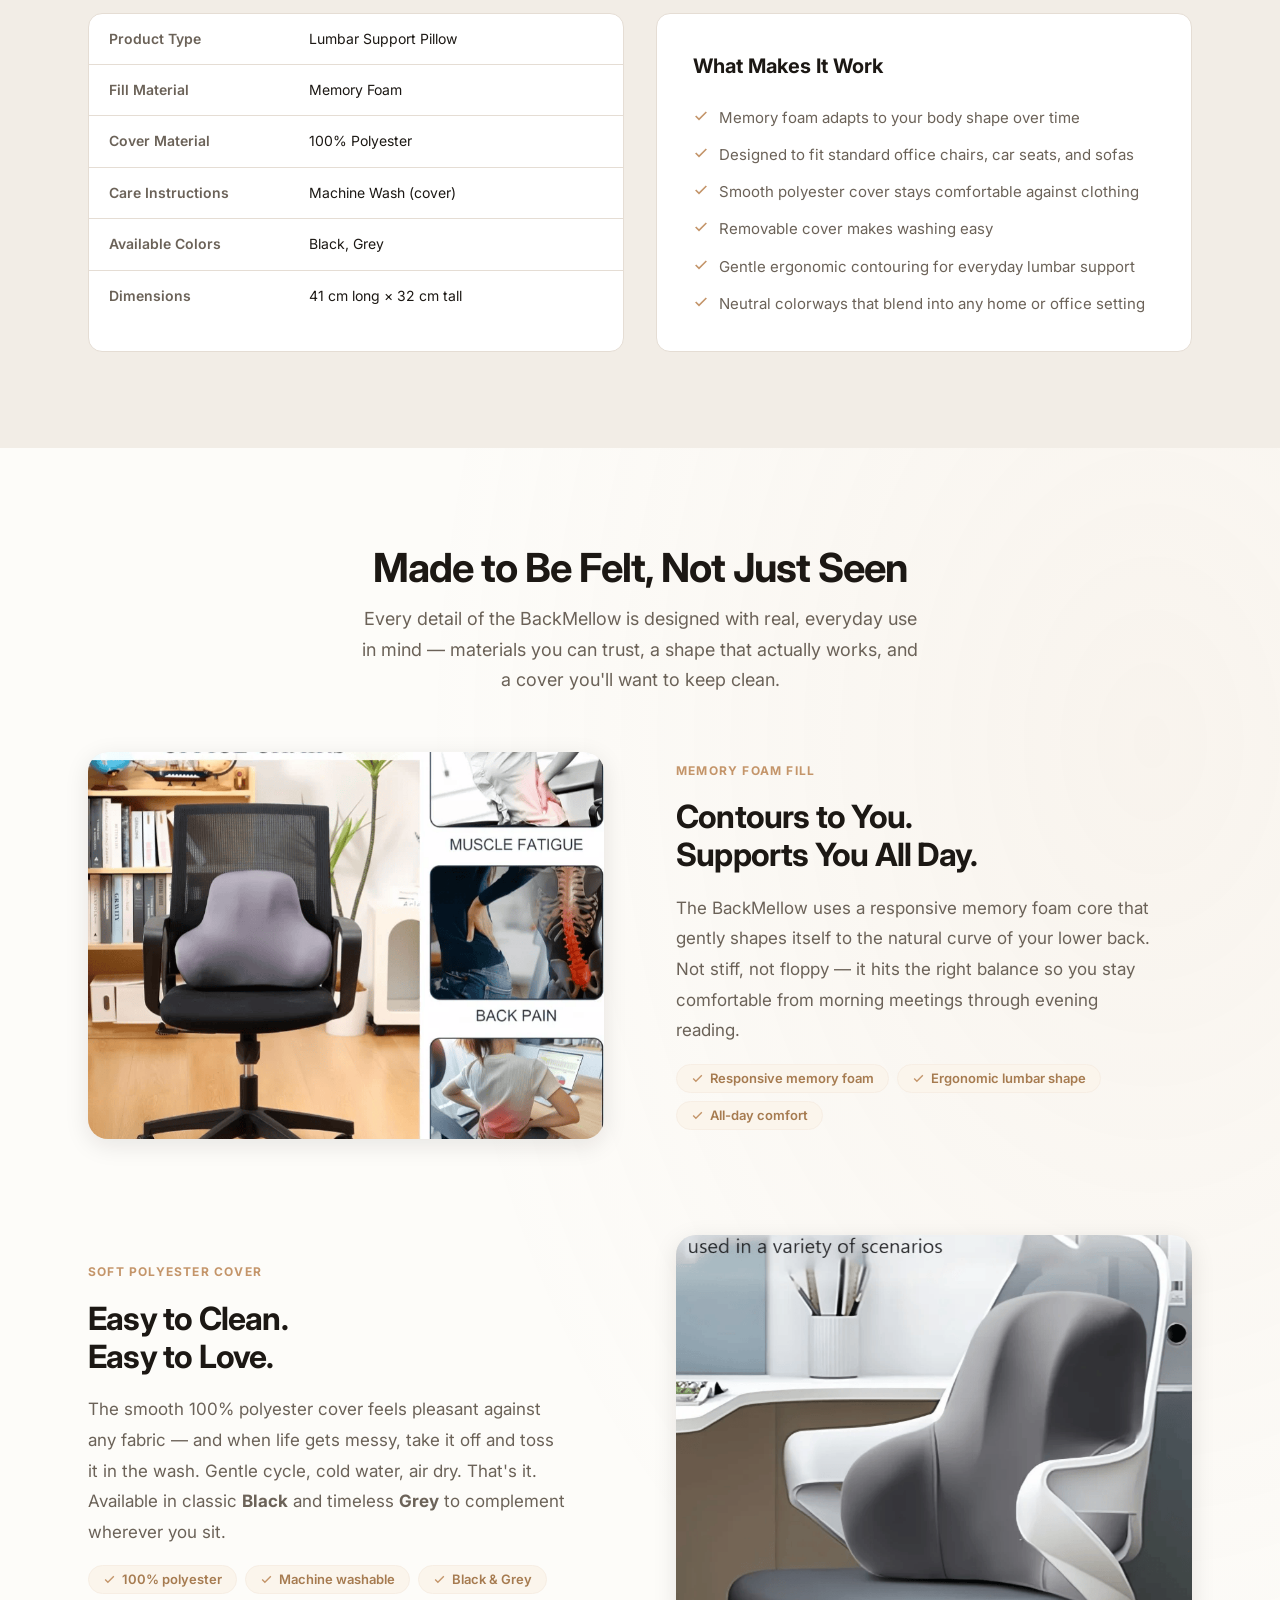
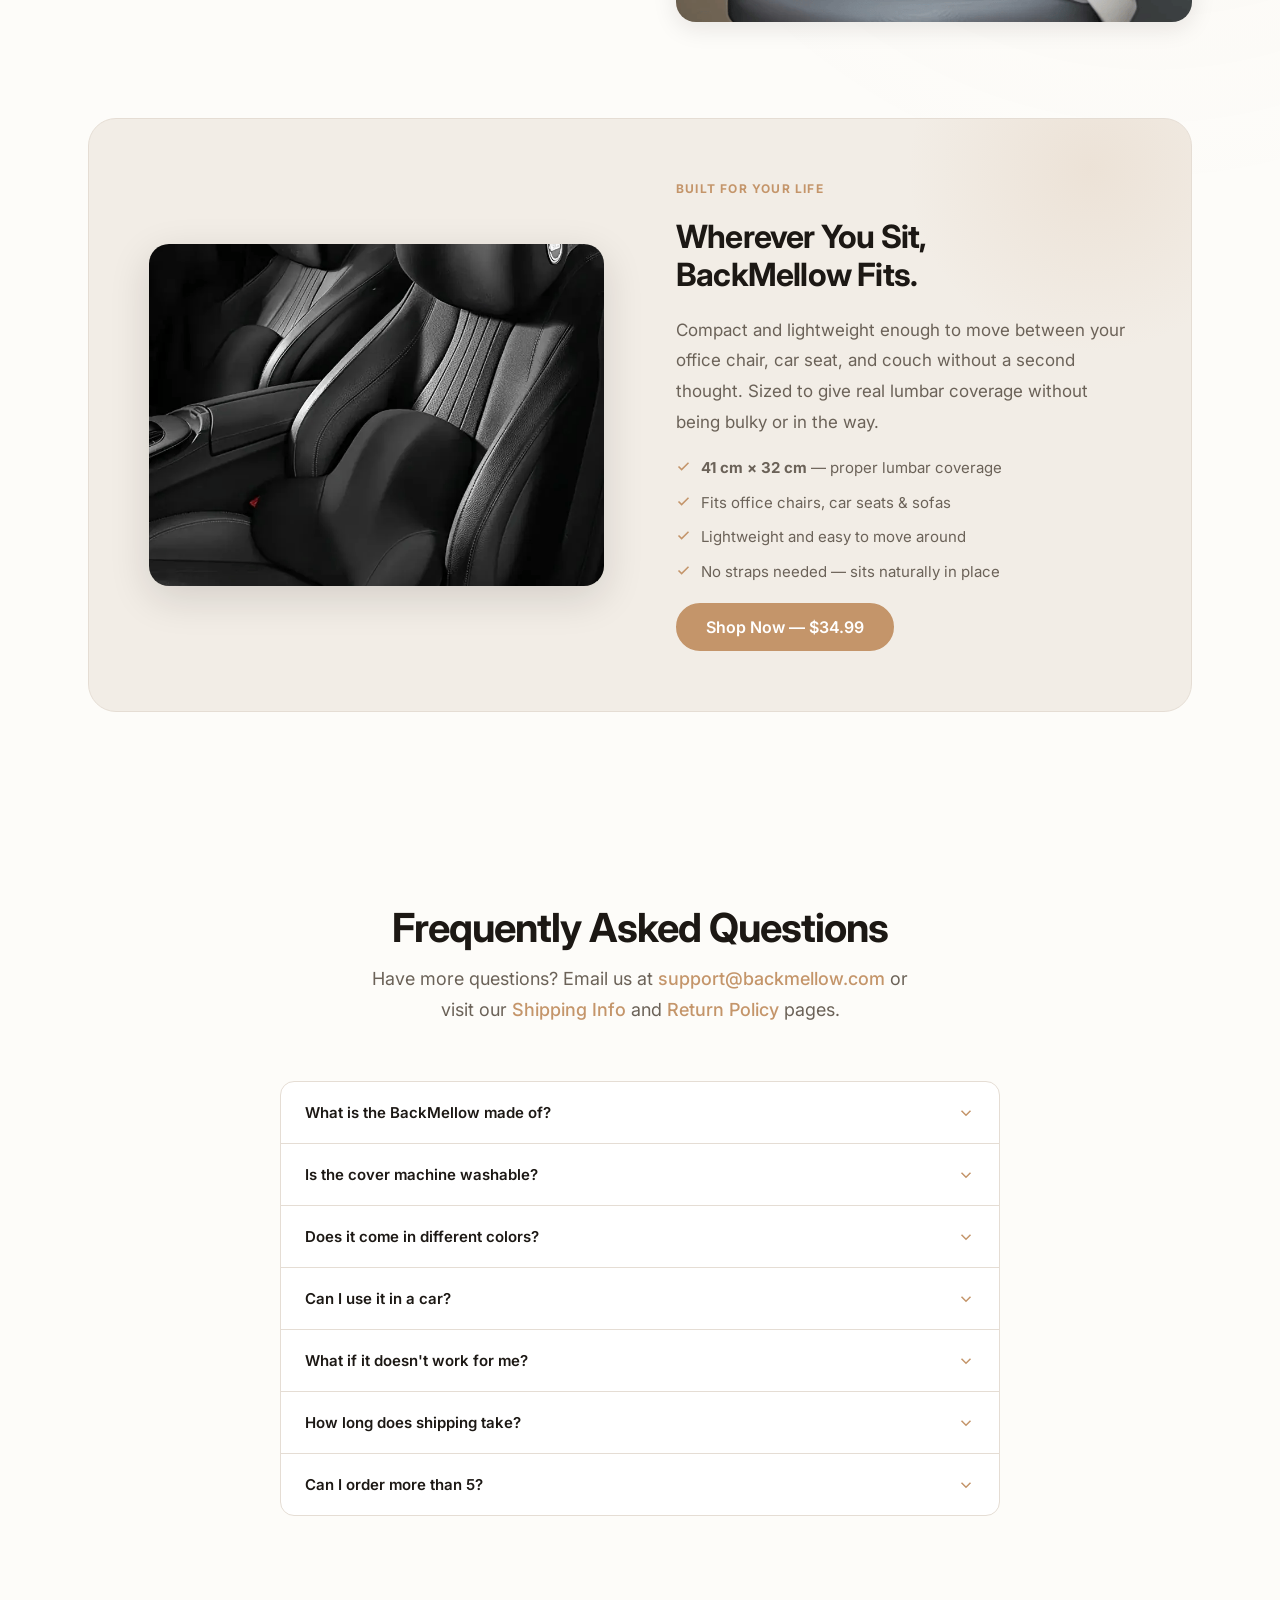
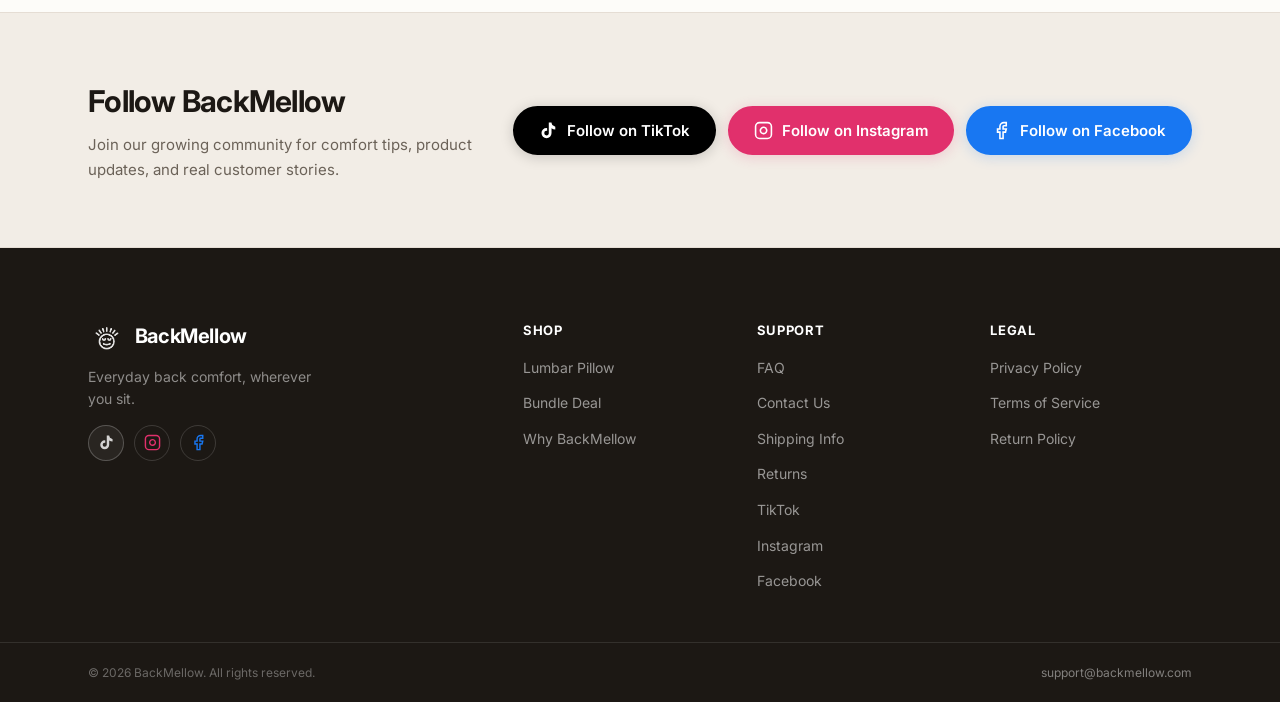
==== commit 0d7dc9ce: "BACKEND TIME BABY" ====
--- a/index.html
+++ b/index.html
@@ -21,6 +21,17 @@
   <link href="https://fonts.googleapis.com/css2?family=Inter:wght@300;400;500;600;700&display=swap" rel="stylesheet" />
 
   <link rel="stylesheet" href="css/styles.css" />
+
+  <!-- =====================================================================
+       Umami Analytics
+       After self-hosting, replace the two placeholder values below:
+         UMAMI_SCRIPT_URL  → e.g. https://stats.backmellow.com/script.js
+         UMAMI_WEBSITE_ID  → UUID from Umami Settings › Websites
+       ====================================================================== -->
+  <script defer
+    src="UMAMI_SCRIPT_URL"
+    data-website-id="UMAMI_WEBSITE_ID"
+  ></script>
 </head>
 <body>
 
@@ -1187,6 +1198,9 @@
     </div>
   </footer>
 
+  <!-- analytics.js must load before main.js so window.bmTrack is defined
+       when main.js's DOMContentLoaded handler runs -->
+  <script src="js/analytics.js"></script>
   <script src="js/main.js"></script>
 </body>
 </html>
